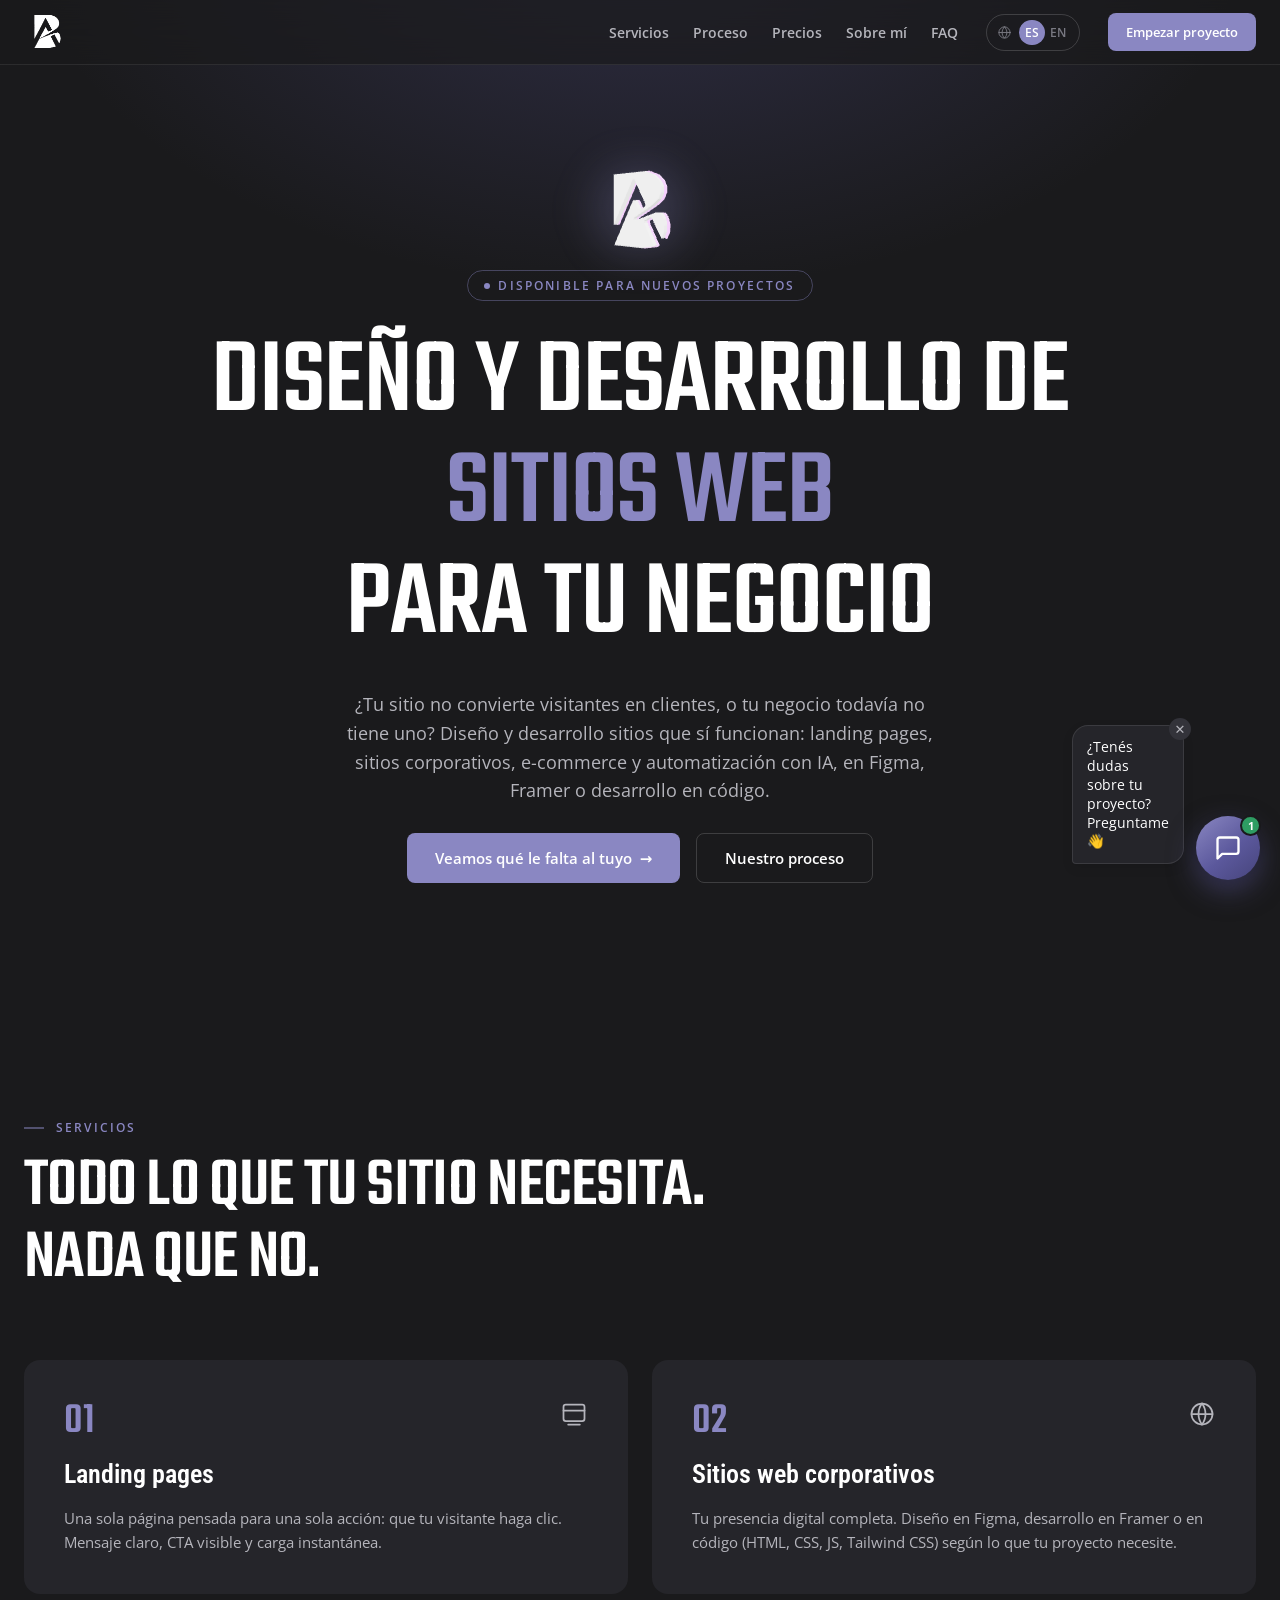
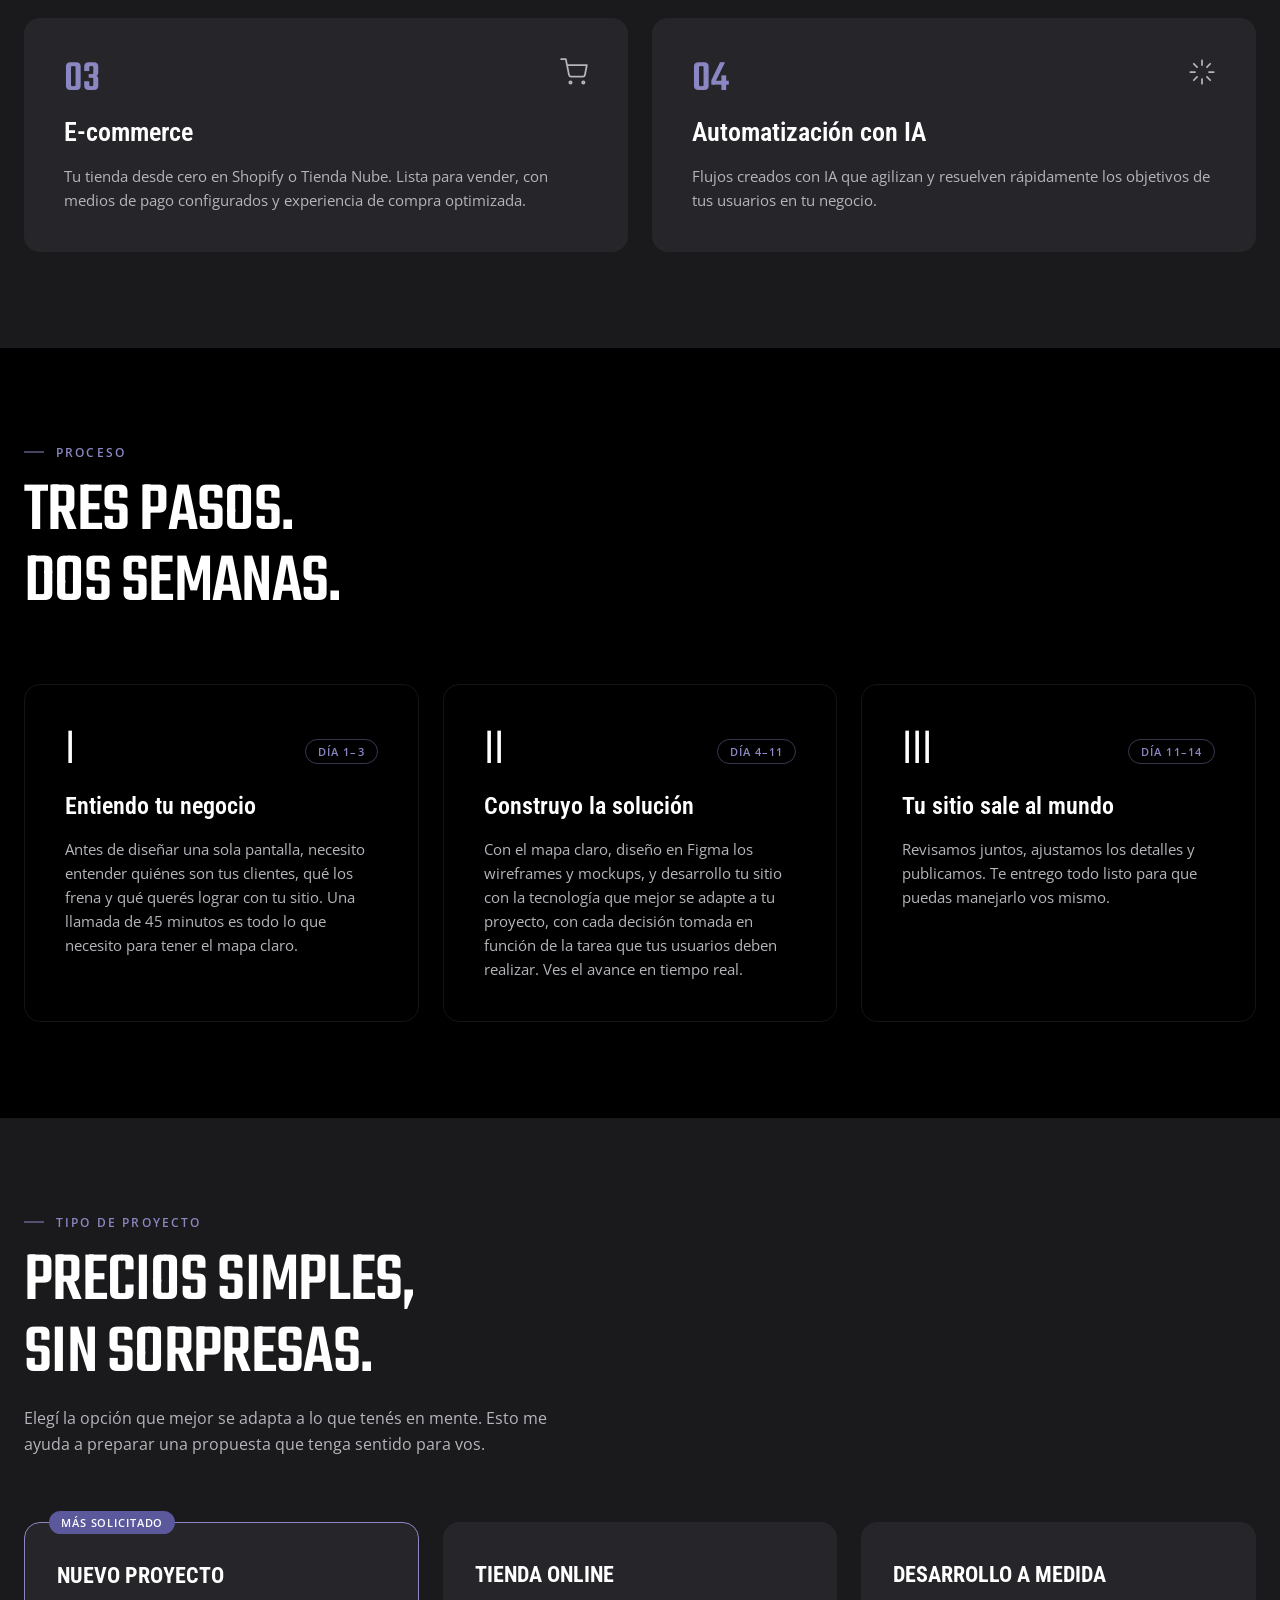
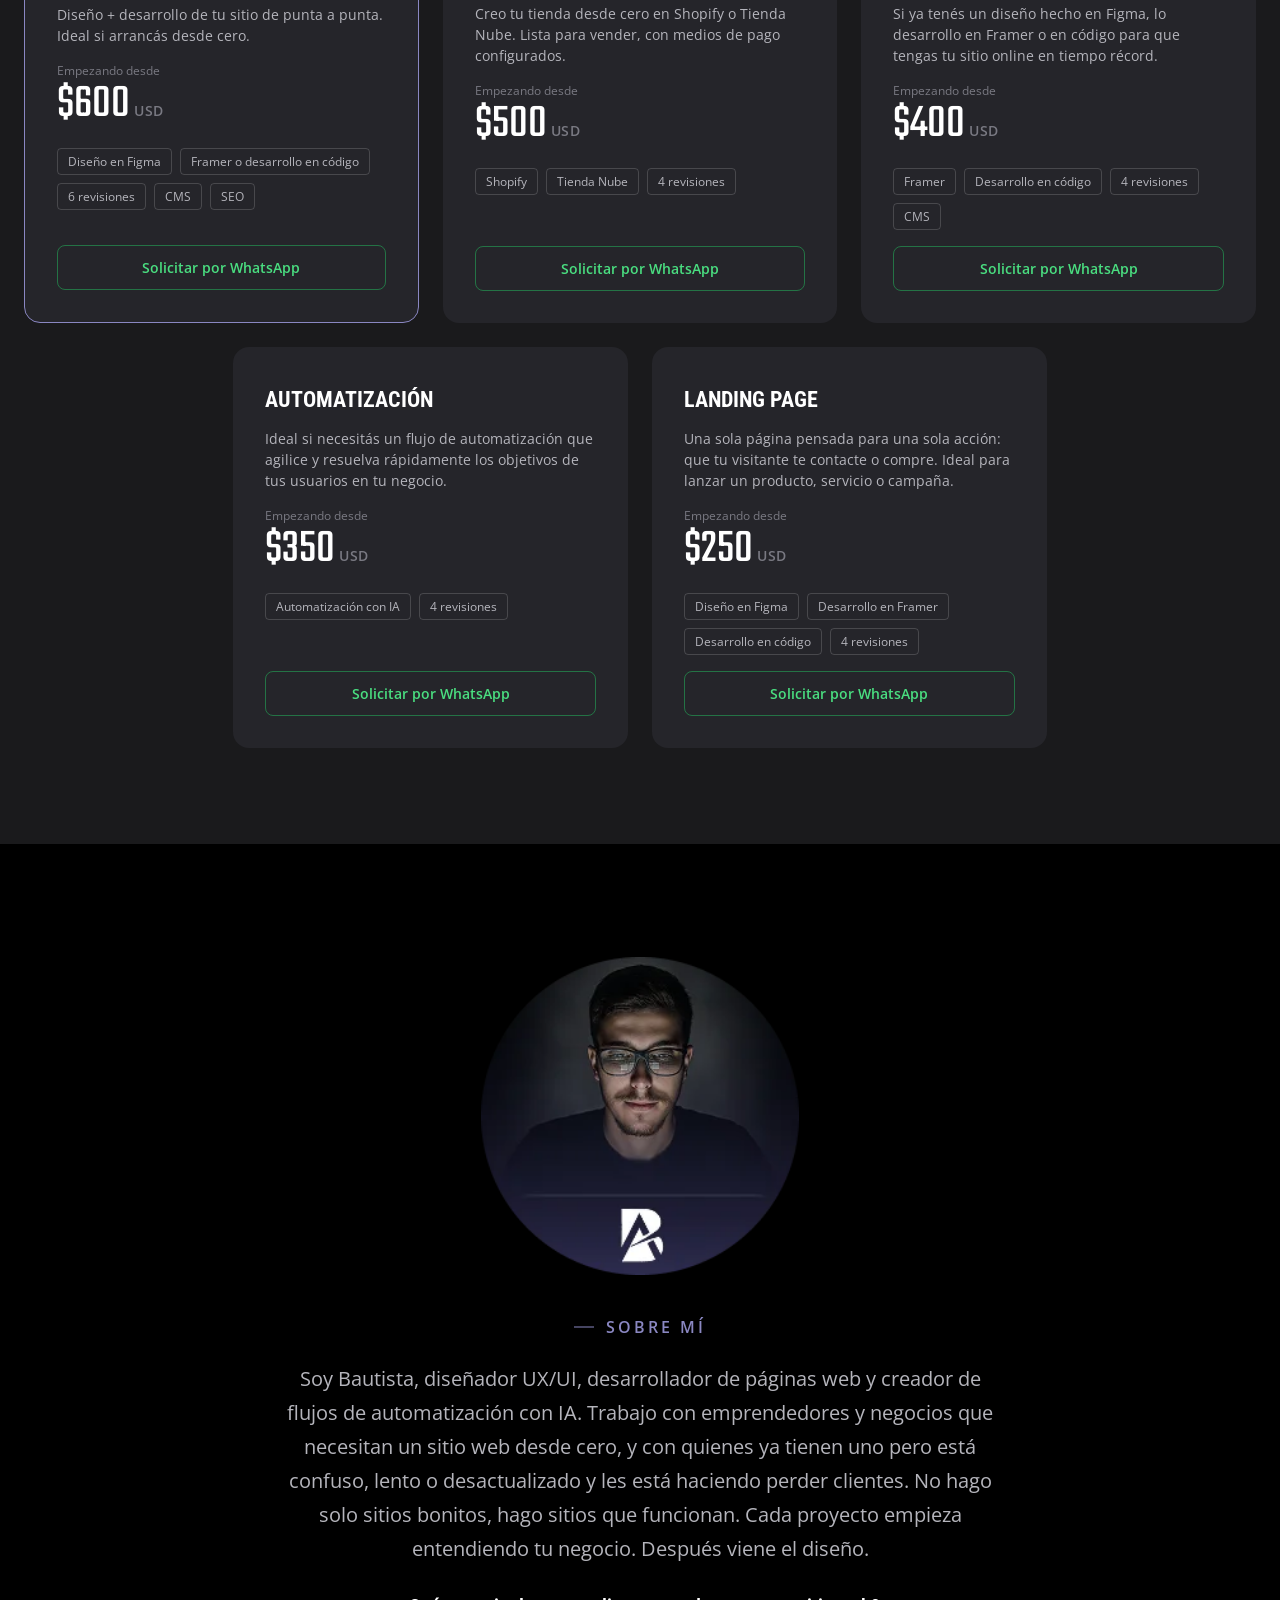
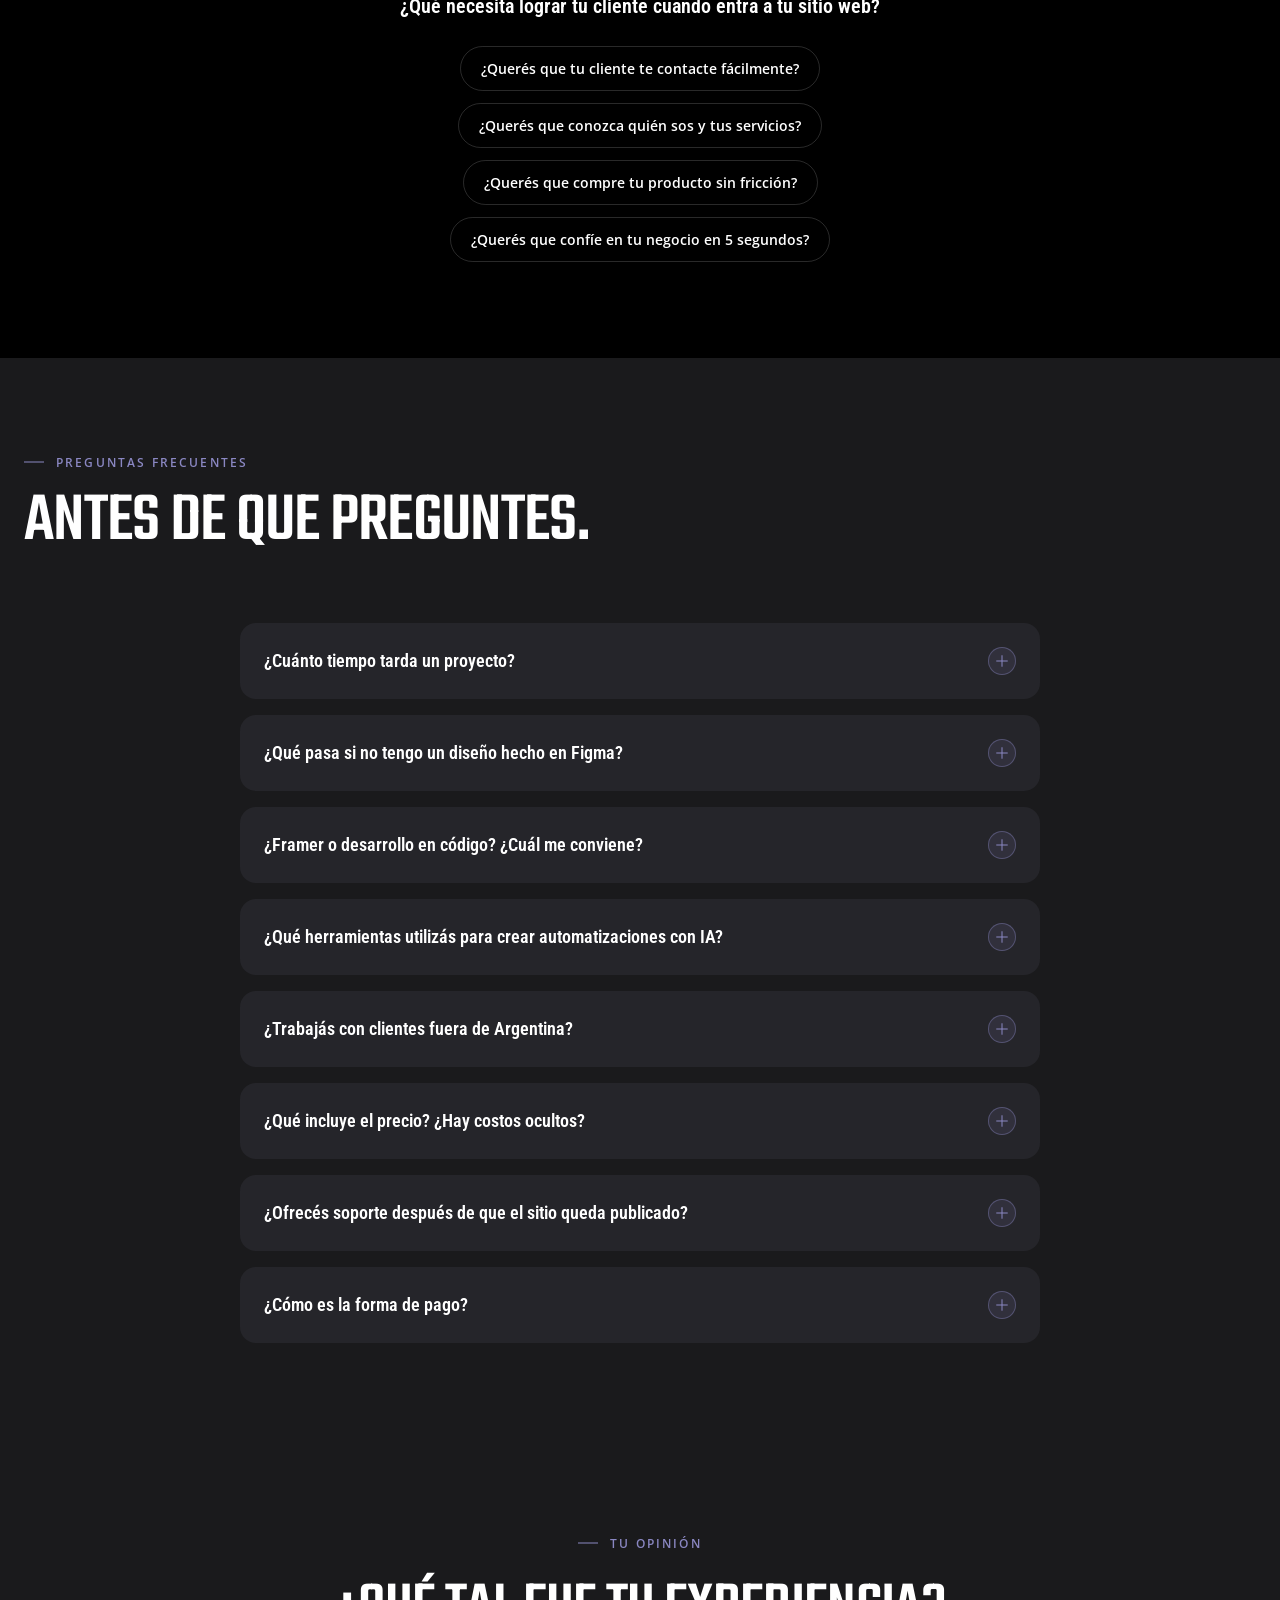
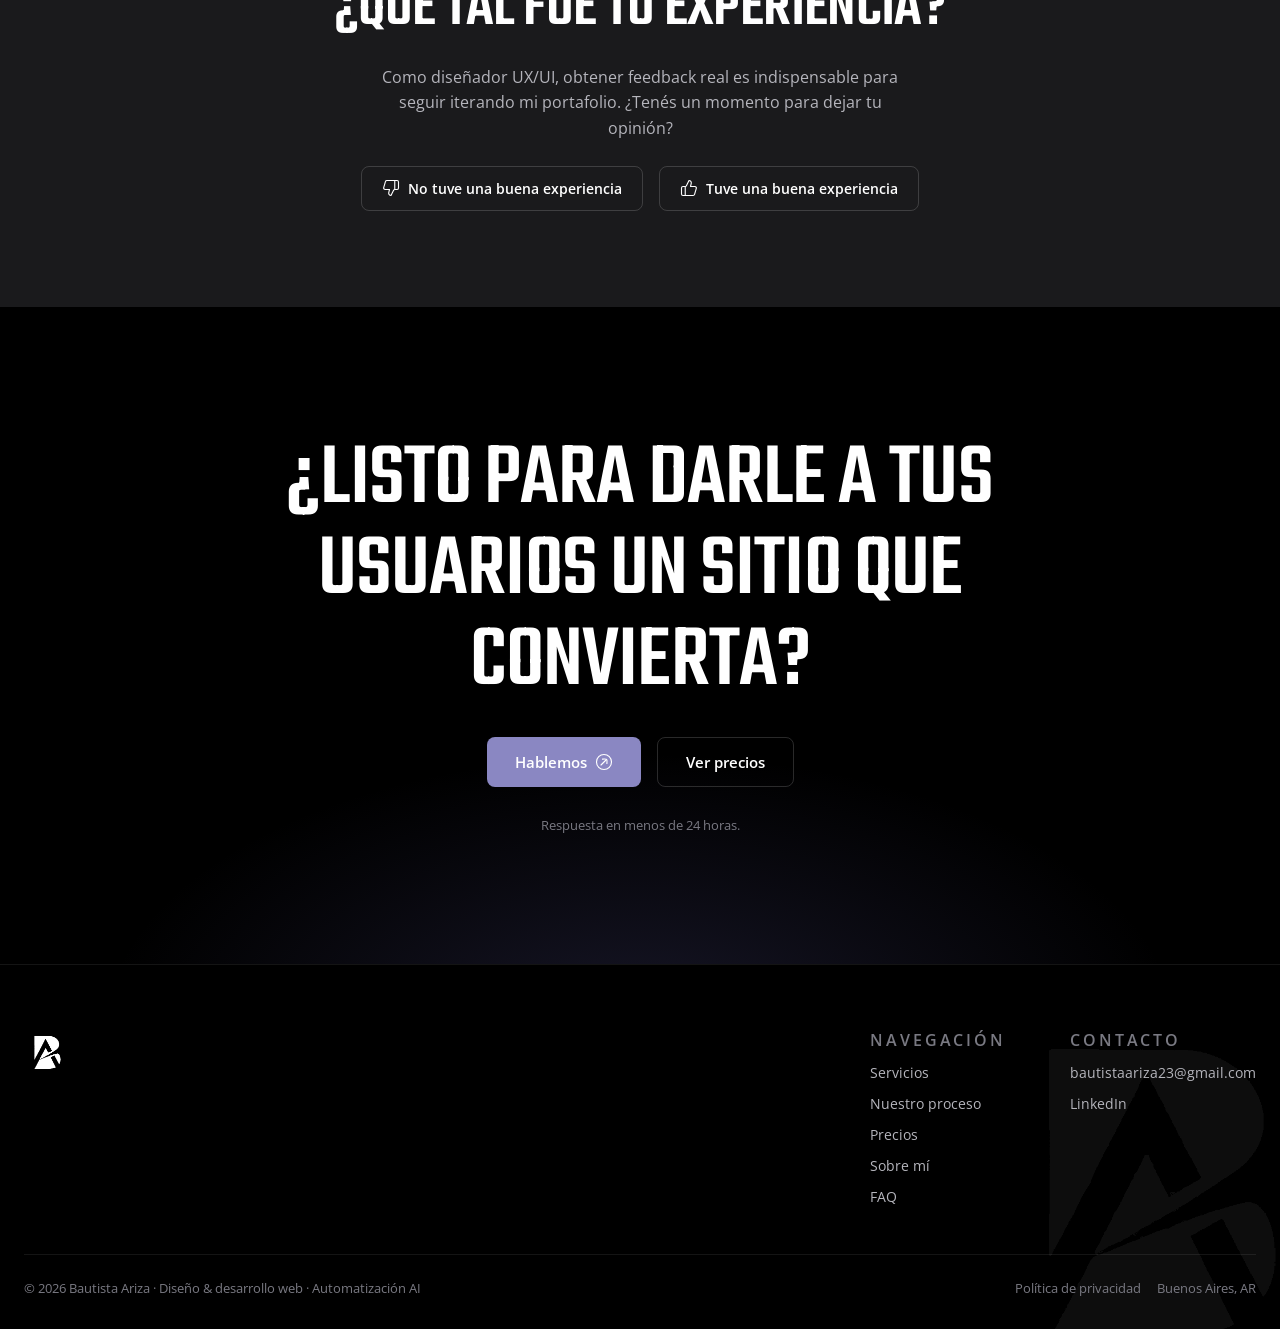
==== index.html @ f7aac9de "CTAs: icono circle-arrow-up-right-02 que gira a la derecha al hover "Enviar mi opinion" y "Hablemos"" ====
<!DOCTYPE html>
<html lang="es" data-lang="es" data-theme="dark">
<head>
<meta charset="utf-8">
<meta name="viewport" content="width=device-width, initial-scale=1">
<title>Bautista Ariza — Diseño y desarrollo web, UX/UI y automatización con IA</title>
<meta name="description" content="¿Buscás un sitio web que ayude a crecer tu negocio? Estás en el lugar correcto. Diseño, desarrollo y automatización con IA para tu negocio.">
<link rel="canonical" href="https://bautistai.vercel.app/">

<meta property="og:type" content="website">
<meta property="og:site_name" content="Bautista Ariza">
<meta property="og:locale" content="es_AR">
<meta property="og:url" content="https://bautistai.vercel.app/">
<meta property="og:title" content="Bautista Ariza — Diseño y desarrollo web, UX/UI y automatización con IA">
<meta property="og:description" content="Landing pages, sitios web corporativos, e-commerce y automatización con IA. Diseñado en Figma, desarrollado en Framer o en código, pensado para convertir.">
<meta property="og:image" content="https://bautistai.vercel.app/assets/img/og-cover.png">
<meta property="og:image:width" content="1200">
<meta property="og:image:height" content="630">
<meta name="twitter:card" content="summary_large_image">
<meta name="twitter:title" content="Bautista Ariza — Diseño y desarrollo web, UX/UI y automatización con IA">
<meta name="twitter:description" content="Landing pages, sitios web corporativos, e-commerce y automatización con IA. Diseñado en Figma, desarrollado en Framer o en código, pensado para convertir.">
<meta name="twitter:image" content="https://bautistai.vercel.app/assets/img/og-cover.png">

<link rel="icon" href="assets/img/logo.png" type="image/png">
<link rel="stylesheet" href="css/tokens.css">
<link rel="stylesheet" href="css/styles.css">
<link rel="stylesheet" href="css/logo3d.css">
<link rel="stylesheet" href="css/chatbot.css">

<!-- Three.js se sirve desde este mismo dominio (/vendor/three), nunca desde
     un CDN, para que ningún tercero vea la IP de quien visita el sitio.
     El importmap solo declara rutas: no descarga nada por sí mismo. -->
<script type="importmap">
{
  "imports": {
    "three": "/vendor/three/three.module.js",
    "three/addons/": "/vendor/three/addons/"
  }
}
</script>

<script type="application/ld+json">
{
  "@context": "https://schema.org",
  "@type": "ProfessionalService",
  "name": "Bautista Ariza",
  "description": "Diseño y desarrollo de landing pages, sitios web corporativos, e-commerce y automatización con IA.",
  "areaServed": "AR",
  "address": { "@type": "PostalAddress", "addressLocality": "Buenos Aires", "addressCountry": "AR" },
  "email": "bautistaariza23@gmail.com",
  "sameAs": ["https://www.linkedin.com/in/bautista-ariza-518144189/"],
  "founder": { "@type": "Person", "name": "Bautista Ariza", "jobTitle": "Diseñador UX/UI y desarrollador web" }
}
</script>

<script src="js/main.js" defer></script>
<script src="js/logo3d-loader.js" defer></script>
<script src="js/faq.js" defer></script>
<script src="js/chatbot.js" defer></script>
</head>

<body>

<div class="scroll-progress" id="scroll-progress" aria-hidden="true"></div>

<!-- ====================================================================== -->
<!-- Navegación                                                             -->
<!-- ====================================================================== -->
<nav class="site-nav">
  <div class="nav-inner">
    <a href="#top" class="nav-brand">
      <img src="assets/img/logo.png" alt="Bautista Ariza">
    </a>

    <div class="nav-right">
      <div class="nav-links">
        <a href="#servicios"><span class="lang-es">Servicios</span><span class="lang-en">Services</span></a>
        <a href="#proceso"><span class="lang-es">Proceso</span><span class="lang-en">Process</span></a>
        <a href="#precios"><span class="lang-es">Precios</span><span class="lang-en">Pricing</span></a>
        <a href="#sobre-mi"><span class="lang-es">Sobre mí</span><span class="lang-en">About</span></a>
        <a href="#faq"><span class="lang-es">FAQ</span><span class="lang-en">FAQ</span></a>
      </div>

      <button type="button" class="nav-lang" id="lang-toggle" title="ES / EN" aria-label="Cambiar idioma del sitio / Switch site language">
        <svg class="nav-lang-icon" width="15" height="15" viewBox="0 0 24 24" fill="none" stroke="currentColor" stroke-width="1.5" stroke-linecap="round" stroke-linejoin="round" aria-hidden="true">
          <circle cx="12" cy="12" r="9"></circle>
          <path d="M3 12h18"></path>
          <path d="M12 3c2.5 2.5 3.8 5.7 3.8 9s-1.3 6.5-3.8 9c-2.5-2.5-3.8-5.7-3.8-9s1.3-6.5 3.8-9Z"></path>
        </svg>
        <span class="nav-lang-track" aria-hidden="true">
          <span class="nav-lang-thumb"></span>
          <span class="nav-lang-option" data-lang-value="es">ES</span>
          <span class="nav-lang-option" data-lang-value="en">EN</span>
        </span>
      </button>

      <a href="#precios" class="btn btn-primary btn-sm nav-cta">
        <span class="lang-es">Empezar proyecto</span><span class="lang-en">Start a project</span>
      </a>

      <button type="button" class="nav-burger" id="nav-burger" aria-label="Menú" aria-expanded="false" aria-controls="nav-mobile">
        <svg width="20" height="20" viewBox="0 0 24 24" fill="none" stroke="currentColor" stroke-width="1.5" stroke-linecap="round" aria-hidden="true"><path d="M4 7h16"></path><path d="M4 12h16"></path><path d="M4 17h16"></path></svg>
      </button>
    </div>
  </div>

  <div class="nav-mobile" id="nav-mobile">
    <a href="#servicios"><span class="lang-es">Servicios</span><span class="lang-en">Services</span></a>
    <a href="#proceso"><span class="lang-es">Proceso</span><span class="lang-en">Process</span></a>
    <a href="#precios"><span class="lang-es">Precios</span><span class="lang-en">Pricing</span></a>
    <a href="#sobre-mi"><span class="lang-es">Sobre mí</span><span class="lang-en">About</span></a>
    <a href="#faq"><span class="lang-es">FAQ</span><span class="lang-en">FAQ</span></a>
    <a href="#precios" class="btn btn-primary btn-block">
      <span class="lang-es">Empezar proyecto</span><span class="lang-en">Start a project</span>
    </a>
  </div>
</nav>

<main>

  <!-- ==================================================================== -->
  <!-- Hero                                                                 -->
  <!-- ==================================================================== -->
  <header class="hero hero-has-logo3d" id="top">
    <!-- El logo plano ocupa el espacio desde el primer paint. Si el módulo 3D
         llega a cargar, se funde encima; si no, este PNG se queda. -->
    <div class="logo3d" id="hero-logo3d" aria-hidden="true">
      <img class="logo3d-flat" src="assets/img/logo.png" alt="" width="190" height="120">
    </div>

    <div class="hero-inner">
      <p class="pill">
        <span class="pill-dot" aria-hidden="true"></span>
        <span class="lang-es">Disponible para nuevos proyectos</span><span class="lang-en">Available for new projects</span>
      </p>

      <h1 class="hero-title">
        <span class="lang-es">Diseño y desarrollo de<br><span class="hero-rotator" data-rotator="es">landing pages</span><br>para tu negocio</span>
        <span class="lang-en">Design &amp; development of<br><span class="hero-rotator" data-rotator="en">landing pages</span><br>for your business</span>
      </h1>

      <p class="hero-lead">
        <span class="lang-es">¿Tu sitio no convierte visitantes en clientes, o tu negocio todavía no tiene uno? Diseño y desarrollo sitios que sí funcionan: landing pages, sitios corporativos, e-commerce y automatización con IA, en Figma, Framer o desarrollo en código.</span>
        <span class="lang-en">Is your website not turning visitors into clients — or does your business not have one yet? I design and build sites that actually work: landing pages, corporate sites, e-commerce and AI automation, in Figma, Framer or code development.</span>
      </p>

      <div class="actions">
        <a href="#servicios" class="btn btn-primary btn-lg">
          <span class="lang-es">Veamos qué le falta al tuyo</span><span class="lang-en">Let's see what yours is missing</span>
          <span aria-hidden="true">→</span>
        </a>
        <a href="#proceso" class="btn btn-outline btn-lg">
          <span class="lang-es">Nuestro proceso</span><span class="lang-en">Our process</span>
        </a>
      </div>
    </div>
  </header>

  <!-- ==================================================================== -->
  <!-- Servicios                                                            -->
  <!-- ==================================================================== -->
  <section class="section wrap" id="servicios">
    <div class="section-head" data-reveal>
      <span class="eyebrow"><span class="lang-es">Servicios</span><span class="lang-en">Services</span></span>
      <h2 class="section-title">
        <span class="lang-es">Todo lo que tu sitio necesita.<br>Nada que no.</span>
        <span class="lang-en">Everything your site needs.<br>Nothing it doesn't.</span>
      </h2>
    </div>

    <div class="grid grid-2">
      <article class="card card-filled" data-reveal>
        <div class="card-head">
          <span class="card-number">01</span>
          <svg class="card-icon" width="28" height="28" viewBox="0 0 24 24" fill="none" stroke="#B5B5BC" stroke-width="1.5" stroke-linecap="round" stroke-linejoin="round" aria-hidden="true"><rect x="3" y="4" width="18" height="14" rx="2"></rect><path d="M3 9h18"></path><path d="M7 21h10"></path></svg>
        </div>
        <h3 class="card-title">Landing pages</h3>
        <p class="card-text">
          <span class="lang-es">Una sola página pensada para una sola acción: que tu visitante haga clic. Mensaje claro, CTA visible y carga instantánea.</span>
          <span class="lang-en">A single page built for a single action: getting your visitor to click. Clear message, visible CTA, instant load.</span>
        </p>
      </article>

      <article class="card card-filled" data-reveal>
        <div class="card-head">
          <span class="card-number">02</span>
          <svg class="card-icon" width="28" height="28" viewBox="0 0 24 24" fill="none" stroke="#B5B5BC" stroke-width="1.5" stroke-linecap="round" stroke-linejoin="round" aria-hidden="true"><circle cx="12" cy="12" r="9"></circle><path d="M3 12h18"></path><path d="M12 3a15 15 0 0 1 0 18a15 15 0 0 1 0-18"></path></svg>
        </div>
        <h3 class="card-title"><span class="lang-es">Sitios web corporativos</span><span class="lang-en">Corporate websites</span></h3>
        <p class="card-text">
          <span class="lang-es">Tu presencia digital completa. Diseño en Figma, desarrollo en Framer o en código (HTML, CSS, JS, Tailwind CSS) según lo que tu proyecto necesite.</span>
          <span class="lang-en">Your complete digital presence. Designed in Figma, built in Framer or in code (HTML, CSS, JS, Tailwind CSS) — whichever your project needs.</span>
        </p>
      </article>

      <article class="card card-filled" data-reveal>
        <div class="card-head">
          <span class="card-number">03</span>
          <svg class="card-icon" width="28" height="28" viewBox="0 0 24 24" fill="none" stroke="#B5B5BC" stroke-width="1.5" stroke-linecap="round" stroke-linejoin="round" aria-hidden="true"><circle cx="9" cy="21" r="1"></circle><circle cx="20" cy="21" r="1"></circle><path d="M1 1h4l2.68 13.39a2 2 0 0 0 2 1.61h9.72a2 2 0 0 0 2-1.61L23 6H6"></path></svg>
        </div>
        <h3 class="card-title">E-commerce</h3>
        <p class="card-text">
          <span class="lang-es">Tu tienda desde cero en Shopify o Tienda Nube. Lista para vender, con medios de pago configurados y experiencia de compra optimizada.</span>
          <span class="lang-en">Your store from scratch on Shopify or Tienda Nube. Ready to sell, with payments configured and an optimized buying experience.</span>
        </p>
      </article>

      <article class="card card-filled" data-reveal>
        <div class="card-head">
          <span class="card-number">04</span>
          <svg class="card-icon" width="28" height="28" viewBox="0 0 24 24" fill="none" stroke="#B5B5BC" stroke-width="1.5" stroke-linecap="round" stroke-linejoin="round" aria-hidden="true"><path d="M12 2v4"></path><path d="M12 18v4"></path><path d="M4.93 4.93l2.83 2.83"></path><path d="M16.24 16.24l2.83 2.83"></path><path d="M2 12h4"></path><path d="M18 12h4"></path><path d="M4.93 19.07l2.83-2.83"></path><path d="M16.24 7.76l2.83-2.83"></path></svg>
        </div>
        <h3 class="card-title"><span class="lang-es">Automatización con IA</span><span class="lang-en">AI automation</span></h3>
        <p class="card-text">
          <span class="lang-es">Flujos creados con IA que agilizan y resuelven rápidamente los objetivos de tus usuarios en tu negocio.</span>
          <span class="lang-en">AI-built workflows that streamline your business and solve your users' goals fast.</span>
        </p>
      </article>
    </div>
  </section>

  <!-- ==================================================================== -->
  <!-- Proceso                                                              -->
  <!-- ==================================================================== -->
  <section class="section section-dark" id="proceso">
    <div class="wrap">
      <div class="section-head" data-reveal>
        <span class="eyebrow"><span class="lang-es">Proceso</span><span class="lang-en">Process</span></span>
        <h2 class="section-title">
          <span class="lang-es">Tres pasos.<br>Dos semanas.</span>
          <span class="lang-en">Three steps.<br>Two weeks.</span>
        </h2>
      </div>

      <div class="grid grid-3">
        <article class="card card-outlined" data-reveal>
          <div class="card-head card-head-center">
            <span class="card-step">I</span>
            <span class="badge-day"><span class="lang-es">DÍA 1–3</span><span class="lang-en">DAY 1–3</span></span>
          </div>
          <h3 class="card-title card-title-sm"><span class="lang-es">Entiendo tu negocio</span><span class="lang-en">I learn your business</span></h3>
          <p class="card-text">
            <span class="lang-es">Antes de diseñar una sola pantalla, necesito entender quiénes son tus clientes, qué los frena y qué querés lograr con tu sitio. Una llamada de 45 minutos es todo lo que necesito para tener el mapa claro.</span>
            <span class="lang-en">Before designing a single screen, I need to understand who your clients are, what holds them back, and what you want your site to achieve. A 45-minute call is all it takes to get the map clear.</span>
          </p>
        </article>

        <article class="card card-outlined" data-reveal>
          <div class="card-head card-head-center">
            <span class="card-step">II</span>
            <span class="badge-day"><span class="lang-es">DÍA 4–11</span><span class="lang-en">DAY 4–11</span></span>
          </div>
          <h3 class="card-title card-title-sm"><span class="lang-es">Construyo la solución</span><span class="lang-en">I build the solution</span></h3>
          <p class="card-text">
            <span class="lang-es">Con el mapa claro, diseño en Figma los wireframes y mockups, y desarrollo tu sitio con la tecnología que mejor se adapte a tu proyecto, con cada decisión tomada en función de la tarea que tus usuarios deben realizar. Ves el avance en tiempo real.</span>
            <span class="lang-en">With the map clear, I design wireframes and mockups in Figma and build your site with whichever technology best fits your project, every decision driven by the task your users need to complete. You see progress in real time.</span>
          </p>
        </article>

        <article class="card card-outlined" data-reveal>
          <div class="card-head card-head-center">
            <span class="card-step">III</span>
            <span class="badge-day"><span class="lang-es">DÍA 11–14</span><span class="lang-en">DAY 11–14</span></span>
          </div>
          <h3 class="card-title card-title-sm"><span class="lang-es">Tu sitio sale al mundo</span><span class="lang-en">Your site goes live</span></h3>
          <p class="card-text">
            <span class="lang-es">Revisamos juntos, ajustamos los detalles y publicamos. Te entrego todo listo para que puedas manejarlo vos mismo.</span>
            <span class="lang-en">We review together, fine-tune the details and publish. I hand over everything ready for you to manage yourself.</span>
          </p>
        </article>
      </div>
    </div>
  </section>

  <!-- ==================================================================== -->
  <!-- Precios                                                              -->
  <!-- ==================================================================== -->
  <section class="section wrap" id="precios">
    <div class="section-head pricing-head" data-reveal>
      <span class="eyebrow"><span class="lang-es">Tipo de proyecto</span><span class="lang-en">Project type</span></span>
      <h2 class="section-title">
        <span class="lang-es">Precios simples,<br>sin sorpresas.</span>
        <span class="lang-en">Simple pricing,<br>no surprises.</span>
      </h2>
    </div>

    <p class="pricing-intro" data-reveal>
      <span class="lang-es">Elegí la opción que mejor se adapta a lo que tenés en mente. Esto me ayuda a preparar una propuesta que tenga sentido para vos.</span>
      <span class="lang-en">Pick the option that best fits what you have in mind. It helps me prepare a proposal that makes sense for you.</span>
    </p>

    <div class="grid grid-4 price-grid">
      <article class="price-card price-card-featured" data-reveal>
        <span class="price-badge"><span class="lang-es">MÁS SOLICITADO</span><span class="lang-en">MOST POPULAR</span></span>
        <h3 class="price-title"><span class="lang-es">Nuevo proyecto</span><span class="lang-en">New project</span></h3>
        <p class="price-text">
          <span class="lang-es">Diseño + desarrollo de tu sitio de punta a punta. Ideal si arrancás desde cero.</span>
          <span class="lang-en">End-to-end design + build of your site. Ideal if you're starting from scratch.</span>
        </p>
        <p class="price-line">
          <span class="price-from"><span class="lang-es">Empezando desde</span><span class="lang-en">Starting at</span></span>
          <span class="price-amount" data-count>$600</span><span class="price-currency">USD</span>
        </p>
        <div class="tag-list">
          <span class="tag"><span class="lang-es">Diseño en Figma</span><span class="lang-en">Figma design</span></span>
          <span class="tag"><span class="lang-es">Framer o desarrollo en código</span><span class="lang-en">Framer or code development</span></span>
          <span class="tag"><span class="lang-es">6 revisiones</span><span class="lang-en">6 revisions</span></span>
          <span class="tag">CMS</span>
          <span class="tag">SEO</span>
        </div>
        <div class="price-actions">
          <a href="https://wa.me/5491162626302?text=Hola%20Bautista%2C%20quiero%20solicitar%20un%20nuevo%20proyecto." class="btn btn-whatsapp" target="_blank" rel="noopener"
            data-wa-es="Hola Bautista, quiero solicitar un nuevo proyecto." data-wa-en="Hi Bautista, I want to request a new project.">
            <span class="lang-es">Solicitar por WhatsApp</span><span class="lang-en">Request via WhatsApp</span>
          </a>
        </div>
      </article>

      <article class="price-card" data-reveal>
        <h3 class="price-title"><span class="lang-es">Tienda online</span><span class="lang-en">Online store</span></h3>
        <p class="price-text">
          <span class="lang-es">Creo tu tienda desde cero en Shopify o Tienda Nube. Lista para vender, con medios de pago configurados.</span>
          <span class="lang-en">I build your store from scratch on Shopify or Tienda Nube. Ready to sell, payments configured.</span>
        </p>
        <p class="price-line">
          <span class="price-from"><span class="lang-es">Empezando desde</span><span class="lang-en">Starting at</span></span>
          <span class="price-amount" data-count>$500</span><span class="price-currency">USD</span>
        </p>
        <div class="tag-list">
          <span class="tag">Shopify</span>
          <span class="tag">Tienda Nube</span>
          <span class="tag"><span class="lang-es">4 revisiones</span><span class="lang-en">4 revisions</span></span>
        </div>
        <div class="price-actions">
          <a href="https://wa.me/5491162626302?text=Hola%20Bautista%2C%20quiero%20solicitar%20una%20tienda%20online." class="btn btn-whatsapp" target="_blank" rel="noopener"
            data-wa-es="Hola Bautista, quiero solicitar una tienda online." data-wa-en="Hi Bautista, I want to request an online store.">
            <span class="lang-es">Solicitar por WhatsApp</span><span class="lang-en">Request via WhatsApp</span>
          </a>
        </div>
      </article>

      <article class="price-card" data-reveal>
        <h3 class="price-title"><span class="lang-es">Desarrollo a medida</span><span class="lang-en">Custom development</span></h3>
        <p class="price-text">
          <span class="lang-es">Si ya tenés un diseño hecho en Figma, lo desarrollo en Framer o en código para que tengas tu sitio online en tiempo récord.</span>
          <span class="lang-en">Already have a Figma design? I build it in Framer or in code so your site goes online in record time.</span>
        </p>
        <p class="price-line">
          <span class="price-from"><span class="lang-es">Empezando desde</span><span class="lang-en">Starting at</span></span>
          <span class="price-amount" data-count>$400</span><span class="price-currency">USD</span>
        </p>
        <div class="tag-list">
          <span class="tag">Framer</span>
          <span class="tag"><span class="lang-es">Desarrollo en código</span><span class="lang-en">Code development</span></span>
          <span class="tag"><span class="lang-es">4 revisiones</span><span class="lang-en">4 revisions</span></span>
          <span class="tag">CMS</span>
        </div>
        <div class="price-actions">
          <a href="https://wa.me/5491162626302?text=Hola%20Bautista%2C%20quiero%20solicitar%20el%20desarrollo%20de%20mi%20dise%C3%B1o." class="btn btn-whatsapp" target="_blank" rel="noopener"
            data-wa-es="Hola Bautista, quiero solicitar el desarrollo de mi diseño." data-wa-en="Hi Bautista, I want to request the development of my design.">
            <span class="lang-es">Solicitar por WhatsApp</span><span class="lang-en">Request via WhatsApp</span>
          </a>
        </div>
      </article>

      <article class="price-card" data-reveal>
        <h3 class="price-title"><span class="lang-es">Automatización</span><span class="lang-en">Automation</span></h3>
        <p class="price-text">
          <span class="lang-es">Ideal si necesitás un flujo de automatización que agilice y resuelva rápidamente los objetivos de tus usuarios en tu negocio.</span>
          <span class="lang-en">Ideal if you need an automation flow that streamlines your business and solves your users' goals fast.</span>
        </p>
        <p class="price-line">
          <span class="price-from"><span class="lang-es">Empezando desde</span><span class="lang-en">Starting at</span></span>
          <span class="price-amount" data-count>$350</span><span class="price-currency">USD</span>
        </p>
        <div class="tag-list">
          <span class="tag"><span class="lang-es">Automatización con IA</span><span class="lang-en">AI automation</span></span>
          <span class="tag"><span class="lang-es">4 revisiones</span><span class="lang-en">4 revisions</span></span>
        </div>
        <div class="price-actions">
          <a href="https://wa.me/5491162626302?text=Hola%20Bautista%2C%20quiero%20solicitar%20una%20automatizaci%C3%B3n." class="btn btn-whatsapp" target="_blank" rel="noopener"
            data-wa-es="Hola Bautista, quiero solicitar una automatización." data-wa-en="Hi Bautista, I want to request an automation.">
            <span class="lang-es">Solicitar por WhatsApp</span><span class="lang-en">Request via WhatsApp</span>
          </a>
        </div>
      </article>

      <article class="price-card" data-reveal>
        <h3 class="price-title"><span class="lang-es">Landing page</span><span class="lang-en">Landing page</span></h3>
        <p class="price-text">
          <span class="lang-es">Una sola página pensada para una sola acción: que tu visitante te contacte o compre. Ideal para lanzar un producto, servicio o campaña.</span>
          <span class="lang-en">A single page built for a single action: getting your visitor to contact you or buy. Ideal for launching a product, service or campaign.</span>
        </p>
        <p class="price-line">
          <span class="price-from"><span class="lang-es">Empezando desde</span><span class="lang-en">Starting at</span></span>
          <span class="price-amount" data-count>$250</span><span class="price-currency">USD</span>
        </p>
        <div class="tag-list">
          <span class="tag"><span class="lang-es">Diseño en Figma</span><span class="lang-en">Figma design</span></span>
          <span class="tag"><span class="lang-es">Desarrollo en Framer</span><span class="lang-en">Framer development</span></span>
          <span class="tag"><span class="lang-es">Desarrollo en código</span><span class="lang-en">Code development</span></span>
          <span class="tag"><span class="lang-es">4 revisiones</span><span class="lang-en">4 revisions</span></span>
        </div>
        <div class="price-actions">
          <a href="https://wa.me/5491162626302?text=Hola%20Bautista%2C%20quiero%20solicitar%20una%20landing%20page." class="btn btn-whatsapp" target="_blank" rel="noopener"
            data-wa-es="Hola Bautista, quiero solicitar una landing page." data-wa-en="Hi Bautista, I want to request a landing page.">
            <span class="lang-es">Solicitar por WhatsApp</span><span class="lang-en">Request via WhatsApp</span>
          </a>
        </div>
      </article>
    </div>
  </section>

  <!-- ==================================================================== -->
  <!-- Sobre mí                                                             -->
  <!-- ==================================================================== -->
  <section class="section section-dark" id="sobre-mi">
    <div class="about-inner" data-reveal>
      <img class="about-photo" src="assets/img/bautista.webp" alt="Bautista Ariza, diseñador UX/UI y desarrollador web" width="318" height="352">

      <span class="eyebrow"><span class="lang-es">Sobre mí</span><span class="lang-en">About me</span></span>

      <p class="about-text">
        <span class="lang-es">Soy Bautista, diseñador UX/UI, desarrollador de páginas web y creador de flujos de automatización con IA. Trabajo con emprendedores y negocios que necesitan un sitio web desde cero, y con quienes ya tienen uno pero está confuso, lento o desactualizado y les está haciendo perder clientes. No hago solo sitios bonitos, hago sitios que funcionan. Cada proyecto empieza entendiendo tu negocio. Después viene el diseño.</span>
        <span class="lang-en">I'm Bautista, a UX/UI designer, web developer and AI automation workflow creator. I work with entrepreneurs and businesses that need a website from scratch, and with those who already have one but it's confusing, slow or outdated and costing them clients. I don't make pretty sites — I make sites that work. Every project starts by understanding your business. Then comes the design.</span>
      </p>

      <p class="about-question">
        <span class="lang-es">¿Qué necesita lograr tu cliente cuando entra a tu sitio web?</span>
        <span class="lang-en">What does your client need to accomplish when they land on your site?</span>
      </p>

      <div class="pill-group" id="goal-pills">
        <button type="button" class="btn pill-choice"
          data-msg-es="Hola Bautista, quiero que mis clientes me contacten fácilmente desde mi sitio web. ¿Cómo podés ayudarme?"
          data-msg-en="Hi Bautista, I want my clients to contact me easily from my website. How can you help?">
          <span class="lang-es">¿Querés que tu cliente te contacte fácilmente?</span><span class="lang-en">Want your client to contact you easily?</span>
        </button>
        <button type="button" class="btn pill-choice"
          data-msg-es="Hola Bautista, quiero un sitio que muestre quién soy y mis servicios con claridad. ¿Cómo podés ayudarme?"
          data-msg-en="Hi Bautista, I want a site that clearly shows who I am and what I offer. How can you help?">
          <span class="lang-es">¿Querés que conozca quién sos y tus servicios?</span><span class="lang-en">Want them to know who you are and what you offer?</span>
        </button>
        <button type="button" class="btn pill-choice"
          data-msg-es="Hola Bautista, quiero que mis clientes compren mi producto online sin fricción. ¿Cómo podés ayudarme?"
          data-msg-en="Hi Bautista, I want my clients to buy my product online friction-free. How can you help?">
          <span class="lang-es">¿Querés que compre tu producto sin fricción?</span><span class="lang-en">Want them to buy your product friction-free?</span>
        </button>
        <button type="button" class="btn pill-choice"
          data-msg-es="Hola Bautista, quiero que mi sitio genere confianza en mi negocio desde el primer segundo. ¿Cómo podés ayudarme?"
          data-msg-en="Hi Bautista, I want my site to build trust in my business from the first second. How can you help?">
          <span class="lang-es">¿Querés que confíe en tu negocio en 5 segundos?</span><span class="lang-en">Want them to trust your business in 5 seconds?</span>
        </button>
      </div>

      <div class="goal-box" id="goal-box" hidden>
        <label class="label" for="goal-msg">
          <span class="lang-es">Tu mensaje — editalo si querés:</span><span class="lang-en">Your message — edit it if you like:</span>
        </label>
        <textarea class="textarea" id="goal-msg" rows="4"></textarea>
        <div class="actions">
          <a href="#" class="btn btn-primary" id="goal-whatsapp" target="_blank" rel="noopener">
            <span class="lang-es">Enviar por WhatsApp</span><span class="lang-en">Send via WhatsApp</span>
            <span aria-hidden="true">→</span>
          </a>
          <a href="#" class="btn btn-outline" id="goal-email">
            <span class="lang-es">Prefiero email</span><span class="lang-en">I prefer email</span>
          </a>
        </div>
      </div>
    </div>
  </section>

  <!-- ==================================================================== -->
  <!-- FAQ                                                                  -->
  <!-- ==================================================================== -->
  <section class="section wrap" id="faq">
    <div class="section-head" data-reveal>
      <span class="eyebrow"><span class="lang-es">Preguntas frecuentes</span><span class="lang-en">FAQ</span></span>
      <h2 class="section-title">
        <span class="lang-es">Antes de que preguntes.</span>
        <span class="lang-en">Before you ask.</span>
      </h2>
    </div>

    <div class="faq-list" data-reveal>
      <details class="faq-item">
        <summary class="faq-question">
          <span class="lang-es">¿Cuánto tiempo tarda un proyecto?</span>
          <span class="lang-en">How long does a project take?</span>
          <span class="faq-icon">
            <svg width="16" height="16" viewBox="0 0 24 24" fill="none" stroke="currentColor" stroke-width="1.5" stroke-linecap="round" stroke-linejoin="round" aria-hidden="true"><path d="M12 4V20"></path><path d="M4 12H20"></path></svg>
          </span>
        </summary>
        <p class="faq-answer">
          <span class="lang-es">Entre 1 y 2 semanas para la mayoría de los proyectos, según la complejidad. Mi proceso son tres pasos: entiendo tu negocio (día 1–3), construyo la solución (día 4–11) y publicamos (día 11–14). Ves el avance en tiempo real durante todo el proceso.</span>
          <span class="lang-en">Between 1 and 2 weeks for most projects, depending on complexity. My process is three steps: I learn your business (day 1–3), build the solution (day 4–11), and we go live (day 11–14). You see progress in real time throughout.</span>
        </p>
      </details>

      <details class="faq-item">
        <summary class="faq-question">
          <span class="lang-es">¿Qué pasa si no tengo un diseño hecho en Figma?</span>
          <span class="lang-en">What if I don't have a design in Figma?</span>
          <span class="faq-icon">
            <svg width="16" height="16" viewBox="0 0 24 24" fill="none" stroke="currentColor" stroke-width="1.5" stroke-linecap="round" stroke-linejoin="round" aria-hidden="true"><path d="M12 4V20"></path><path d="M4 12H20"></path></svg>
          </span>
        </summary>
        <p class="faq-answer">
          <span class="lang-es">No hay problema — es el caso más común. Si arrancás desde cero, el diseño en Figma está incluido en el paquete de "Nuevo proyecto". Si ya tenés un diseño armado y solo necesitás que lo desarrolle, el paquete de "Desarrollo a medida" está pensado justo para eso.</span>
          <span class="lang-en">No problem — that's the most common case. If you're starting from scratch, Figma design is included in the "New project" package. If you already have a design and just need it built, the "Custom development" package is made exactly for that.</span>
        </p>
      </details>

      <details class="faq-item">
        <summary class="faq-question">
          <span class="lang-es">¿Framer o desarrollo en código? ¿Cuál me conviene?</span>
          <span class="lang-en">Framer or code development? Which one do I need?</span>
          <span class="faq-icon">
            <svg width="16" height="16" viewBox="0 0 24 24" fill="none" stroke="currentColor" stroke-width="1.5" stroke-linecap="round" stroke-linejoin="round" aria-hidden="true"><path d="M12 4V20"></path><path d="M4 12H20"></path></svg>
          </span>
        </summary>
        <p class="faq-answer">
          <span class="lang-es">Depende de tu proyecto. Framer es ideal si querés editar contenido vos mismo sin tocar código y necesitás salir rápido. El desarrollo en código (HTML, CSS, JS, Tailwind) te da más control y mejor rendimiento — ideal si tu sitio va a crecer o necesita integraciones específicas. Lo charlamos en la primera llamada y te recomiendo la opción que mejor se adapte.</span>
          <span class="lang-en">It depends on your project. Framer is ideal if you want to edit content yourself without touching code and need to launch fast. Code development (HTML, CSS, JS, Tailwind) gives you more control and better performance — ideal if your site will grow or needs specific integrations. We talk it through on the first call and I recommend whichever fits best.</span>
        </p>
      </details>

      <details class="faq-item">
        <summary class="faq-question">
          <span class="lang-es">¿Qué herramientas utilizás para crear automatizaciones con IA?</span>
          <span class="lang-en">What tools do you use to build AI automations?</span>
          <span class="faq-icon">
            <svg width="16" height="16" viewBox="0 0 24 24" fill="none" stroke="currentColor" stroke-width="1.5" stroke-linecap="round" stroke-linejoin="round" aria-hidden="true"><path d="M12 4V20"></path><path d="M4 12H20"></path></svg>
          </span>
        </summary>
        <p class="faq-answer">
          <span class="lang-es">Combino Make y N8N para orquestar los flujos, con APIs de IA (como OpenAI o Claude) para las partes que requieren razonamiento, generación de contenido o toma de decisiones. La combinación exacta depende de qué necesite resolver tu negocio.</span>
          <span class="lang-en">I combine Make and N8N to orchestrate the flows, with AI APIs (like OpenAI or Claude) for the parts that require reasoning, content generation, or decision-making. The exact mix depends on what your business needs to solve.</span>
        </p>
      </details>

      <details class="faq-item">
        <summary class="faq-question">
          <span class="lang-es">¿Trabajás con clientes fuera de Argentina?</span>
          <span class="lang-en">Do you work with clients outside Argentina?</span>
          <span class="faq-icon">
            <svg width="16" height="16" viewBox="0 0 24 24" fill="none" stroke="currentColor" stroke-width="1.5" stroke-linecap="round" stroke-linejoin="round" aria-hidden="true"><path d="M12 4V20"></path><path d="M4 12H20"></path></svg>
          </span>
        </summary>
        <p class="faq-answer">
          <span class="lang-es">Sí, trabajo con clientes de cualquier país. Los precios están en USD y toda la comunicación puede ser en español o inglés.</span>
          <span class="lang-en">Yes, I work with clients from any country. Prices are in USD, and I can communicate in Spanish or English.</span>
        </p>
      </details>

      <details class="faq-item">
        <summary class="faq-question">
          <span class="lang-es">¿Qué incluye el precio? ¿Hay costos ocultos?</span>
          <span class="lang-en">What's included in the price? Any hidden costs?</span>
          <span class="faq-icon">
            <svg width="16" height="16" viewBox="0 0 24 24" fill="none" stroke="currentColor" stroke-width="1.5" stroke-linecap="round" stroke-linejoin="round" aria-hidden="true"><path d="M12 4V20"></path><path d="M4 12H20"></path></svg>
          </span>
        </summary>
        <div class="faq-answer">
          <span class="lang-es">No. Los precios que ves más arriba son el punto de partida real, sin sorpresas. Incluyen diseño, desarrollo, la cantidad de revisiones indicada y CMS cuando corresponde. Cualquier alcance adicional (más páginas, integraciones extra) se cotiza antes de empezar, nunca después.</span>
          <span class="lang-en">No. The prices you see above are the real starting point, no surprises. They include design, development, the listed number of revisions, and CMS where applicable. Any additional scope (more pages, extra integrations) is quoted before starting, never after.</span>

          <div class="faq-notice">
            <svg width="16" height="16" viewBox="0 0 24 24" fill="none" stroke="currentColor" stroke-width="1.5" stroke-linecap="round" stroke-linejoin="round" aria-hidden="true">
              <path d="M12 3 21 20H3Z"></path>
              <path d="M12 10v4"></path>
              <path d="M12 17h.01"></path>
            </svg>
            <p>
              <span class="lang-es"><strong>Importante:</strong> en flujos de automatización que usan integraciones como Claude u OpenAI, esas herramientas consumen tokens en cada tarea, lo que implica un mantenimiento aparte por su uso continuo. Lo vemos en detalle en la reunión.</span>
              <span class="lang-en"><strong>Important:</strong> for automation flows using integrations like Claude or OpenAI, those tools consume tokens on every task, which means a separate ongoing maintenance cost. We go over the details in our meeting.</span>
            </p>
          </div>
        </div>
      </details>

      <details class="faq-item">
        <summary class="faq-question">
          <span class="lang-es">¿Ofrecés soporte después de que el sitio queda publicado?</span>
          <span class="lang-en">Do you offer support after the site goes live?</span>
          <span class="faq-icon">
            <svg width="16" height="16" viewBox="0 0 24 24" fill="none" stroke="currentColor" stroke-width="1.5" stroke-linecap="round" stroke-linejoin="round" aria-hidden="true"><path d="M12 4V20"></path><path d="M4 12H20"></path></svg>
          </span>
        </summary>
        <p class="faq-answer">
          <span class="lang-es">Sí. Incluyo 3 meses de hosting sin costo después de la entrega, y durante ese período también resuelvo bugs y cambios menores (textos, imágenes, colores, animaciones) sin cargo extra. Pasado ese tiempo, el hosting y los cambios futuros quedan a tu cargo — podés seguir contando conmigo, cotizando por separado.</span>
          <span class="lang-en">Yes. I include 3 months of free hosting after delivery, and during that period I also fix bugs and handle minor changes (text, images, colors, animations) at no extra cost. After that, hosting and future changes are on you — you can still count on me, quoted separately.</span>
        </p>
      </details>

      <details class="faq-item">
        <summary class="faq-question">
          <span class="lang-es">¿Cómo es la forma de pago?</span>
          <span class="lang-en">How does payment work?</span>
          <span class="faq-icon">
            <svg width="16" height="16" viewBox="0 0 24 24" fill="none" stroke="currentColor" stroke-width="1.5" stroke-linecap="round" stroke-linejoin="round" aria-hidden="true"><path d="M12 4V20"></path><path d="M4 12H20"></path></svg>
          </span>
        </summary>
        <p class="faq-answer">
          <span class="lang-es">50% por adelantado para reservar el proyecto y empezar a trabajar, y el 50% restante al entregar el sitio terminado. Acepto pagos por Mercado Pago y DolarApp.</span>
          <span class="lang-en">50% upfront to book the project and start working, and the remaining 50% on delivery of the finished site. I accept payments via Mercado Pago and DolarApp.</span>
        </p>
      </details>
    </div>
  </section>

  <!-- ==================================================================== -->
  <!-- Feedback                                                             -->
  <!-- ==================================================================== -->
  <section class="section narrow" id="feedback">
    <div class="stack-center" data-reveal>
      <span class="eyebrow"><span class="lang-es">Tu opinión</span><span class="lang-en">Your feedback</span></span>

      <h2 class="section-title feedback-title">
        <span class="lang-es">¿Qué tal fue tu experiencia?</span>
        <span class="lang-en">How was your experience?</span>
      </h2>

      <p class="feedback-lead">
        <span class="lang-es">Como diseñador UX/UI, obtener feedback real es indispensable para seguir iterando mi portafolio. ¿Tenés un momento para dejar tu opinión?</span>
        <span class="lang-en">As a UX/UI designer, real feedback is essential to keep iterating on my portfolio. Got a moment to share yours?</span>
      </p>

      <div class="actions fb-choices">
        <button type="button" class="btn btn-outline" id="fb-bad" data-experience="bad">
          <svg width="18" height="18" viewBox="0 0 24 24" fill="none" stroke="currentColor" stroke-width="1.5" stroke-linecap="round" stroke-linejoin="round" aria-hidden="true"><path d="M17 14V2"></path><path d="M9 18.12 10 14H4.17a2 2 0 0 1-1.92-2.56l2.33-8A2 2 0 0 1 6.5 2H20a2 2 0 0 1 2 2v8a2 2 0 0 1-2 2h-2.76a2 2 0 0 0-1.79 1.11L12 22a3.13 3.13 0 0 1-3-3.88Z"></path></svg>
          <span class="lang-es">No tuve una buena experiencia</span><span class="lang-en">I didn't have a good experience</span>
        </button>
        <button type="button" class="btn btn-outline" id="fb-good" data-experience="good">
          <svg width="18" height="18" viewBox="0 0 24 24" fill="none" stroke="currentColor" stroke-width="1.5" stroke-linecap="round" stroke-linejoin="round" aria-hidden="true"><path d="M7 10v12"></path><path d="M15 5.88 14 10h5.83a2 2 0 0 1 1.92 2.56l-2.33 8A2 2 0 0 1 17.5 22H4a2 2 0 0 1-2-2v-8a2 2 0 0 1 2-2h2.76a2 2 0 0 0 1.79-1.11L12 2a3.13 3.13 0 0 1 3 3.88Z"></path></svg>
          <span class="lang-es">Tuve una buena experiencia</span><span class="lang-en">I had a good experience</span>
        </button>
      </div>

      <form class="feedback-form" id="feedback-form" hidden novalidate>
        <div class="fb-fields">
          <div class="field">
            <label class="label" for="fb-name"><span class="lang-es">Nombre</span><span class="lang-en">Name</span></label>
            <input class="input" id="fb-name" name="name" type="text" autocomplete="name">
          </div>
          <div class="field">
            <label class="label" for="fb-email"><span class="lang-es">Correo electrónico</span><span class="lang-en">Email</span></label>
            <input class="input" id="fb-email" name="email" type="email" autocomplete="email" placeholder="tu@correo.com">
          </div>
        </div>

        <p class="form-error" id="fb-error" hidden></p>

        <label class="label" for="fb-comment">
          <span class="lang-es" data-prompt-good="¿Qué fue lo que más te gustó? ¿Considerás que falta algo en mi portafolio?" data-prompt-bad="¿Qué no te gustó? ¿Qué considerás que falta en mi portafolio?"></span>
          <span class="lang-en" data-prompt-good="What did you like most? Is anything missing from my portfolio?" data-prompt-bad="What didn't you like? What do you think is missing from my portfolio?"></span>
        </label>
        <textarea class="textarea" id="fb-comment" name="comment" rows="5"></textarea>

        <button type="submit" class="btn btn-primary btn-block" id="fb-submit">
          <span id="fb-submit-idle">
            <span class="lang-es">Enviar mi opinión</span><span class="lang-en">Send my feedback</span>
            <svg class="btn-icon" width="18" height="18" viewBox="0 0 24 24" fill="none" stroke="currentColor" stroke-width="1.5" stroke-linecap="round" stroke-linejoin="round" aria-hidden="true"><path d="M21.9999 12C21.9999 17.5228 17.5228 22 11.9999 22C6.47709 22 1.99994 17.5228 1.99994 12C1.99994 6.47715 6.47709 2 11.9999 2C17.5228 2 21.9999 6.47715 21.9999 12Z"></path><path d="M14.9999 9L7.99994 16"></path><path d="M9.99994 8.11274C9.99994 8.11274 14.8287 7.70569 15.5615 8.43847C16.2943 9.17125 15.8872 14 15.8872 14"></path></svg>
          </span>
          <span id="fb-submit-sending" hidden>
            <span class="lang-es">Enviando…</span><span class="lang-en">Sending…</span>
          </span>
        </button>

        <p class="form-success" id="fb-success" hidden>
          <span class="lang-es">Tu opinión fue enviada. Gracias por tu tiempo.</span>
          <span class="lang-en">Your feedback was sent. Thanks for your time.</span>
        </p>
      </form>
    </div>
  </section>

  <!-- ==================================================================== -->
  <!-- Contacto                                                             -->
  <!-- ==================================================================== -->
  <section class="contact section-dark" id="contacto">
    <div class="contact-inner" data-reveal>
      <h2 class="section-title contact-title">
        <span class="lang-es">¿Listo para darle a tus usuarios un sitio que convierta?</span>
        <span class="lang-en">Ready to give your users a site that converts?</span>
      </h2>

      <div class="actions">
        <a href="mailto:bautistaariza23@gmail.com?subject=Quiero%20empezar%20mi%20proyecto" class="btn btn-primary btn-lg">
          <span class="lang-es">Hablemos</span><span class="lang-en">Let's talk</span>
          <svg class="btn-icon" width="18" height="18" viewBox="0 0 24 24" fill="none" stroke="currentColor" stroke-width="1.5" stroke-linecap="round" stroke-linejoin="round" aria-hidden="true"><path d="M21.9999 12C21.9999 17.5228 17.5228 22 11.9999 22C6.47709 22 1.99994 17.5228 1.99994 12C1.99994 6.47715 6.47709 2 11.9999 2C17.5228 2 21.9999 6.47715 21.9999 12Z"></path><path d="M14.9999 9L7.99994 16"></path><path d="M9.99994 8.11274C9.99994 8.11274 14.8287 7.70569 15.5615 8.43847C16.2943 9.17125 15.8872 14 15.8872 14"></path></svg>
        </a>
        <a href="#precios" class="btn btn-outline btn-lg">
          <span class="lang-es">Ver precios</span><span class="lang-en">See pricing</span>
        </a>
      </div>

      <p class="contact-note">
        <span class="lang-es">Respuesta en menos de 24 horas.</span><span class="lang-en">Reply within 24 hours.</span>
      </p>
    </div>
  </section>

</main>

<!-- ====================================================================== -->
<!-- Pie de página                                                          -->
<!-- ====================================================================== -->
<footer class="site-footer">
  <img class="footer-watermark" src="assets/img/logo.png" alt="" aria-hidden="true">

  <div class="footer-inner">
    <div class="footer-cols">
      <div class="footer-about">
        <div class="footer-brand">
          <img src="assets/img/logo.png" alt="Bautista Ariza">
        </div>
      </div>

      <nav class="footer-nav">
        <div class="footer-col">
          <span class="footer-col-title"><span class="lang-es">Navegación</span><span class="lang-en">Navigation</span></span>
          <a href="#servicios"><span class="lang-es">Servicios</span><span class="lang-en">Services</span></a>
          <a href="#proceso"><span class="lang-es">Nuestro proceso</span><span class="lang-en">Our process</span></a>
          <a href="#precios"><span class="lang-es">Precios</span><span class="lang-en">Pricing</span></a>
          <a href="#sobre-mi"><span class="lang-es">Sobre mí</span><span class="lang-en">About</span></a>
          <a href="#faq"><span class="lang-es">FAQ</span><span class="lang-en">FAQ</span></a>
        </div>

        <div class="footer-col">
          <span class="footer-col-title"><span class="lang-es">Contacto</span><span class="lang-en">Contact</span></span>
          <a href="mailto:bautistaariza23@gmail.com">bautistaariza23@gmail.com</a>
          <a href="https://www.linkedin.com/in/bautista-ariza-518144189/" target="_blank" rel="noopener">LinkedIn</a>        </div>
      </nav>
    </div>

    <div class="footer-bottom">
      <span>© 2026 Bautista Ariza · <span class="lang-es">Diseño &amp; desarrollo web · Automatización AI</span><span class="lang-en">Web design &amp; development · AI automation</span></span>
      <div class="footer-legal">
        <a href="privacidad"><span class="lang-es">Política de privacidad</span><span class="lang-en">Privacy policy</span></a>
        <span>Buenos Aires, AR</span>
      </div>
    </div>
  </div>
</footer>

  <!-- Aviso de respaldo cuando el enlace de correo no abre ningún programa -->
  <div class="mail-fallback" id="mail-fallback" role="status" aria-live="polite" hidden>
    <p class="mail-fallback-text">
      <span class="lang-es">¿No se abrió tu correo? Escribime a <strong>bautistaariza23@gmail.com</strong>.</span>
      <span class="lang-en">Didn't your email app open? Write to me at <strong>bautistaariza23@gmail.com</strong>.</span>
    </p>
    <p class="mail-fallback-done">
      <span class="lang-es">¡Listo! Copié mi email al portapapeles.</span>
      <span class="lang-en">Done! I copied my email to your clipboard.</span>
    </p>
    <div class="mail-fallback-actions">
      <button type="button" class="btn btn-primary btn-sm" id="mail-copy">
        <span class="lang-es">Copiar email</span><span class="lang-en">Copy email</span>
      </button>
      <a href="#" class="btn btn-outline btn-sm" id="mail-gmail" target="_blank" rel="noopener">
        <span class="lang-es">Abrir Gmail</span><span class="lang-en">Open Gmail</span>
      </a>
    </div>
    <button type="button" class="mail-fallback-close" id="mail-close" aria-label="Cerrar">×</button>
  </div>
</body>
</html>
---- css/tokens.css ----
/* ==========================================================================
   BA AGENCY — Design Tokens (Colors + Type)
   --------------------------------------------------------------------------
   Single source of truth for color and typography across the design system.
   Token names follow the system's atomic naming: <category>-<role>-<scale>.
   Semantic vars (h1, body, link…) compose primitive vars and should be
   what most components reference.
   ========================================================================== */

/* -------------------------------------------------------------------- FONTS */
/* We rely on Google Fonts for the three families used across the agency.
   If you self-host, drop the .woff2 files into /fonts and replace below. */
@import url('https://fonts.googleapis.com/css2?family=Teko:wght@300;400;500;600;700&family=Roboto+Condensed:ital,wght@0,300;0,400;0,500;0,600;0,700;1,400&family=Open+Sans:ital,wght@0,300;0,400;0,500;0,600;0,700;1,400&display=swap');

:root {
  /* ===== COLOR — PRIMITIVE ============================================== */
  /* Brand */
  --c-brand-purple:       #5B589C;   /* Primary accent — links, focus, CTAs    */
  --c-brand-purple-700:   #46447B;   /* Hover / pressed                        */
  --c-brand-purple-300:   #8A87C2;   /* Soft accent on dark backgrounds        */
  --c-brand-purple-100:   #E6E5F1;   /* Tinted surfaces, badges                */

  /* Neutral scale — runs from pure black to pure white */
  --c-black:              #000000;
  --c-ink-900:            #1A1A1C;   /* Primary surface (dark UI)              */
  --c-ink-800:            #25252A;   /* Elevated dark surfaces                 */
  --c-ink-700:            #33333A;   /* Borders on dark / disabled fg          */
  --c-ink-500:            #797982;   /* Secondary text / muted icons           */
  --c-ink-300:            #B5B5BC;   /* Hairlines / disabled text on light     */
  --c-ink-100:            #EFEFF1;   /* Light surface tint                     */
  --c-ink-50:             #F7F7F9;   /* App background (light)                 */
  --c-white:              #FFFFFF;

  /* ===== COLOR — SEMANTIC =============================================== */
  /* These are the vars components should USE. Light theme defaults. */
  --bg-canvas:            var(--c-white);
  --bg-surface:           var(--c-white);
  --bg-surface-2:         var(--c-ink-50);
  --bg-inverse:           var(--c-ink-900);

  --fg-primary:           var(--c-ink-900);
  --fg-secondary:         var(--c-ink-500);
  --fg-tertiary:          var(--c-ink-300);
  --fg-on-inverse:        var(--c-white);
  --fg-on-accent:         var(--c-white);

  --border-subtle:        rgba(26, 26, 28, 0.08);
  --border-default:       rgba(26, 26, 28, 0.16);
  --border-strong:        var(--c-ink-700);

  --accent:               var(--c-brand-purple);
  --accent-hover:         var(--c-brand-purple-700);
  --accent-soft:          var(--c-brand-purple-100);

  --focus-ring:           rgba(91, 88, 156, 0.45);

  /* Status */
  --c-success:            #2E9D63;
  --c-warning:            #D08A1E;
  --c-error:              #D04646;
  --c-info:               #3577CC;

  /* ===== TYPOGRAPHY — FAMILIES ========================================== */
  --font-display:         'Teko', 'Roboto Condensed', 'Oswald', sans-serif;
  --font-heading:         'Roboto Condensed', 'Teko', sans-serif;
  --font-body:            'Open Sans', system-ui, -apple-system, sans-serif;
  --font-mono:            ui-monospace, 'JetBrains Mono', SFMono-Regular, Menlo, monospace;

  /* ===== TYPOGRAPHY — SCALE ============================================= */
  /* Derived from a 1.250 (major third) ratio, anchored at 16px body.       */
  --t-xs:                 0.75rem;   /* 12px — captions, labels             */
  --t-sm:                 0.875rem;  /* 14px — small body                   */
  --t-base:               1rem;      /* 16px — body                         */
  --t-lg:                 1.125rem;  /* 18px — lead paragraph               */
  --t-xl:                 1.5rem;    /* 24px — h5/h6                        */
  --t-2xl:                2rem;      /* 32px — h3/h4                        */
  --t-3xl:                2.75rem;   /* 44px — h2                           */
  --t-4xl:                3.75rem;   /* 60px — h1                           */
  --t-5xl:                5.5rem;    /* 88px — hero display                 */
  --t-6xl:                7.5rem;    /* 120px — billboard / landing hero    */

  /* ===== TYPOGRAPHY — WEIGHTS / LH / TRACKING =========================== */
  --w-light:              300;
  --w-regular:            400;
  --w-medium:             500;
  --w-semi:               600;
  --w-bold:               700;

  --lh-tight:             1.02;       /* Display — Teko looks best very tight */
  --lh-snug:              1.15;
  --lh-normal:            1.4;
  --lh-relaxed:           1.6;        /* Body copy                            */

  --ls-tight:             -0.02em;
  --ls-display:           -0.01em;
  --ls-normal:            0;
  --ls-wide:              0.04em;
  --ls-eyebrow:           0.18em;     /* Uppercase eyebrows / kickers         */

  /* ===== SPACING (4px grid) ============================================= */
  --s-1:  4px;  --s-2:  8px;   --s-3:  12px; --s-4:  16px;
  --s-5:  20px; --s-6:  24px;  --s-7:  28px; --s-8:  32px;
  --s-12: 48px; --s-16: 64px;  --s-24: 96px; --s-32: 128px;

  /* ===== RADIUS ========================================================= */
  --r-none:  0;
  --r-sm:    4px;
  --r-md:    8px;
  --r-lg:    16px;
  --r-full:  9999px;

  /* ===== SHADOW / ELEVATION ============================================= */
  --shadow-sm:  0 1px 2px rgba(0,0,0,0.06), 0 1px 1px rgba(0,0,0,0.04);
  --shadow-md:  0 4px 12px rgba(0,0,0,0.08), 0 1px 2px rgba(0,0,0,0.04);
  --shadow-lg:  0 12px 32px rgba(0,0,0,0.12), 0 2px 6px rgba(0,0,0,0.06);
  --shadow-xl:  0 28px 64px rgba(0,0,0,0.18), 0 4px 12px rgba(0,0,0,0.08);
  --shadow-glow:0 0 0 4px var(--focus-ring);

  /* ===== MOTION ========================================================= */
  --dur-fast:    150ms;
  --dur-normal:  250ms;
  --dur-slow:    400ms;
  --ease-out:    cubic-bezier(0.16, 1, 0.3, 1);
  --ease-inout:  cubic-bezier(0.65, 0, 0.35, 1);
  --ease-spring: cubic-bezier(0.34, 1.56, 0.64, 1);
}

/* Dark theme — flip semantic vars; primitives unchanged. */
[data-theme="dark"], .theme-dark {
  --bg-canvas:      var(--c-ink-900);
  --bg-surface:     var(--c-ink-800);
  --bg-surface-2:   var(--c-ink-700);
  --bg-inverse:     var(--c-white);

  --fg-primary:     var(--c-white);
  --fg-secondary:   var(--c-ink-300);
  --fg-tertiary:    var(--c-ink-500);
  --fg-on-inverse:  var(--c-ink-900);

  --border-subtle:  rgba(255, 255, 255, 0.08);
  --border-default: rgba(255, 255, 255, 0.16);
  --border-strong:  var(--c-ink-300);

  --accent:         var(--c-brand-purple-300);
  --accent-hover:   var(--c-brand-purple);
  --accent-soft:    rgba(91, 88, 156, 0.18);
}

/* ==========================================================================
   SEMANTIC TYPE STYLES
   These classes are the canonical text styles. Use them rather than rolling
   one-off font-size/weight combos in components.
   ========================================================================== */

.t-display,
.t-display-xl {
  font-family: var(--font-display);
  font-weight: var(--w-medium);
  font-size: var(--t-6xl);
  line-height: var(--lh-tight);
  letter-spacing: var(--ls-display);
  text-transform: uppercase;
}

.t-display-lg {
  font-family: var(--font-display);
  font-weight: var(--w-medium);
  font-size: var(--t-5xl);
  line-height: var(--lh-tight);
  letter-spacing: var(--ls-display);
  text-transform: uppercase;
}

.t-h1, h1 {
  font-family: var(--font-heading);
  font-weight: var(--w-bold);
  font-size: var(--t-4xl);
  line-height: var(--lh-snug);
  letter-spacing: var(--ls-tight);
}

.t-h2, h2 {
  font-family: var(--font-heading);
  font-weight: var(--w-bold);
  font-size: var(--t-3xl);
  line-height: var(--lh-snug);
  letter-spacing: var(--ls-tight);
}

.t-h3, h3 {
  font-family: var(--font-heading);
  font-weight: var(--w-semi);
  font-size: var(--t-2xl);
  line-height: var(--lh-snug);
}

.t-h4, h4 {
  font-family: var(--font-heading);
  font-weight: var(--w-semi);
  font-size: var(--t-xl);
  line-height: var(--lh-snug);
}

.t-eyebrow {
  font-family: var(--font-body);
  font-weight: var(--w-semi);
  font-size: var(--t-xs);
  letter-spacing: var(--ls-eyebrow);
  text-transform: uppercase;
  color: var(--accent);
}

.t-lead {
  font-family: var(--font-body);
  font-weight: var(--w-regular);
  font-size: var(--t-lg);
  line-height: var(--lh-relaxed);
  color: var(--fg-secondary);
}

.t-body, p {
  font-family: var(--font-body);
  font-weight: var(--w-regular);
  font-size: var(--t-base);
  line-height: var(--lh-relaxed);
  color: var(--fg-primary);
}

.t-small {
  font-family: var(--font-body);
  font-weight: var(--w-regular);
  font-size: var(--t-sm);
  line-height: var(--lh-normal);
  color: var(--fg-secondary);
}

.t-caption {
  font-family: var(--font-body);
  font-weight: var(--w-regular);
  font-size: var(--t-xs);
  line-height: var(--lh-normal);
  color: var(--fg-secondary);
}

.t-label {
  font-family: var(--font-body);
  font-weight: var(--w-semi);
  font-size: var(--t-sm);
  line-height: var(--lh-normal);
  letter-spacing: var(--ls-wide);
  text-transform: uppercase;
}

.t-mono, code {
  font-family: var(--font-mono);
  font-size: 0.92em;
}

a, .t-link {
  color: var(--accent);
  text-decoration: none;
  border-bottom: 1px solid currentColor;
  transition: color var(--dur-fast) var(--ease-out);
}
a:hover, .t-link:hover { color: var(--accent-hover); }
---- css/styles.css ----
/* ==========================================================================
   BA AGENCY — Hoja de estilos principal
   --------------------------------------------------------------------------
   Depende de tokens.css (variables de color, tipografía, espaciado y motion).
   Organización del archivo:
     1. Reset y base
     2. Utilidades (layout, idioma, accesibilidad)
     3. Componentes reutilizables (botones, tarjetas, etiquetas)
     4. Secciones (nav, hero, servicios, proceso, precios, sobre mí…)
     5. Animaciones
     6. Media queries
   ========================================================================== */

/* ==========================================================================
   1. RESET Y BASE
   ========================================================================== */

* {
  box-sizing: border-box;
}

html {
  scroll-behavior: smooth;
  background: var(--c-ink-900);
}

body {
  margin: 0;
  background: var(--c-ink-900);
  color: var(--c-white);
  font-family: var(--font-body);
  min-height: 100vh;
}

img {
  display: block;
  max-width: 100%;
}

button {
  font-family: inherit;
  cursor: pointer;
}

a {
  color: var(--c-brand-purple-300);
  text-decoration: none;
  border-bottom: none;
}

a:hover {
  color: #b5b3d9;
}

/* ==========================================================================
   2. UTILIDADES
   ========================================================================== */

/* Contenedor centrado estándar del sitio */
.wrap {
  max-width: 1280px;
  margin: 0 auto;
}

/* Cambio de idioma: el atributo data-lang en <html> decide qué se muestra */
.lang-en {
  display: none;
}

[data-lang='en'] .lang-en {
  display: revert;
}

[data-lang='en'] .lang-es {
  display: none;
}

/* Oculta visualmente pero mantiene el contenido para lectores de pantalla */
.visually-hidden {
  position: absolute;
  width: 1px;
  height: 1px;
  padding: 0;
  margin: -1px;
  overflow: hidden;
  clip: rect(0 0 0 0);
  white-space: nowrap;
  border: 0;
}

/* Grillas responsivas */
.grid {
  display: grid;
  gap: var(--s-6);
}

.grid-2 {
  grid-template-columns: repeat(2, 1fr);
}

.grid-3 {
  grid-template-columns: repeat(3, 1fr);
}

.grid-4 {
  grid-template-columns: repeat(4, 1fr);
  align-items: stretch;
}

/* Fila de botones / elementos en línea */
.actions {
  display: flex;
  gap: var(--s-4);
  flex-wrap: wrap;
  justify-content: center;
}

/* ==========================================================================
   3. COMPONENTES
   ========================================================================== */

/* --- Etiqueta de sección (eyebrow) ------------------------------------- */
.eyebrow {
  font-size: var(--t-xs);
  font-weight: var(--w-semi);
  letter-spacing: var(--ls-eyebrow);
  text-transform: uppercase;
  color: var(--c-brand-purple-300);
}

.section-head .eyebrow {
  display: block;
  margin-bottom: var(--s-4);
}

/* Línea decorativa que se dibuja al entrar en pantalla */
[data-reveal] .eyebrow {
  position: relative;
  padding-left: var(--s-8);
}

[data-reveal] .eyebrow::before {
  content: '';
  position: absolute;
  left: 0;
  top: 50%;
  width: 20px;
  height: 1px;
  background: currentColor;
  transform: translateY(-50%) scaleX(0);
  transform-origin: 0 50%;
  transition: transform var(--dur-slow) var(--ease-out) 120ms;
}

[data-reveal].rv-in .eyebrow::before {
  transform: translateY(-50%) scaleX(1);
}

/* --- Botones ------------------------------------------------------------ */
.btn {
  position: relative;
  overflow: hidden;
  display: inline-flex;
  align-items: center;
  gap: var(--s-2);
  font-family: var(--font-body);
  font-weight: var(--w-semi);
  font-size: var(--t-sm);
  border: 0;
  border-radius: var(--r-md);
  padding: var(--s-3) var(--s-5);
  text-decoration: none;
  background: transparent;
  color: var(--c-white);
  transition:
    transform var(--dur-normal) var(--ease-spring),
    box-shadow var(--dur-normal) ease-out,
    background-color var(--dur-normal) ease-out,
    border-color var(--dur-normal) ease-out,
    color var(--dur-normal) ease-out;
}

/* Brillo que recorre el botón al pasar el mouse */
.btn::after {
  content: '';
  position: absolute;
  top: 0;
  left: -130%;
  width: 60%;
  height: 100%;
  background: linear-gradient(105deg, transparent, rgba(255, 255, 255, 0.22), transparent);
  transform: skewX(-18deg);
  transition: left 500ms ease-out;
  pointer-events: none;
}

.btn:hover::after {
  left: 170%;
}

.btn:hover {
  transform: translateY(-2px) scale(1.02);
}

.btn:active {
  transform: translateY(0) scale(0.98);
}

/* Ícono de flecha dentro de un botón (Hugeicons circle-arrow-up-right-02,
   stroke rounded — mismo paquete que el "+" del FAQ). En reposo apunta
   arriba a la derecha; al pasar el mouse (o enfocar con teclado) gira 45°
   y apunta a la derecha. El círculo está centrado en el viewBox, así que
   girar el SVG entero solo mueve la flecha. Al salir, la transición lo
   devuelve a su posición original. */
.btn-icon {
  flex-shrink: 0;
  transition: transform var(--dur-normal) var(--ease-out);
}

.btn:hover .btn-icon,
.btn:focus-visible .btn-icon {
  transform: rotate(45deg);
}

.btn-primary {
  background: var(--c-brand-purple-300);
  color: var(--c-white);
}

.btn-primary:hover {
  background: #6e6bb8;
  color: var(--c-white);
  box-shadow: 0 8px 28px rgba(91, 88, 156, 0.45);
}

.btn-outline {
  border: 1px solid var(--border-default);
  color: var(--c-white);
  background: transparent;
}

.btn-outline:hover {
  border-color: var(--c-brand-purple-300);
  background: rgba(91, 88, 156, 0.14);
  color: var(--c-white);
  box-shadow: 0 6px 22px rgba(91, 88, 156, 0.25);
}

/* Opción elegida (botones de experiencia en la sección de feedback) */
.btn-outline.is-active {
  border-color: var(--c-brand-purple-300);
}

/* Tamaños */
.btn-lg {
  font-size: 15px;
  padding: 14px var(--s-7);
}

.btn-sm {
  font-size: 13px;
  padding: 10px 18px;
}

/* Botón que se ancla al fondo de una tarjeta de precio */
.btn-block {
  margin-top: auto;
  justify-content: center;
}

/* WhatsApp: el verde de la marca lo hace reconocible de un vistazo */
.btn-whatsapp {
  border: 1px solid rgba(37, 211, 102, 0.45);
  color: #4ade80;
  background: transparent;
}

.btn-whatsapp:hover {
  border-color: #25d366;
  background: rgba(37, 211, 102, 0.12);
  color: #4ade80;
  box-shadow: 0 6px 22px rgba(37, 211, 102, 0.18);
}

/* Botones apilados al fondo de una tarjeta de precio */
.price-actions {
  margin-top: auto;
  display: flex;
  flex-direction: column;
  gap: var(--s-3);
}

.price-actions .btn {
  justify-content: center;
}

/* --- Píldoras ----------------------------------------------------------- */
.pill {
  margin: 0;
  /* tokens.css da line-height 1.6 a todo <p>; acá la píldora se ajusta al texto */
  line-height: normal;
  display: inline-flex;
  align-items: center;
  gap: var(--s-2);
  border: 1px solid rgba(138, 135, 194, 0.4);
  border-radius: var(--r-full);
  padding: 6px var(--s-4);
  font-size: var(--t-xs);
  font-weight: var(--w-semi);
  letter-spacing: var(--ls-eyebrow);
  text-transform: uppercase;
  color: var(--c-brand-purple-300);
}

.pill-dot {
  width: 6px;
  height: 6px;
  border-radius: 50%;
  background: var(--c-brand-purple-300);
  display: inline-block;
}

/* Píldora seleccionable (sección "Sobre mí") */
.pill-choice {
  border: 1px solid var(--border-default);
  border-radius: var(--r-full);
  color: var(--c-white);
  background: transparent;
  font-size: var(--t-sm);
}

.pill-choice:hover,
.pill-choice.is-active {
  border-color: var(--c-brand-purple-300);
  color: var(--c-brand-purple-300);
  background: rgba(255, 255, 255, 0.04);
}

/* --- Tarjetas ----------------------------------------------------------- */
.card {
  display: flex;
  flex-direction: column;
  gap: var(--s-4);
  border-radius: var(--r-lg);
  padding: 40px;
}

.card-filled {
  background: var(--c-ink-800);
}

.card-outlined {
  border: 1px solid var(--border-subtle);
}

.card-head {
  display: flex;
  justify-content: space-between;
  align-items: flex-start;
}

.card-head-center {
  align-items: center;
}

.card-title {
  font-family: var(--font-heading);
  font-weight: var(--w-semi);
  font-size: 26px;
  margin: 0;
  color: var(--c-white);
}

/* Variante usada en las tarjetas del proceso */
.card-title-sm {
  font-size: 24px;
}

.card-text {
  margin: 0;
  color: var(--c-ink-300);
  line-height: var(--lh-relaxed);
  font-size: 15px;
}

.card-icon {
  flex-shrink: 0;
}

/* Numeración de servicios (01, 02…) */
.card-number {
  font-family: var(--font-display);
  font-size: 44px;
  line-height: 1;
  color: var(--c-brand-purple-300);
  font-weight: var(--w-medium);
}

/* Numeración romana del proceso (I, II, III) */
.card-step {
  font-family: var(--font-display);
  font-size: 52px;
  line-height: 1;
  color: var(--c-white);
  font-weight: var(--w-light);
}

/* Insignia de rango de días */
.badge-day {
  border: 1px solid rgba(138, 135, 194, 0.4);
  color: var(--c-brand-purple-300);
  border-radius: var(--r-full);
  padding: var(--s-1) var(--s-3);
  font-size: 11px;
  font-weight: var(--w-semi);
  letter-spacing: 0.1em;
  white-space: nowrap;
}

/* --- Formularios -------------------------------------------------------- */
.field {
  display: flex;
  flex-direction: column;
  gap: var(--s-2);
}

.label {
  font-size: var(--t-sm);
  font-weight: var(--w-semi);
  color: var(--c-ink-300);
}

.input,
.textarea {
  width: 100%;
  background: var(--c-ink-800);
  border: 1px solid var(--c-ink-700);
  border-radius: var(--r-md);
  color: var(--c-white);
  font-family: var(--font-body);
  font-size: 15px;
  outline: none;
  transition:
    border-color var(--dur-fast) var(--ease-out),
    box-shadow var(--dur-fast) var(--ease-out);
}

.input {
  padding: var(--s-3) var(--s-4);
}

.textarea {
  line-height: var(--lh-relaxed);
  padding: var(--s-4);
  resize: vertical;
}

.input:focus,
.textarea:focus {
  border-color: var(--c-brand-purple-300);
  box-shadow: 0 0 0 3px var(--focus-ring);
}

.form-error {
  margin: 0;
  font-size: 13px;
  color: #c25a5a;
}

.form-success {
  margin: 0;
  font-size: var(--t-sm);
  color: var(--c-success);
}

/* ==========================================================================
   4. SECCIONES
   ========================================================================== */

/* --- Barra de progreso de scroll ---------------------------------------- */
.scroll-progress {
  position: fixed;
  top: 0;
  left: 0;
  width: 100%;
  height: 3px;
  background: var(--c-brand-purple-300);
  transform: scaleX(0);
  transform-origin: 0 50%;
  z-index: 60;
  will-change: transform;
}

/* --- Navegación --------------------------------------------------------- */
.site-nav {
  position: fixed;
  top: 0;
  left: 0;
  right: 0;
  z-index: 50;
  backdrop-filter: blur(16px);
  -webkit-backdrop-filter: blur(16px);
  background: rgba(26, 26, 28, 0.7);
  border-bottom: 1px solid var(--border-subtle);
}

.nav-inner {
  max-width: 1280px;
  margin: 0 auto;
  padding: 0 var(--s-6);
  height: 64px;
  display: flex;
  align-items: center;
  justify-content: space-between;
  gap: var(--s-6);
}

.nav-brand {
  display: flex;
  align-items: center;
  gap: var(--s-3);
  border: none;
}

.nav-brand img {
  width: 44px;
  height: 49px;
  object-fit: contain;
}

.nav-right {
  display: flex;
  align-items: center;
  gap: 28px;
}

.nav-links {
  display: flex;
  gap: var(--s-6);
  font-size: var(--t-sm);
  font-weight: var(--w-semi);
}

.nav-links a {
  color: var(--c-ink-300);
  border: none;
}

.nav-links a:hover {
  color: var(--c-white);
}

/* Switch de idioma: el ícono de globo comunica "idioma" de un vistazo, y el
   riel ES/EN con una perilla deslizante deja ver cuál está activo, en vez de
   depender de leer texto tipo "ES → EN" para entender qué hace el botón. */
.nav-lang {
  background: transparent;
  border: 1px solid var(--border-default);
  border-radius: var(--r-full);
  color: var(--c-ink-500);
  padding: 5px 8px 5px 10px;
  display: inline-flex;
  gap: 7px;
  align-items: center;
  transition: border-color var(--dur-fast) var(--ease-out);
}

.nav-lang:hover {
  border-color: var(--c-brand-purple-300);
}

.nav-lang-icon {
  flex-shrink: 0;
  transition: color var(--dur-fast) var(--ease-out);
}

.nav-lang:hover .nav-lang-icon {
  color: var(--c-brand-purple-300);
}

.nav-lang-track {
  position: relative;
  display: flex;
}

.nav-lang-thumb {
  position: absolute;
  inset: 0 auto 0 0;
  width: 26px;
  background: var(--c-brand-purple-300);
  border-radius: var(--r-full);
  transition: transform var(--dur-normal) var(--ease-out);
}

html[data-lang='en'] .nav-lang-thumb {
  transform: translateX(26px);
}

.nav-lang-option {
  position: relative;
  z-index: 1;
  width: 26px;
  padding: 4px 0;
  text-align: center;
  font-size: var(--t-xs);
  font-weight: var(--w-semi);
  letter-spacing: 0.04em;
  color: inherit;
  transition: color var(--dur-fast) var(--ease-out);
}

html[data-lang='es'] .nav-lang-option[data-lang-value='es'],
html[data-lang='en'] .nav-lang-option[data-lang-value='en'] {
  color: var(--c-white);
}

.nav-burger {
  display: none;
  align-items: center;
  justify-content: center;
  width: 40px;
  height: 40px;
  background: transparent;
  border: 1px solid var(--border-default);
  border-radius: var(--r-md);
  color: var(--c-white);
}

.nav-mobile {
  display: none;
  border-top: 1px solid var(--border-subtle);
  background: rgba(26, 26, 28, 0.95);
  padding: var(--s-4) var(--s-6) var(--s-6);
  flex-direction: column;
  gap: var(--s-4);
  font-size: var(--t-base);
  font-weight: var(--w-semi);
}

.nav-mobile.is-open {
  display: flex;
}

.nav-mobile a {
  color: var(--c-white);
  border: none;
  padding: var(--s-2) 0;
}

/* --- Hero --------------------------------------------------------------- */
.hero {
  position: relative;
  overflow: hidden;
  padding: 200px var(--s-6) 140px;
  text-align: center;
}

/* Resplandor radial detrás del titular */
.hero::before {
  content: '';
  position: absolute;
  inset: 0;
  background: radial-gradient(
    ellipse 70% 55% at 50% -10%,
    rgba(91, 88, 156, 0.35),
    transparent 70%
  );
  pointer-events: none;
}

.hero-inner {
  position: relative;
  max-width: 960px;
  margin: 0 auto;
  display: flex;
  flex-direction: column;
  align-items: center;
  gap: 28px;
  animation: heroIn var(--dur-slow) var(--ease-out) both;
}

.hero-title {
  font-family: var(--font-display);
  font-weight: var(--w-medium);
  font-size: clamp(56px, 8.5vw, 118px);
  line-height: var(--lh-tight);
  letter-spacing: var(--ls-display);
  text-transform: uppercase;
  margin: 0;
  color: var(--c-white);
}

/* Palabra que rota automáticamente en el titular */
.hero-rotator {
  color: var(--c-brand-purple-300);
  display: inline-block;
  animation: wordIn var(--dur-normal) var(--ease-out) both;
}

.hero-lead {
  font-size: var(--t-lg);
  line-height: var(--lh-relaxed);
  color: var(--c-ink-300);
  max-width: 600px;
  margin: 0;
  text-wrap: pretty;
}

/* --- Secciones genéricas ------------------------------------------------ */
.section {
  padding: var(--s-24) var(--s-6);
}

.section-dark {
  background: var(--c-black);
}

.section-head {
  margin-bottom: var(--s-16);
}

.section-title {
  font-family: var(--font-display);
  font-weight: var(--w-medium);
  font-size: clamp(44px, 5.5vw, 80px);
  line-height: var(--lh-tight);
  text-transform: uppercase;
  letter-spacing: var(--ls-display);
  margin: 0;
  color: var(--c-white);
}

/* --- Precios ------------------------------------------------------------ */
.pricing-head {
  margin-bottom: var(--s-4);
}

.pricing-intro {
  color: var(--c-ink-300);
  font-size: var(--t-base);
  max-width: 560px;
  margin: 0 0 var(--s-16);
  line-height: var(--lh-relaxed);
}

/* Grilla de precios: con 5 tarjetas, 4 columnas dejarían una sola huérfana
   abajo. Flex con wrap centrado arma filas de 3 + 2 (2 + 2 + 1 en tablet)
   sin que la última fila quede pegada a la izquierda. */
.price-grid {
  display: flex;
  flex-wrap: wrap;
  justify-content: center;
}

.price-grid > .price-card {
  flex: 0 1 calc((100% - 2 * var(--s-6)) / 3);
}

.price-card {
  background: var(--c-ink-800);
  border-radius: var(--r-lg);
  padding: var(--s-8);
  display: flex;
  flex-direction: column;
  gap: var(--s-4);
}

.price-card-featured {
  border: 1px solid var(--c-brand-purple-300);
  position: relative;
}

.price-badge {
  position: absolute;
  top: -12px;
  left: var(--s-6);
  background: var(--c-brand-purple);
  color: var(--c-white);
  border-radius: var(--r-full);
  padding: var(--s-1) var(--s-3);
  font-size: 11px;
  font-weight: var(--w-semi);
  letter-spacing: 0.08em;
}

.price-title {
  font-family: var(--font-heading);
  font-weight: var(--w-bold);
  font-size: 22px;
  margin: var(--s-2) 0 0;
  color: var(--c-white);
  text-transform: uppercase;
}

.price-text {
  margin: 0;
  color: var(--c-ink-300);
  font-size: var(--t-sm);
  line-height: 1.5;
}

/* Bloque "Empezando desde $600" */
.price-line {
  margin: 0;
  line-height: normal;
}

.price-from {
  font-size: var(--t-xs);
  color: var(--c-ink-500);
  display: block;
}

.price-amount {
  font-family: var(--font-display);
  font-size: 48px;
  color: var(--c-white);
  line-height: 1.1;
}

/* "USD" junto al monto: mismo peso que "Empezando desde", no compite con el número */
.price-currency {
  margin-left: var(--s-1);
  font-family: var(--font-body);
  font-size: var(--t-sm);
  font-weight: var(--w-semi);
  letter-spacing: 0.04em;
  color: var(--c-ink-500);
}

.tag-list {
  display: flex;
  flex-wrap: wrap;
  gap: var(--s-2);
}

.tag {
  border: 1px solid var(--border-default);
  border-radius: var(--r-sm);
  padding: var(--s-1) 10px;
  font-size: var(--t-xs);
  color: var(--c-ink-300);
}

/* --- Aviso de respaldo del correo ---------------------------------------
   Aparece solo si el enlace mailto: no abrió ningún programa (común en
   escritorio sin cliente de correo configurado). Va abajo a la izquierda
   para no tapar el chatbot, que vive abajo a la derecha. */
.mail-fallback {
  position: fixed;
  left: var(--s-5);
  bottom: var(--s-5);
  z-index: 9000;
  width: min(400px, calc(100vw - 32px));
  padding: var(--s-5) var(--s-8) var(--s-5) var(--s-5);
  background: var(--c-ink-800);
  border: 1px solid var(--border-default);
  border-radius: var(--r-lg);
  box-shadow: 0 16px 48px rgba(0, 0, 0, 0.5);
  animation: mail-fallback-in var(--dur-slow) var(--ease-out);
}

.mail-fallback[hidden] {
  display: none;
}

.mail-fallback p {
  margin: 0 0 var(--s-4);
  font-size: var(--t-sm);
  line-height: 1.5;
  color: var(--c-ink-300);
}

.mail-fallback strong {
  color: var(--c-white);
  font-weight: var(--w-semi);
  overflow-wrap: anywhere;
}

.mail-fallback-actions {
  display: flex;
  flex-wrap: wrap;
  gap: var(--s-3);
}

.mail-fallback-done,
.mail-fallback.is-copied .mail-fallback-text {
  display: none;
}

.mail-fallback.is-copied .mail-fallback-done {
  display: block;
}

.mail-fallback-close {
  position: absolute;
  top: var(--s-2);
  right: var(--s-2);
  width: 32px;
  height: 32px;
  border: 0;
  border-radius: var(--r-full);
  background: transparent;
  color: var(--c-ink-500);
  font-size: 20px;
  line-height: 1;
  cursor: pointer;
  transition: color var(--dur-normal) ease-out, background-color var(--dur-normal) ease-out;
}

.mail-fallback-close:hover {
  color: var(--c-white);
  background: rgba(255, 255, 255, 0.08);
}

@keyframes mail-fallback-in {
  from {
    opacity: 0;
    transform: translateY(12px);
  }
  to {
    opacity: 1;
    transform: translateY(0);
  }
}

/* --- Sobre mí ----------------------------------------------------------- */
.about-inner {
  max-width: 720px;
  margin: 0 auto;
  text-align: center;
  display: flex;
  flex-direction: column;
  align-items: center;
  gap: var(--s-6);
}

.about-photo {
  width: 318px;
  height: 352px;
  object-fit: contain;
}

.about-inner .eyebrow {
  font-size: var(--t-base);
}

.about-text {
  margin: 0;
  font-size: 20px;
  line-height: 1.7;
  color: var(--c-ink-300);
  text-wrap: pretty;
}

.about-question {
  margin: 0;
  font-family: var(--font-heading);
  font-weight: var(--w-semi);
  font-size: 20px;
  color: var(--c-white);
}

.pill-group {
  display: flex;
  flex-wrap: wrap;
  justify-content: center;
  gap: var(--s-3);
  max-width: 640px;
}

/* Bloque de mensaje que aparece al elegir un objetivo */
.goal-box {
  width: 100%;
  max-width: 560px;
  display: flex;
  flex-direction: column;
  gap: var(--s-4);
  text-align: left;
}

.goal-box[hidden] {
  display: none;
}

/* --- Feedback ----------------------------------------------------------- */
.narrow {
  max-width: 800px;
  margin: 0 auto;
  text-align: center;
}

.stack-center {
  display: flex;
  flex-direction: column;
  align-items: center;
  gap: var(--s-6);
}

.feedback-title {
  font-size: clamp(40px, 5vw, 64px);
}

.feedback-lead {
  margin: 0;
  color: var(--c-ink-300);
  font-size: var(--t-base);
  line-height: var(--lh-relaxed);
  max-width: 540px;
}

.feedback-form {
  width: 100%;
  max-width: 560px;
  display: flex;
  flex-direction: column;
  gap: var(--s-4);
  text-align: left;
}

.feedback-form[hidden] {
  display: none;
}

.fb-fields {
  display: grid;
  grid-template-columns: 1fr 1fr;
  gap: var(--s-4);
}

/* --- FAQ ------------------------------------------------------------------
   Acordeón nativo con <details>/<summary>: sin JS propio, funciona con
   teclado y lectores de pantalla out of the box. */
.faq-list {
  max-width: 800px;
  margin: 0 auto;
  display: flex;
  flex-direction: column;
  gap: var(--s-4);
}

.faq-item {
  background: var(--c-ink-800);
  border-radius: var(--r-lg);
  overflow: hidden;
}

.faq-item[open] {
  background: var(--c-ink-800);
}

.faq-question {
  display: flex;
  align-items: center;
  justify-content: space-between;
  gap: var(--s-4);
  padding: var(--s-6);
  font-family: var(--font-heading);
  font-weight: var(--w-semi);
  font-size: 18px;
  color: var(--c-white);
  cursor: pointer;
  list-style: none;
  user-select: none;
}

/* Oculta el triángulo nativo del navegador, se dibuja el propio abajo */
.faq-question::-webkit-details-marker {
  display: none;
}

/* Insignia morada — mismo lenguaje que .badge-day (proceso) y los botones
   primarios: borde y relleno tenue en reposo, morado sólido + ícono blanco
   al interactuar. Así se lee como morada desde el primer vistazo, no solo
   al pasar el mouse.
   Es un elemento real (span + svg), no un ::after generado por CSS: así el
   ícono de Hugeicons (add-01, stroke rounded) queda inline igual que el
   resto de los íconos del sitio, sin depender de una fuente de íconos. */
.faq-icon {
  flex-shrink: 0;
  width: 28px;
  height: 28px;
  display: flex;
  align-items: center;
  justify-content: center;
  color: var(--c-brand-purple-300);
  background: rgba(138, 135, 194, 0.12);
  border: 1px solid rgba(138, 135, 194, 0.4);
  border-radius: 50%;
  transition:
    transform var(--dur-normal) var(--ease-out),
    background-color var(--dur-fast) var(--ease-out),
    color var(--dur-fast) var(--ease-out),
    border-color var(--dur-fast) var(--ease-out);
}

.faq-icon svg {
  display: block;
  stroke: currentColor;
}

/* El "+" rota a "×" en vez de cambiar de ícono — dos trazos perpendiculares
   girados 45° forman una cruz de cierre, sin necesitar un segundo glifo.
   - .is-open la controla js/faq.js, sincronizada con el clic (no con el
     final de la animación de alto, que tarda 400ms más).
   - [open] es el respaldo sin JS (o con prefers-reduced-motion, que ya
     aplasta esta transición a 0 más abajo en el archivo). */
.faq-item[open] .faq-question .faq-icon,
.faq-item.is-open .faq-question .faq-icon {
  transform: rotate(45deg);
  background: var(--c-brand-purple-300);
  border-color: var(--c-brand-purple-300);
  color: var(--c-white);
}

.faq-question:hover .faq-icon {
  background: var(--c-brand-purple-300);
  border-color: var(--c-brand-purple-300);
  color: var(--c-white);
}

.faq-answer {
  display: block;
  margin: 0;
  padding: 0 var(--s-6) var(--s-6);
  color: var(--c-ink-300);
  font-size: var(--t-base);
  line-height: var(--lh-relaxed);
}

/* Aviso puntual dentro de una respuesta — se distingue del resto del texto
   sin gritar: acento ámbar (--c-warning, ya reservado para esta semántica)
   en el borde y el ícono, tipografía más chica que el cuerpo de la
   respuesta. Va dentro de .faq-answer para que faq.js siga midiendo la
   altura real de la respuesta al animar el acordeón (ver runHeightAnimation
   en js/faq.js, que mide offsetHeight de .faq-answer completo). */
.faq-notice {
  display: flex;
  align-items: flex-start;
  gap: var(--s-3);
  margin-top: var(--s-4);
  padding: var(--s-3) var(--s-4);
  border-radius: var(--r-md);
  border-left: 2px solid var(--c-warning);
  background: rgba(208, 138, 30, 0.1);
}

.faq-notice svg {
  flex-shrink: 0;
  margin-top: 2px;
  color: var(--c-warning);
}

.faq-notice p {
  margin: 0;
  font-size: var(--t-sm);
  line-height: var(--lh-relaxed);
}

.faq-notice strong {
  color: var(--c-white);
  font-weight: var(--w-semi);
}

/* --- Documento legal (política de privacidad) --------------------------- */
.legal {
  max-width: 760px;
  padding-top: 160px;
}

.legal-title {
  font-size: clamp(36px, 5vw, 56px);
  margin-bottom: var(--s-2);
}

.legal-updated {
  margin: 0 0 var(--s-16);
  color: var(--c-ink-500);
  font-size: var(--t-sm);
}

.legal-back {
  display: inline-flex;
  align-items: center;
  gap: var(--s-2);
  font-size: var(--t-sm);
  color: var(--c-ink-300);
  border: none;
  margin-bottom: var(--s-8);
}

.legal-back:hover {
  color: var(--c-white);
}

/* Tipografía de lectura: más angosta e interlineada que el resto del sitio,
   pensada para párrafos largos en vez de titulares de marketing. */
.legal-body {
  color: var(--c-ink-300);
  font-size: var(--t-base);
  line-height: var(--lh-relaxed);
}

.legal-body h2 {
  font-family: var(--font-heading);
  font-weight: var(--w-semi);
  font-size: var(--t-2xl);
  color: var(--c-white);
  margin: var(--s-12) 0 var(--s-4);
}

.legal-body h2:first-child {
  margin-top: 0;
}

.legal-body p {
  margin: 0 0 var(--s-4);
}

.legal-body ul {
  margin: 0 0 var(--s-4);
  padding-left: var(--s-6);
}

.legal-body li {
  margin-bottom: var(--s-2);
}

.legal-body a {
  text-decoration: underline;
  text-underline-offset: 2px;
}

/* --- Contacto ----------------------------------------------------------- */
.contact {
  padding: var(--s-32) var(--s-6);
  position: relative;
  overflow: hidden;
}

.contact::before {
  content: '';
  position: absolute;
  inset: 0;
  background: radial-gradient(
    ellipse 60% 60% at 50% 110%,
    rgba(91, 88, 156, 0.25),
    transparent 70%
  );
  pointer-events: none;
}

.contact-inner {
  position: relative;
  max-width: 800px;
  margin: 0 auto;
  text-align: center;
  display: flex;
  flex-direction: column;
  align-items: center;
  gap: 28px;
}

.contact-title {
  font-size: clamp(48px, 7vw, 96px);
}

.contact-note {
  margin: 0;
  font-size: 13px;
  color: var(--c-ink-500);
}

/* --- Pie de página ------------------------------------------------------ */
.site-footer {
  background: var(--c-black);
  border-top: 1px solid var(--border-subtle);
  position: relative;
  overflow: hidden;
}

.footer-watermark {
  position: absolute;
  right: -60px;
  bottom: -80px;
  width: 380px;
  opacity: 0.05;
  pointer-events: none;
}

.footer-inner {
  max-width: 1280px;
  margin: 0 auto;
  padding: var(--s-16) var(--s-6) var(--s-8);
  position: relative;
}

.footer-cols {
  display: flex;
  flex-wrap: wrap;
  gap: var(--s-12);
  justify-content: space-between;
  margin-bottom: var(--s-12);
}

.footer-about {
  max-width: 320px;
  display: flex;
  flex-direction: column;
  gap: var(--s-4);
}

.footer-brand {
  display: flex;
  align-items: center;
  gap: var(--s-3);
}

.footer-brand img {
  width: 44px;
  height: 49px;
  object-fit: contain;
}

.footer-nav {
  display: flex;
  gap: var(--s-16);
  flex-wrap: wrap;
}

.footer-col {
  display: flex;
  flex-direction: column;
  gap: var(--s-3);
}

.footer-col-title {
  font-size: var(--t-base);
  font-weight: var(--w-semi);
  letter-spacing: var(--ls-eyebrow);
  text-transform: uppercase;
  color: var(--c-ink-500);
}

.footer-col a {
  font-size: var(--t-sm);
  color: var(--c-ink-300);
  border: none;
}

.footer-col a:hover {
  color: var(--c-white);
}

.footer-bottom {
  border-top: 1px solid var(--border-subtle);
  padding-top: var(--s-6);
  display: flex;
  justify-content: space-between;
  flex-wrap: wrap;
  gap: var(--s-3);
}

.footer-bottom span {
  font-size: 13px;
  color: var(--c-ink-500);
}

.footer-legal {
  display: flex;
  align-items: center;
  gap: var(--s-4);
}

.footer-legal a {
  font-size: 13px;
  color: var(--c-ink-500);
  border: none;
}

.footer-legal a:hover {
  color: var(--c-white);
}

/* ==========================================================================
   5. ANIMACIONES
   ========================================================================== */

@keyframes heroIn {
  from {
    opacity: 0;
    transform: translateY(16px);
  }
  to {
    opacity: 1;
    transform: none;
  }
}

@keyframes wordIn {
  from {
    opacity: 0;
    transform: translateY(18px);
  }
  to {
    opacity: 1;
    transform: none;
  }
}

/* Elementos que aparecen al entrar en el viewport */
[data-reveal] {
  opacity: 0;
  transform: translateY(24px) scale(0.98);
  transition:
    opacity var(--dur-slow) var(--ease-out),
    transform var(--dur-slow) var(--ease-out),
    border-color var(--dur-normal) var(--ease-out);
}

[data-reveal].rv-in {
  opacity: 1;
  transform: none;
}

/* Elevación al pasar el mouse sobre las tarjetas de una grilla */
.grid-2 > [data-reveal]:hover,
.grid-3 > [data-reveal]:hover,
.grid-4 > [data-reveal]:hover {
  transform: translateY(-8px);
  border-color: rgba(138, 135, 194, 0.35);
}

/* Escalonado de la aparición dentro de una grilla */
.grid > [data-reveal]:nth-child(2) {
  transition-delay: 80ms;
}

.grid > [data-reveal]:nth-child(3) {
  transition-delay: 160ms;
}

.grid > [data-reveal]:nth-child(4) {
  transition-delay: 240ms;
}

.grid > [data-reveal]:nth-child(5) {
  transition-delay: 320ms;
}

.grid-3 > [data-reveal]:nth-child(2) {
  transition-delay: 100ms;
}

.grid-3 > [data-reveal]:nth-child(3) {
  transition-delay: 200ms;
}

/* Respeta la preferencia del sistema de reducir animaciones */
@media (prefers-reduced-motion: reduce) {
  *,
  *::before,
  *::after {
    animation-duration: 0.001ms !important;
    animation-iteration-count: 1 !important;
    transition-duration: 0.001ms !important;
  }

  html {
    scroll-behavior: auto;
  }

  [data-reveal] {
    opacity: 1 !important;
    transform: none !important;
  }

  .grid-2 > [data-reveal]:hover,
  .grid-3 > [data-reveal]:hover,
  .grid-4 > [data-reveal]:hover {
    transform: none !important;
  }

  .scroll-progress {
    transition: none !important;
  }
}

/* ==========================================================================
   6. MEDIA QUERIES
   ========================================================================== */

@media (max-width: 1180px) {
  .grid-4 {
    grid-template-columns: repeat(2, 1fr);
  }

  .price-grid > .price-card {
    flex-basis: calc((100% - var(--s-6)) / 2);
  }
}

@media (max-width: 960px) {
  .nav-links,
  .nav-cta {
    display: none;
  }

  .nav-burger {
    display: inline-flex;
  }

  .grid-2,
  .grid-3 {
    grid-template-columns: 1fr;
  }
}

@media (max-width: 640px) {
  .grid-4 {
    grid-template-columns: 1fr;
  }

  .price-grid > .price-card {
    flex-basis: 100%;
  }

  .fb-fields {
    grid-template-columns: 1fr;
  }

  /* En mobile los botones de experiencia se apilan: la opción positiva
     arriba y "No tuve una buena experiencia" debajo. */
  .fb-choices {
    flex-direction: column-reverse;
    align-items: stretch;
  }

  .fb-choices .btn {
    justify-content: center;
  }

  .section,
  .contact {
    padding: var(--s-16) var(--s-5);
  }

  .hero {
    padding: 140px var(--s-5) var(--s-24);
  }

  .card {
    padding: 28px;
  }

  .footer-cols {
    flex-direction: column;
    gap: var(--s-8);
  }
}
---- css/logo3d.css ----
/* ==========================================================================
   BA AGENCY — Insignia 3D del hero
   --------------------------------------------------------------------------
   Mejora progresiva: el espacio lo ocupa siempre el logo plano (PNG), que ya
   viene cacheado porque lo usa la barra de navegación. Si el módulo 3D llega
   a cargar, se funde encima. Si no llega —conexión lenta, ahorro de datos,
   sin WebGL— el PNG se queda y el hero se ve correcto igual.

   El alto está reservado desde el primer paint, así que no hay salto de
   layout (CLS) cuando aparece el canvas.
   ========================================================================== */

.logo3d {
  position: relative;
  width: 100%;
  max-width: 190px;
  height: 120px;
  margin: 0 auto;
}

/* Resplandor del material neón, resuelto en CSS.
   Con postproceso de Three.js se perdía el fondo transparente del canvas
   y costaba 11 KB extra de librería para el mismo efecto. */
.logo3d::before {
  content: '';
  position: absolute;
  inset: 0;
  background: radial-gradient(
    circle at 50% 50%,
    rgba(138, 135, 194, 0.32),
    transparent 62%
  );
  filter: blur(14px);
  pointer-events: none;
}

/* --- Logo plano (estado inicial y respaldo) ------------------------------ */
.logo3d-flat {
  position: absolute;
  inset: 0;
  margin: auto;
  width: auto;
  height: 100%;
  object-fit: contain;
  transition: opacity var(--dur-slow) var(--ease-out);
}

/* --- Canvas 3D ----------------------------------------------------------- */
.logo3d canvas {
  position: relative;
  display: block;
  width: 100%;
  height: 100%;
  opacity: 0;
  transition: opacity var(--dur-slow) var(--ease-out);
}

.logo3d.is-ready canvas {
  opacity: 1;
}

.logo3d.is-ready .logo3d-flat {
  opacity: 0;
}

/* --- Compensación del hero -----------------------------------------------
   La insignia suma alto al hero. Sin recortar el padding superior, el CTA
   principal caía por debajo del pliegue en pantallas de 900px. */
.hero-has-logo3d {
  padding-top: 150px;
}

@media (max-width: 640px) {
  .logo3d {
    max-width: 150px;
    height: 100px;
  }

  .hero-has-logo3d {
    padding-top: 110px;
  }
}
---- css/chatbot.css ----
/* ==========================================================================
   BA AGENCY — Chatbot widget
   Scoped under #ba-chat. Reuses design tokens from css/tokens.css.
   ========================================================================== */

#ba-chat{position:fixed;right:20px;bottom:20px;z-index:9999;font-family:var(--font-body,'Open Sans',sans-serif);}

/* Mirrors the site's [data-lang] toggle since #ba-chat lives outside <x-dc>. */
#ba-chat .lang-en{display:none;}
#ba-chat[data-lang="en"] .lang-en{display:revert;}
#ba-chat[data-lang="en"] .lang-es{display:none;}

/* ---- Launcher bubble ----
   The widget's signature element: brand gradient, purple glow, and a slow
   double halo that stops for good once the visitor has opened the chat. */
#ba-chat-toggle{
  position:relative;width:64px;height:64px;border-radius:var(--r-full,9999px);border:none;cursor:pointer;
  background:linear-gradient(140deg,#8A87C2 0%,#5B589C 55%,#46447B 100%);
  color:#fff;display:flex;align-items:center;justify-content:center;
  box-shadow:0 10px 28px rgba(91,88,156,.5), 0 2px 8px rgba(0,0,0,.35);
  animation:ba-toggle-in .5s var(--ease-spring,cubic-bezier(.34,1.56,.64,1)) .4s backwards;
  transition:transform var(--dur-fast,150ms) var(--ease-out,ease-out), box-shadow var(--dur-fast,150ms) var(--ease-out,ease-out);
}
#ba-chat-toggle:hover{transform:scale(1.08);box-shadow:0 14px 34px rgba(138,135,194,.6), 0 2px 8px rgba(0,0,0,.35);}
#ba-chat-toggle:active{transform:scale(.96);}
#ba-chat-toggle:focus-visible{outline:3px solid #fff;outline-offset:3px;}
#ba-chat-toggle svg{width:28px;height:28px;position:relative;z-index:1;}
#ba-chat-toggle .ba-chat-icon-close{display:none;}
#ba-chat.ba-chat-open #ba-chat-toggle .ba-chat-icon-open{display:none;}
#ba-chat.ba-chat-open #ba-chat-toggle .ba-chat-icon-close{display:flex;}

@keyframes ba-toggle-in{from{opacity:0;transform:scale(.4) translateY(24px);}to{opacity:1;transform:scale(1) translateY(0);}}

/* Expanding halo rings — the attention cue. */
#ba-chat-toggle::before,#ba-chat-toggle::after{
  content:'';position:absolute;inset:0;border-radius:50%;
  border:2px solid #8A87C2;pointer-events:none;opacity:0;
  animation:ba-halo 3s var(--ease-out,cubic-bezier(.16,1,.3,1)) 1.2s infinite;
}
#ba-chat-toggle::after{animation-delay:2.7s;}
@keyframes ba-halo{
  0%{transform:scale(1);opacity:.6;}
  70%{opacity:0;}
  100%{transform:scale(2);opacity:0;}
}

/* Unread badge — points at the greeting that's already waiting inside. */
#ba-chat-badge{
  position:absolute;top:-1px;right:-1px;min-width:21px;height:21px;padding:0 5px;
  box-sizing:border-box;border-radius:var(--r-full,9999px);background:#2E9D63;
  border:2px solid #1A1A1C;color:#fff;font-size:11px;font-weight:700;line-height:1;
  display:flex;align-items:center;justify-content:center;z-index:2;
  animation:ba-badge-in .4s var(--ease-spring,cubic-bezier(.34,1.56,.64,1)) 1s backwards;
}
@keyframes ba-badge-in{from{opacity:0;transform:scale(0);}to{opacity:1;transform:scale(1);}}

/* Once engaged (or while open), drop every attention cue. */
#ba-chat.ba-chat-engaged #ba-chat-badge,#ba-chat.ba-chat-open #ba-chat-badge{display:none;}
#ba-chat.ba-chat-engaged #ba-chat-toggle::before,#ba-chat.ba-chat-engaged #ba-chat-toggle::after,
#ba-chat.ba-chat-open #ba-chat-toggle::before,#ba-chat.ba-chat-open #ba-chat-toggle::after{animation:none;opacity:0;}

/* ---- Proactive teaser bubble ---- */
#ba-chat-teaser{
  position:absolute;right:76px;bottom:16px;max-width:220px;background:#25252A;color:#fff;
  border:1px solid rgba(255,255,255,.1);border-radius:var(--r-lg,16px) var(--r-lg,16px) var(--r-lg,16px) 4px;
  padding:12px 14px;font-size:13.5px;line-height:1.4;box-shadow:var(--shadow-md,0 4px 12px rgba(0,0,0,.2));
  animation:ba-chat-pop .35s var(--ease-spring,cubic-bezier(.34,1.56,.64,1)) both;
}
#ba-chat-teaser button{position:absolute;top:-8px;right:-8px;width:22px;height:22px;border-radius:50%;border:none;background:#33333A;color:#B5B5BC;cursor:pointer;font-size:13px;line-height:1;display:flex;align-items:center;justify-content:center;}
#ba-chat.ba-chat-open #ba-chat-teaser,#ba-chat-teaser.ba-chat-hidden{display:none;}

/* ---- Panel ---- */
#ba-chat-panel{
  position:absolute;right:0;bottom:80px;width:min(380px,calc(100vw - 32px));height:min(600px,calc(100vh - 120px));
  background:var(--c-ink-900,#1A1A1C);border:1px solid rgba(255,255,255,.08);border-radius:var(--r-lg,16px);
  box-shadow:var(--shadow-xl,0 28px 64px rgba(0,0,0,.35));display:none;flex-direction:column;overflow:hidden;
}
#ba-chat.ba-chat-open #ba-chat-panel{display:flex;animation:ba-chat-pop .25s var(--ease-out,ease-out) both;}

@keyframes ba-chat-pop{from{opacity:0;transform:translateY(8px) scale(.98);}to{opacity:1;transform:translateY(0) scale(1);}}

/* ---- Header ---- */
#ba-chat-header{display:flex;align-items:center;gap:12px;padding:16px 18px;background:#000;border-bottom:1px solid rgba(255,255,255,.08);flex-shrink:0;}
#ba-chat-header img{width:36px;height:36px;border-radius:50%;object-fit:cover;background:#25252A;}
#ba-chat-header .ba-chat-title{font-family:var(--font-heading,'Roboto Condensed',sans-serif);font-weight:700;font-size:15px;color:#fff;margin:0;}
#ba-chat-header .ba-chat-status{font-size:12px;color:#2E9D63;display:flex;align-items:center;gap:6px;margin:2px 0 0;}
#ba-chat-header .ba-chat-status i{width:7px;height:7px;border-radius:50%;background:#2E9D63;display:inline-block;}
#ba-chat-header-actions{margin-left:auto;display:flex;gap:6px;}
#ba-chat-header-actions button{background:transparent;border:none;color:#797982;cursor:pointer;width:28px;height:28px;border-radius:6px;display:flex;align-items:center;justify-content:center;}
#ba-chat-header-actions button:hover{background:rgba(255,255,255,.08);color:#fff;}

/* ---- Messages ---- */
#ba-chat-messages{flex:1;overflow-y:auto;padding:18px;display:flex;flex-direction:column;gap:10px;scroll-behavior:smooth;}
#ba-chat-messages::-webkit-scrollbar{width:6px;}
#ba-chat-messages::-webkit-scrollbar-thumb{background:#33333A;border-radius:3px;}

.ba-msg{max-width:86%;font-size:14.5px;line-height:1.55;padding:10px 14px;border-radius:14px;animation:ba-chat-pop .2s var(--ease-out,ease-out) both;}
.ba-msg p{margin:0;color:inherit;font:inherit;}
.ba-msg ul{margin:6px 0 0;padding-left:18px;}
.ba-msg li{margin-bottom:4px;}
.ba-msg-bot{align-self:flex-start;background:#25252A;color:#fff;border-bottom-left-radius:4px;}
.ba-msg-user{align-self:flex-end;background:var(--accent,#5B589C);color:#fff;border-bottom-right-radius:4px;}
.ba-msg-strong{font-weight:700;color:#8A87C2;}

.ba-typing{align-self:flex-start;display:flex;gap:4px;background:#25252A;padding:12px 16px;border-radius:14px;border-bottom-left-radius:4px;}
.ba-typing span{width:6px;height:6px;border-radius:50%;background:#797982;animation:ba-typing-blink 1.2s infinite ease-in-out;}
.ba-typing span:nth-child(2){animation-delay:.2s;}
.ba-typing span:nth-child(3){animation-delay:.4s;}
@keyframes ba-typing-blink{0%,80%,100%{opacity:.3;}40%{opacity:1;}}

/* ---- Quick replies ---- */
#ba-chat-options{display:flex;flex-wrap:wrap;gap:8px;padding:0 18px 14px;flex-shrink:0;}
.ba-chat-opt{border:1px solid rgba(255,255,255,.16);background:transparent;color:#fff;font-family:inherit;font-size:13.5px;font-weight:600;border-radius:var(--r-full,9999px);padding:9px 14px;cursor:pointer;transition:border-color .15s,color .15s,background .15s;}
.ba-chat-opt:hover{border-color:#8A87C2;color:#8A87C2;background:rgba(255,255,255,.04);}
.ba-chat-opt.ba-chat-opt-primary{background:var(--accent,#5B589C);border-color:var(--accent,#5B589C);color:#fff;}
.ba-chat-opt.ba-chat-opt-primary:hover{background:var(--accent-hover,#46447B);color:#fff;}
.ba-chat-opt:disabled{opacity:.6;cursor:not-allowed;}

/* ---- Inline form (contact fallback) ---- */
#ba-chat-form{padding:0 18px 16px;display:none;flex-direction:column;gap:10px;flex-shrink:0;}
#ba-chat-form.ba-chat-form-open{display:flex;}
#ba-chat-form input,#ba-chat-form textarea{width:100%;box-sizing:border-box;background:#25252A;border:1px solid #33333A;border-radius:8px;color:#fff;font-family:inherit;font-size:14px;padding:10px 12px;outline:none;resize:vertical;}
#ba-chat-form input:focus,#ba-chat-form textarea:focus{border-color:#8A87C2;box-shadow:0 0 0 3px rgba(91,88,156,.45);}
#ba-chat-form label{font-size:12px;font-weight:600;color:#B5B5BC;}
#ba-chat-form .ba-chat-field{display:flex;flex-direction:column;gap:4px;}
#ba-chat-form .ba-chat-form-actions{display:flex;gap:8px;margin-top:2px;}
#ba-chat-form .ba-chat-form-actions button{flex:1;}
#ba-chat-form-error{font-size:12px;color:#D04646;margin:0;display:none;}

footer#ba-chat-footer{padding:8px 18px 14px;flex-shrink:0;}
footer#ba-chat-footer p{margin:0;font-size:11px;color:#797982;text-align:center;}

/* ---- Mobile ---- */
@media (max-width:480px){
  #ba-chat{right:12px;bottom:12px;}
  #ba-chat-panel{position:fixed;right:8px;left:8px;bottom:88px;width:auto;height:min(72vh,640px);}
}

/* ---- Reduced motion: keep the styling, drop the movement ---- */
@media (prefers-reduced-motion:reduce){
  #ba-chat-toggle,#ba-chat-badge,#ba-chat-teaser,.ba-msg,
  #ba-chat.ba-chat-open #ba-chat-panel{animation:none;}
  #ba-chat-toggle::before,#ba-chat-toggle::after{animation:none;opacity:0;}
  #ba-chat-toggle:hover{transform:none;}
  .ba-typing span{animation:none;opacity:.6;}
  #ba-chat-messages{scroll-behavior:auto;}
}
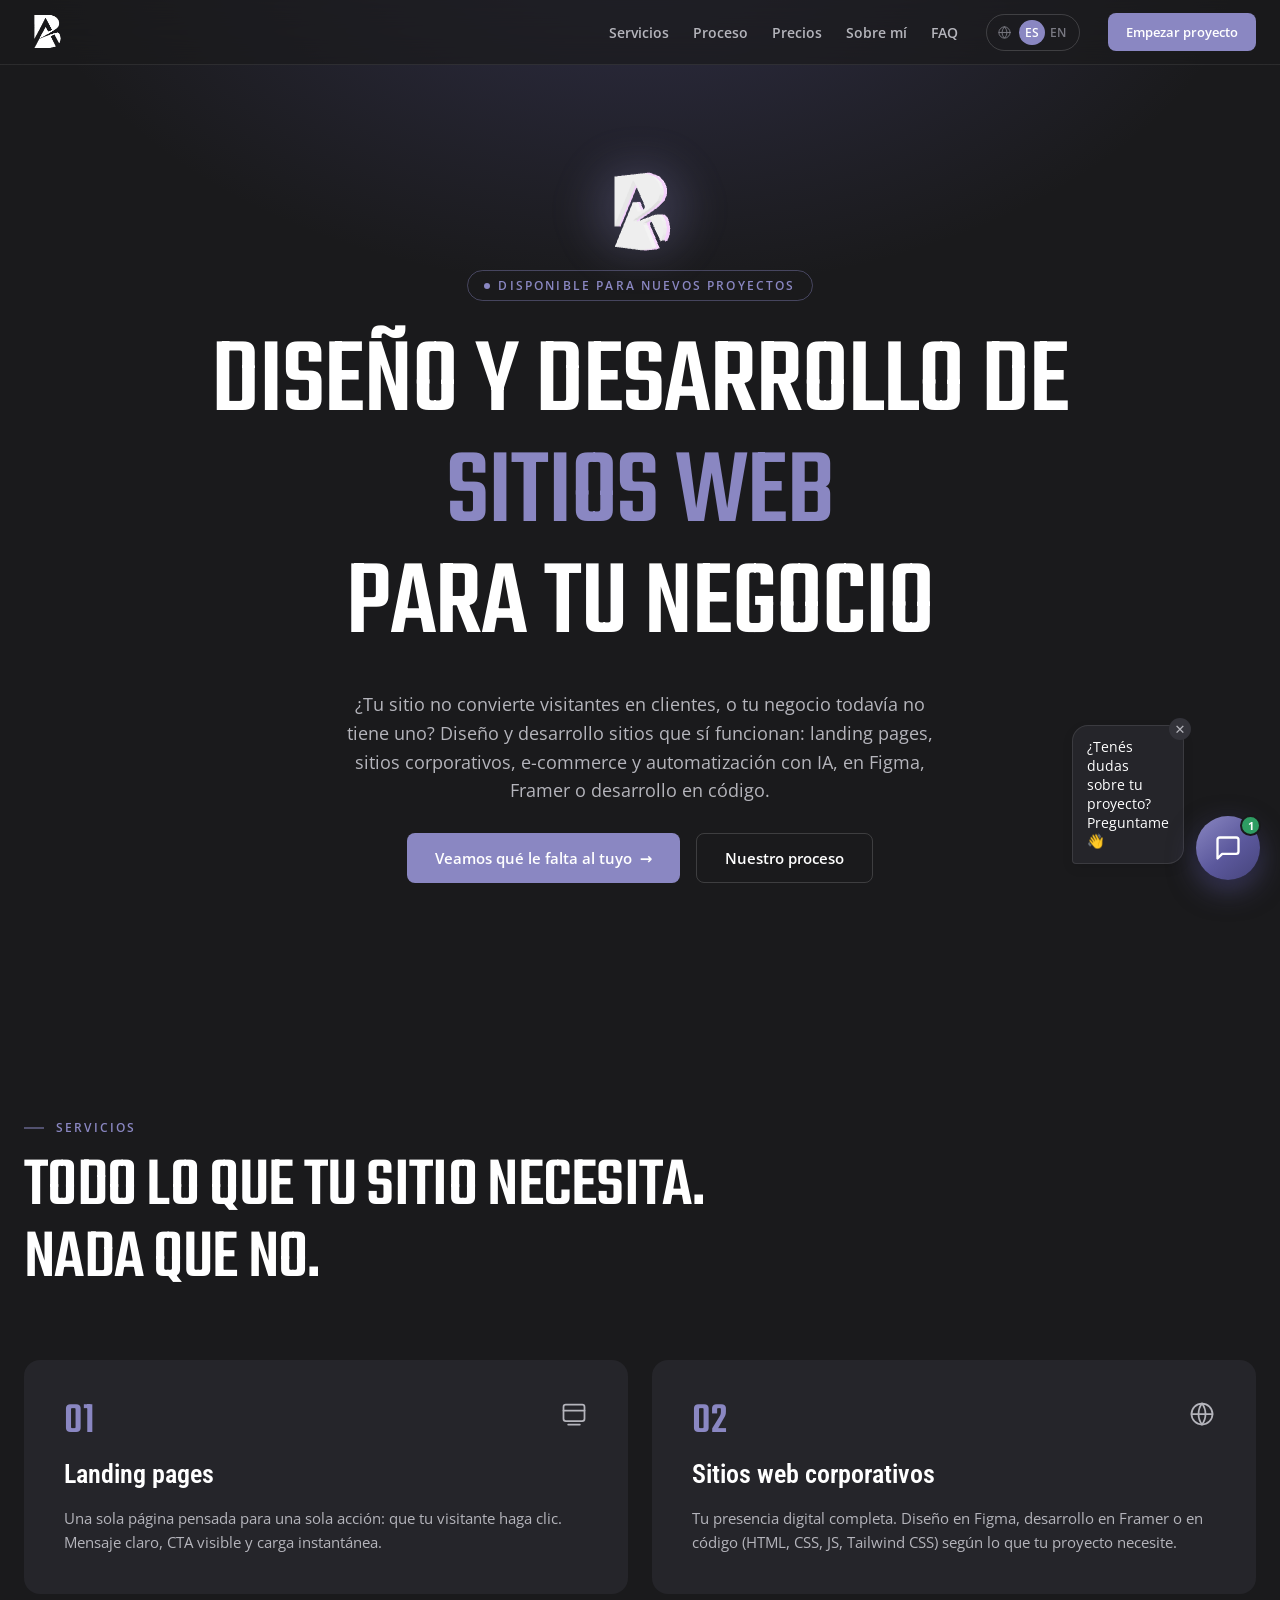
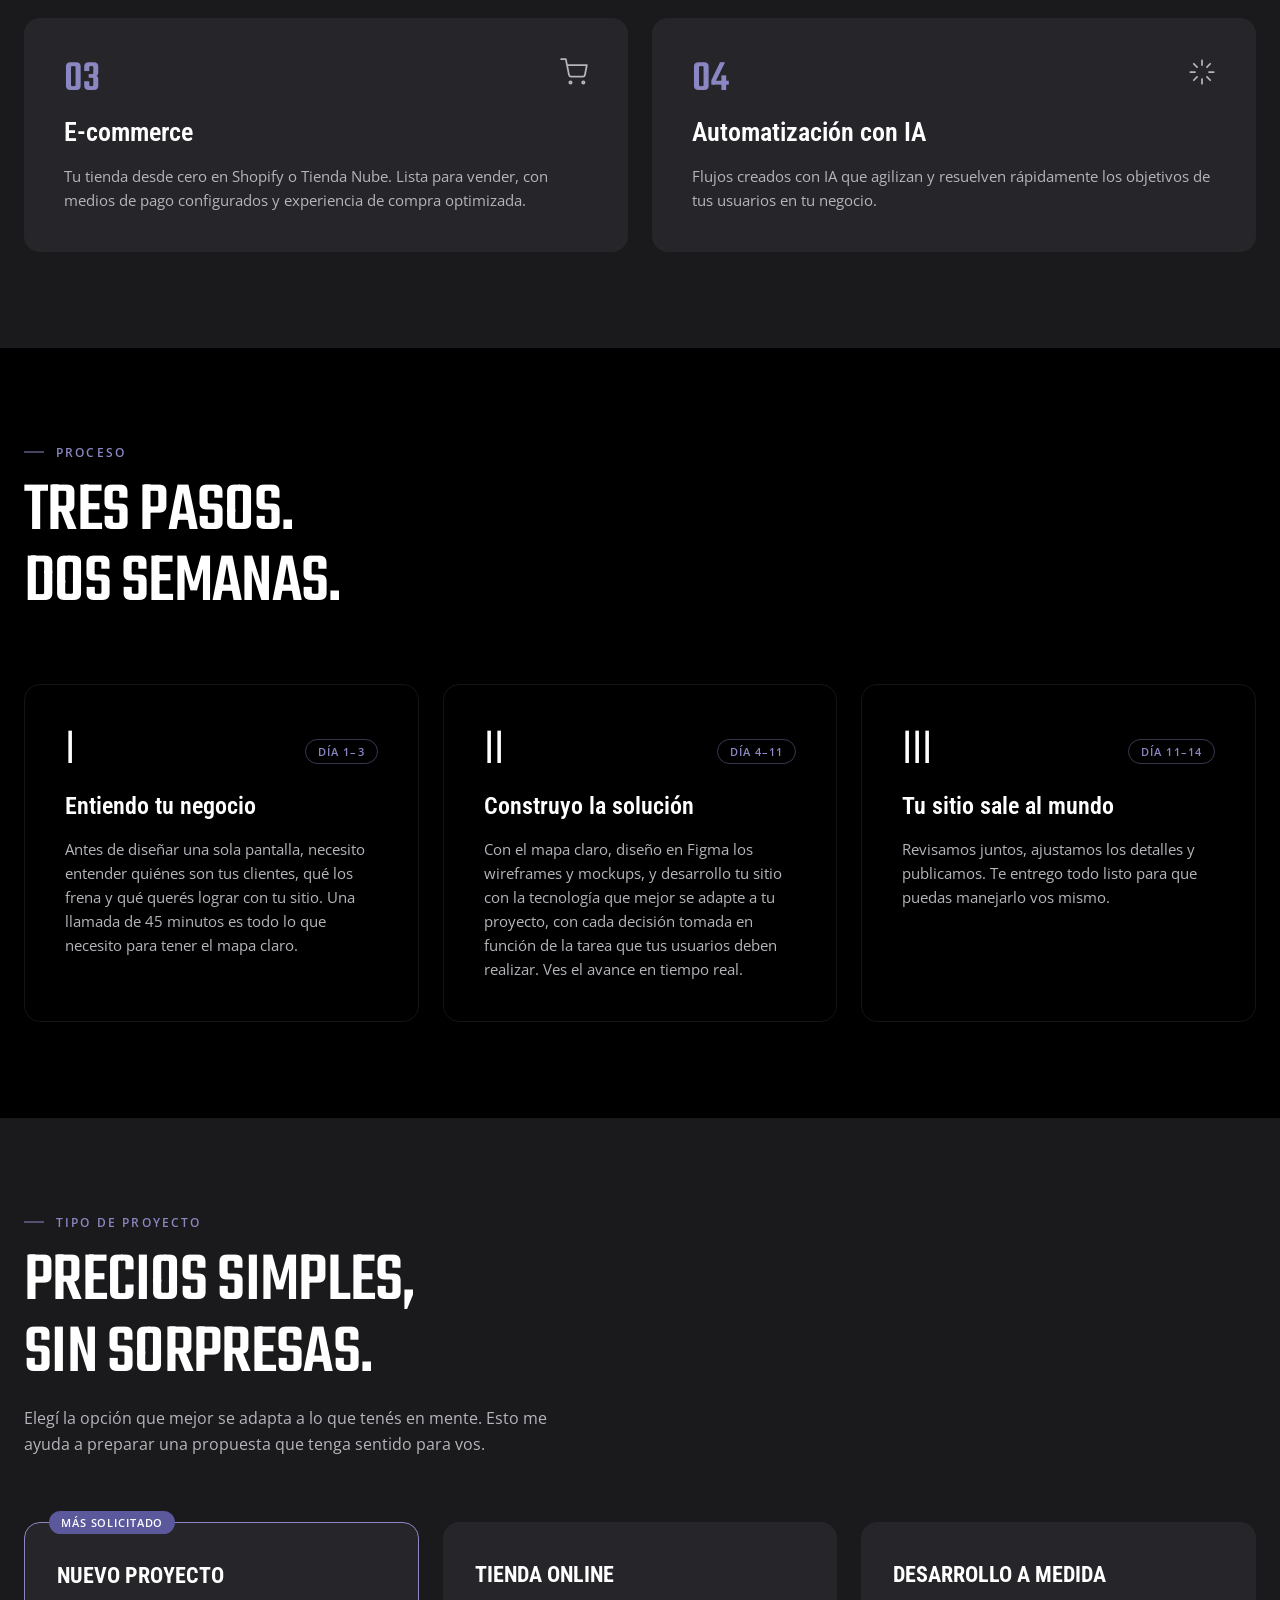
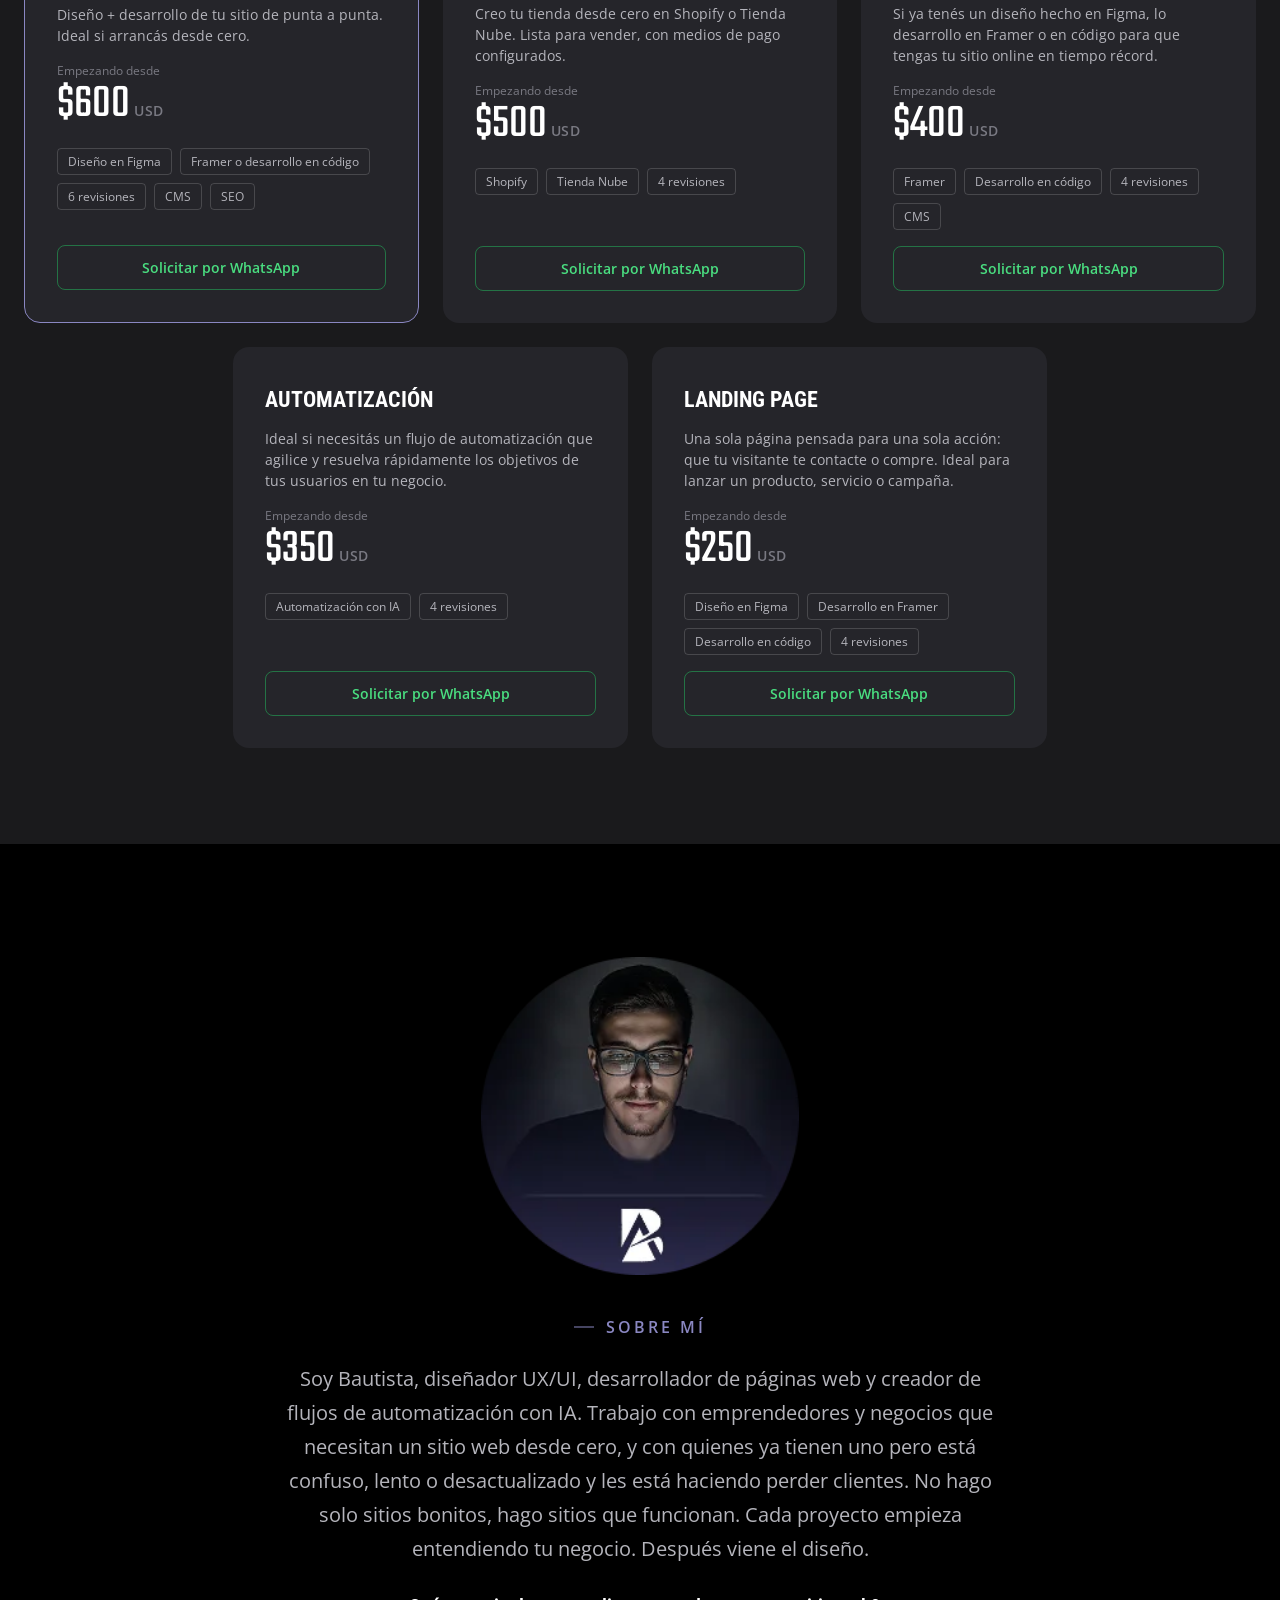
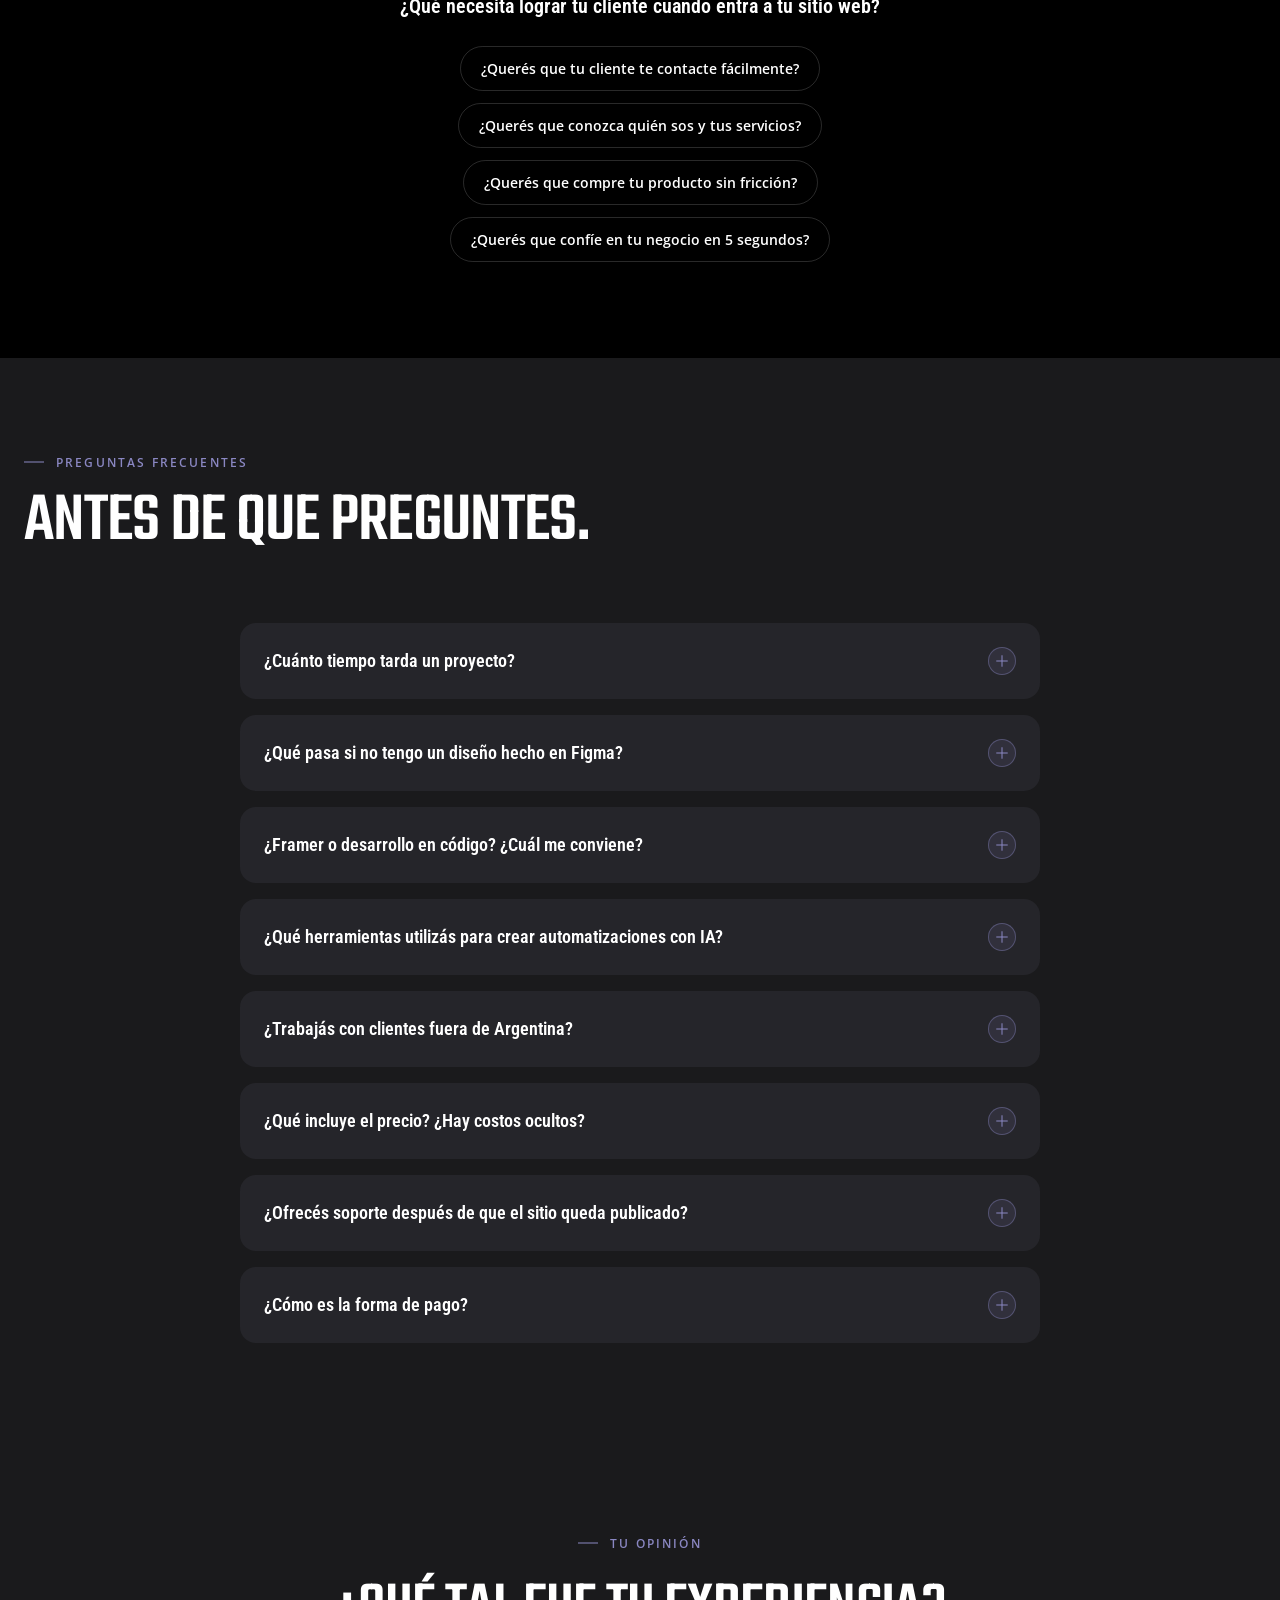
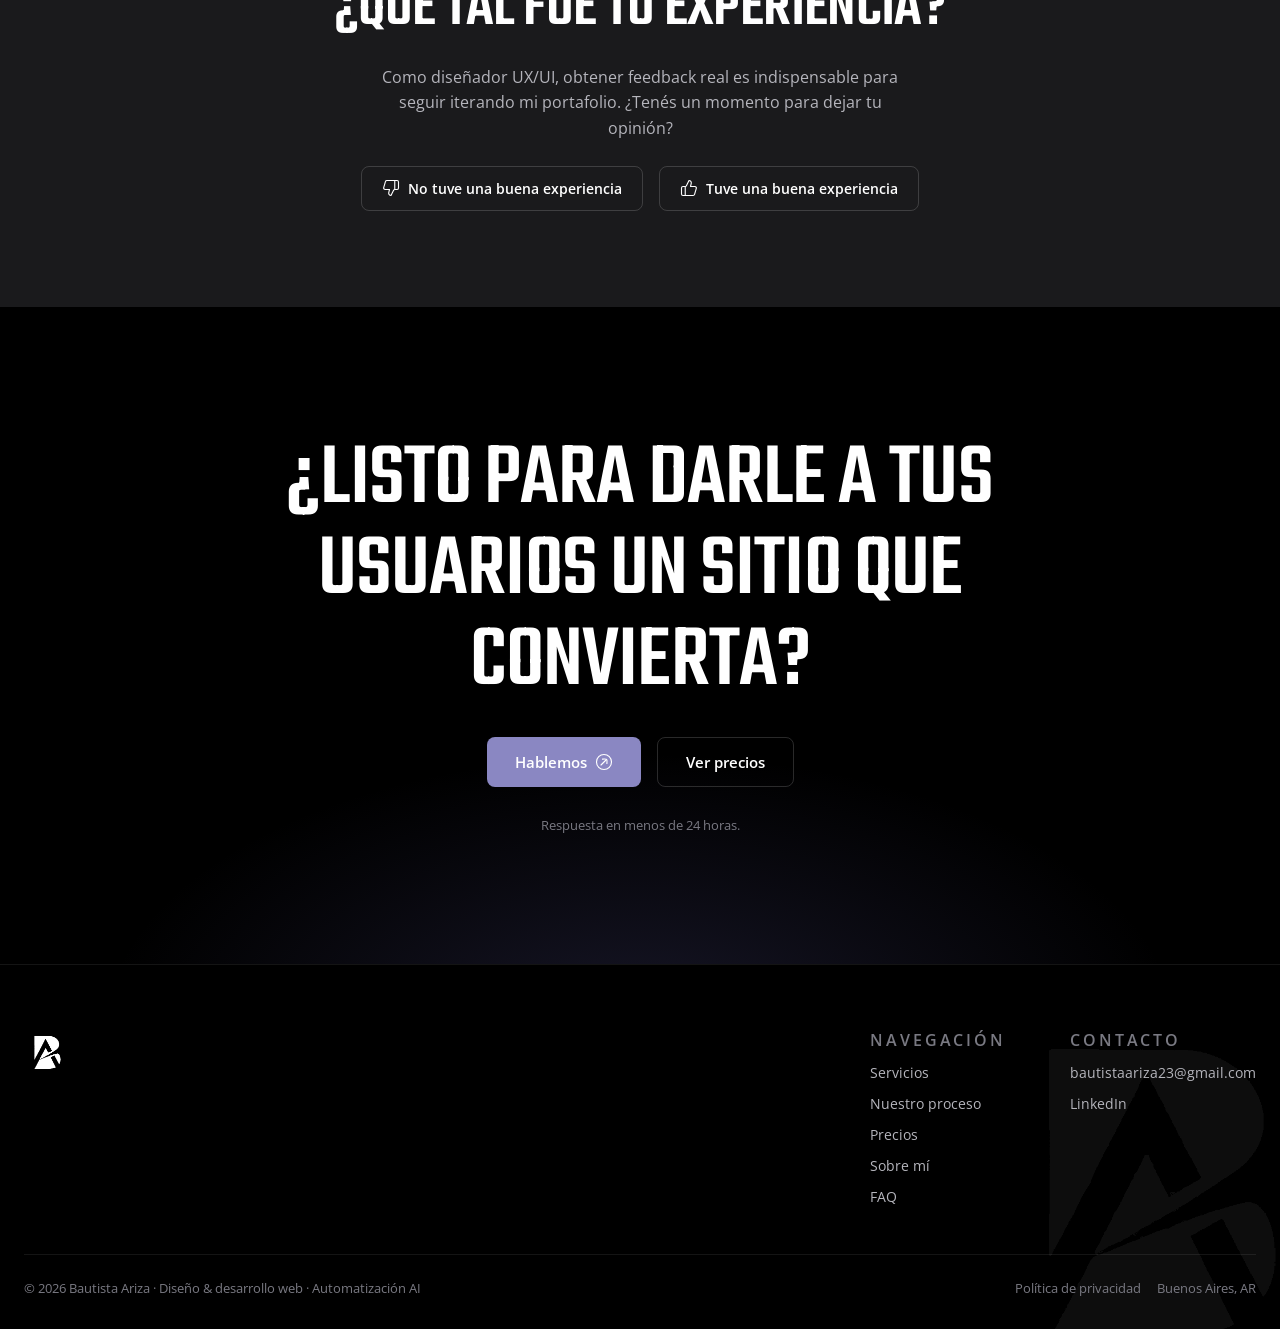
==== commit 876ba099: "Seguridad: headers HTTP, honeypot anti-spam y .gitignore para secretos - vercel.json: CSP, X-Frame-O" ====
--- a/index.html
+++ b/index.html
@@ -29,7 +29,10 @@
 
 <!-- Three.js se sirve desde este mismo dominio (/vendor/three), nunca desde
      un CDN, para que ningún tercero vea la IP de quien visita el sitio.
-     El importmap solo declara rutas: no descarga nada por sí mismo. -->
+     El importmap solo declara rutas: no descarga nada por sí mismo.
+     IMPORTANTE: la Content-Security-Policy de vercel.json autoriza este
+     bloque por su hash sha256. Si cambiás aunque sea un espacio acá adentro,
+     recalculá el hash y actualizalo en vercel.json o el logo 3D dejará de cargar. -->
 <script type="importmap">
 {
   "imports": {
@@ -639,6 +642,9 @@
       </div>
 
       <form class="feedback-form" id="feedback-form" hidden novalidate>
+        <div class="hp-field" aria-hidden="true">
+          <input id="fb-hp" name="_honey" type="text" tabindex="-1" autocomplete="off">
+        </div>
         <div class="fb-fields">
           <div class="field">
             <label class="label" for="fb-name"><span class="lang-es">Nombre</span><span class="lang-en">Name</span></label>
--- a/css/styles.css
+++ b/css/styles.css
@@ -86,6 +86,17 @@
   clip: rect(0 0 0 0);
   white-space: nowrap;
   border: 0;
+}
+
+/* Campo trampa anti-spam (honeypot): invisible para personas y lectores de
+   pantalla; los bots que completan todos los campos lo llenan y FormSubmit
+   descarta el envío. */
+.hp-field {
+  position: absolute;
+  left: -9999px;
+  width: 1px;
+  height: 1px;
+  overflow: hidden;
 }
 
 /* Grillas responsivas */
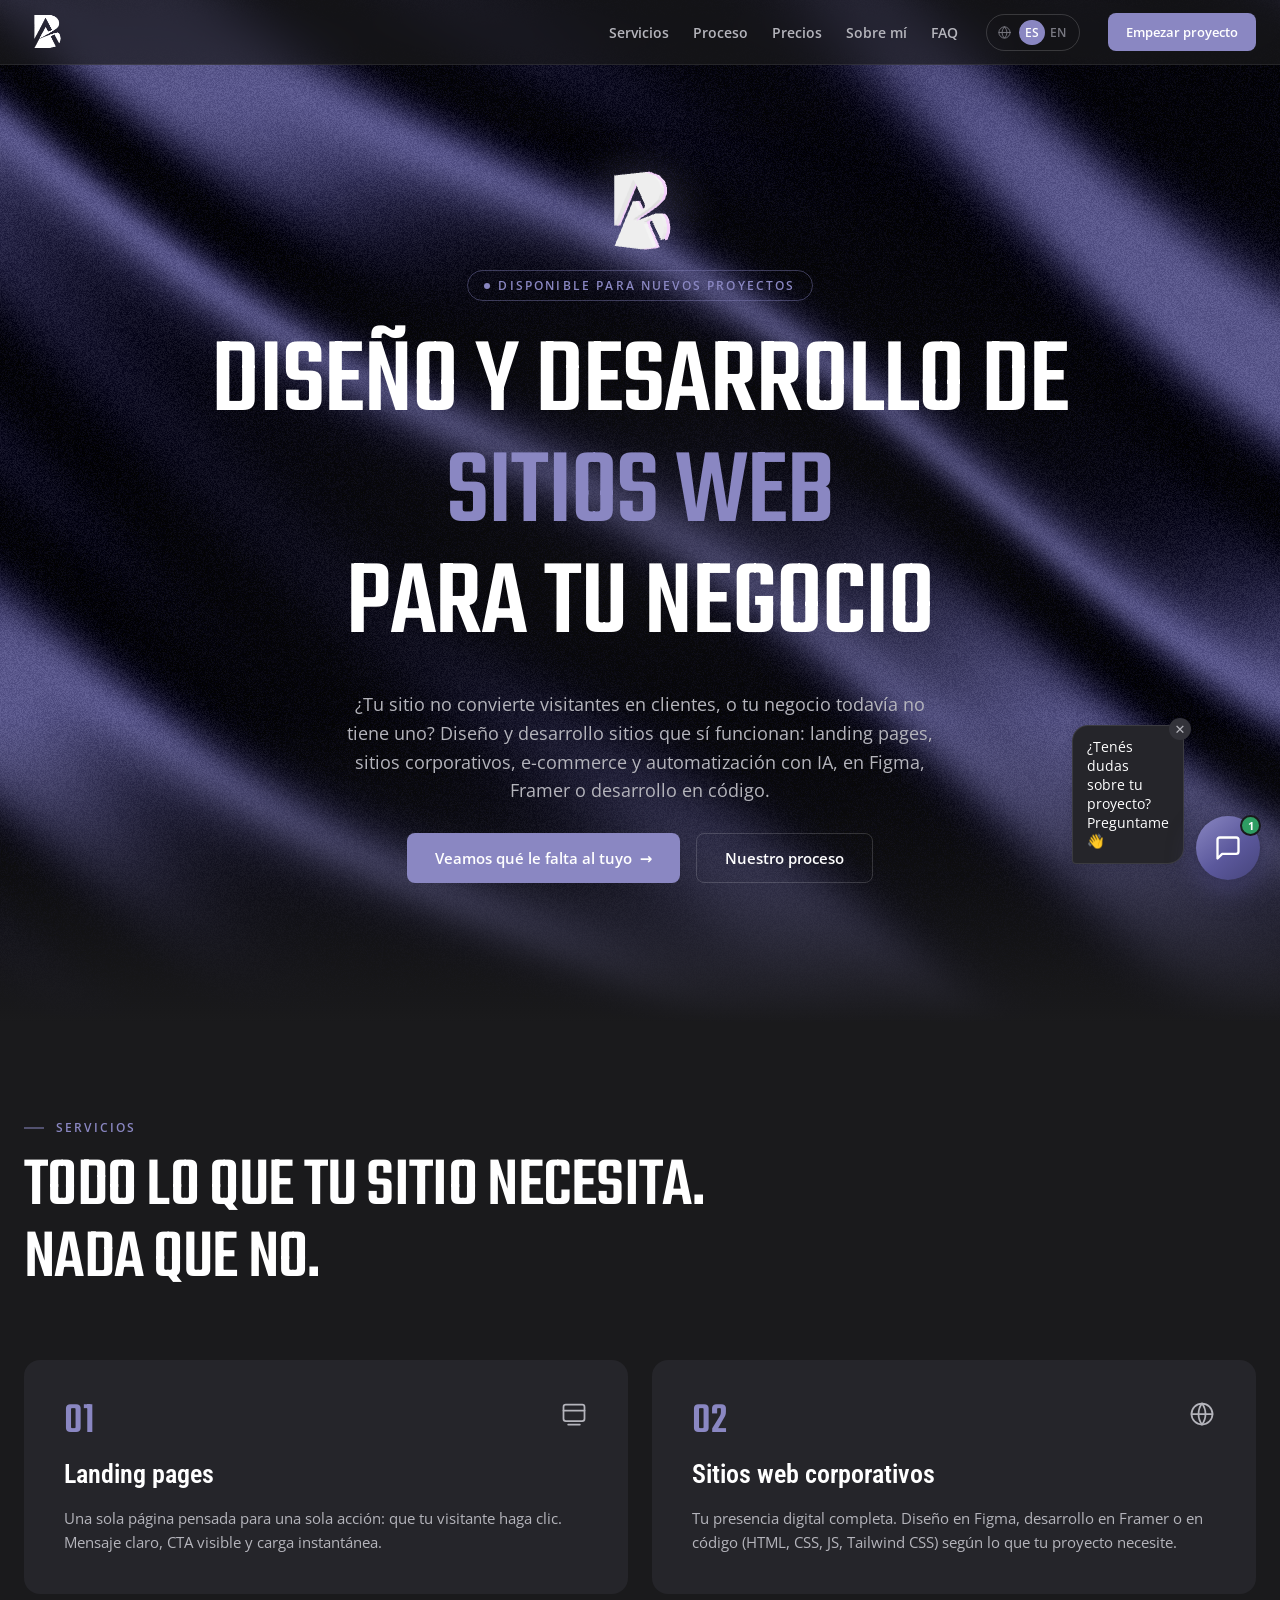
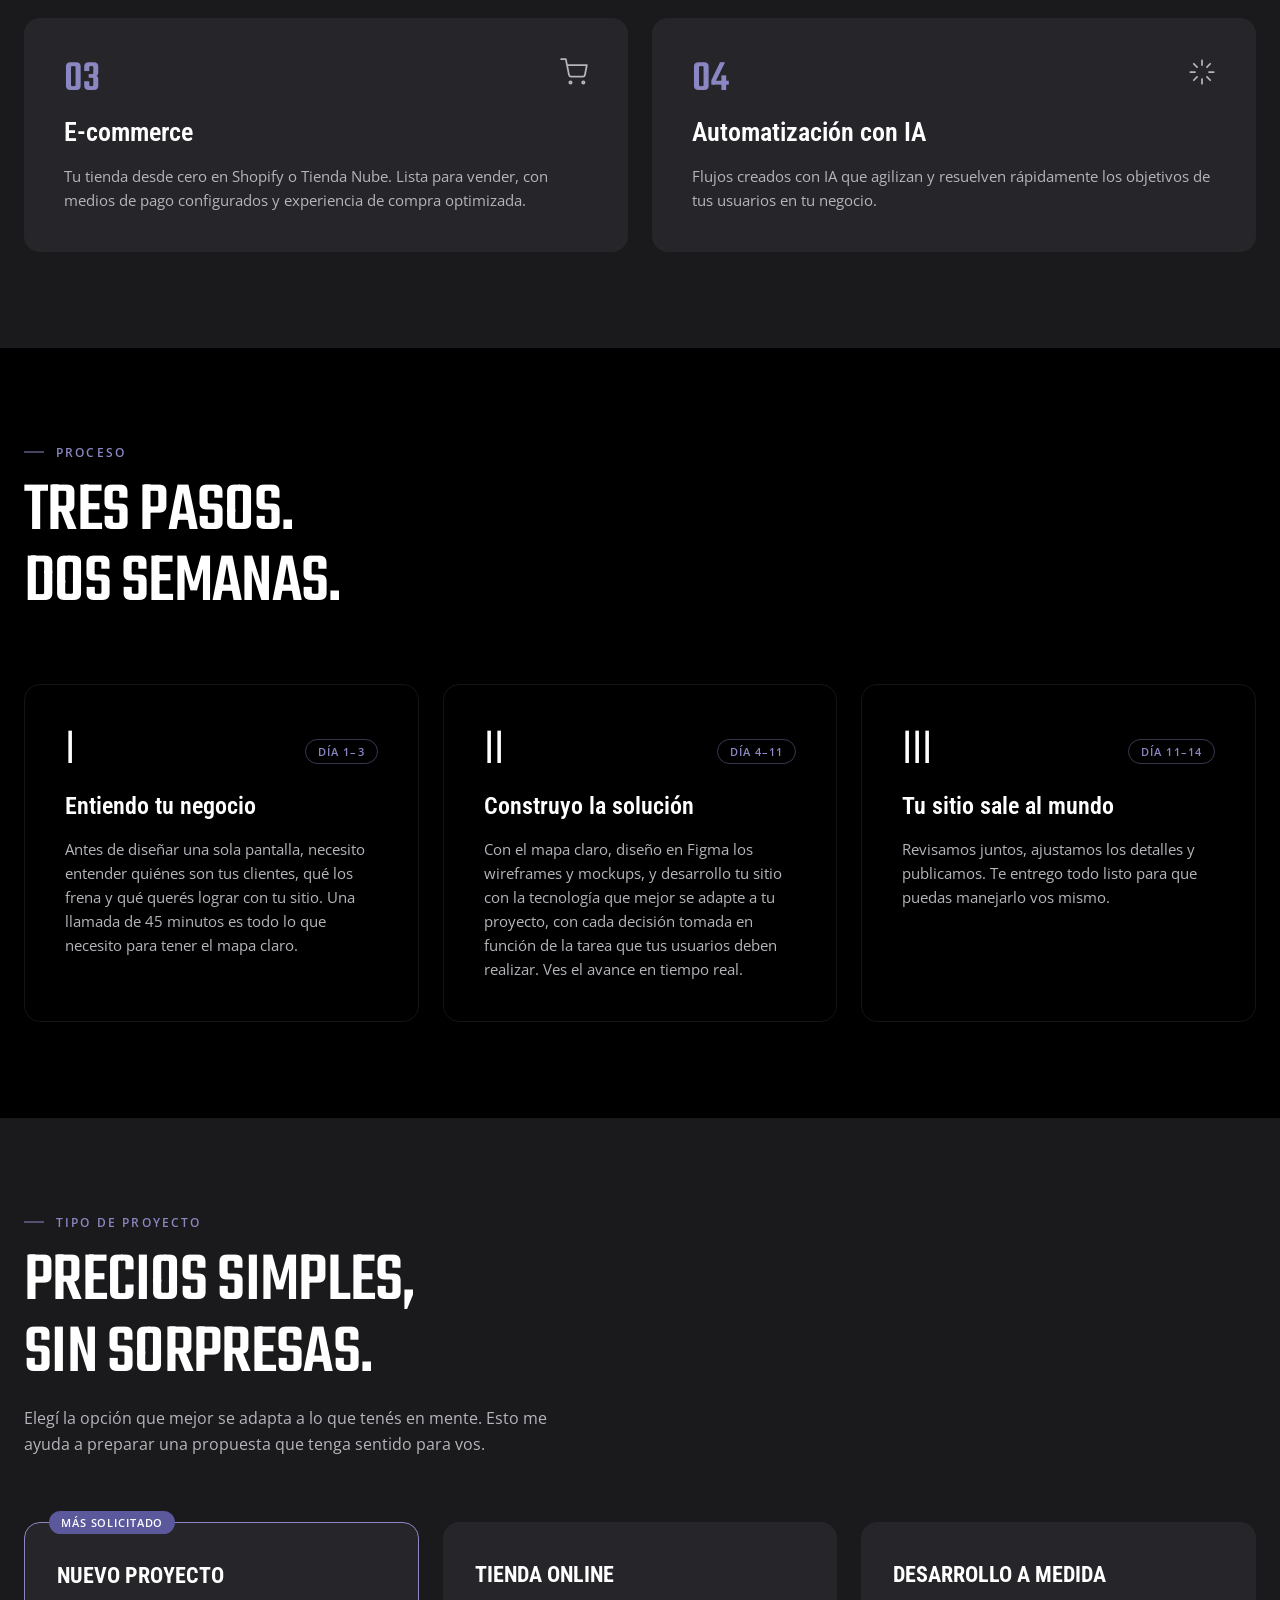
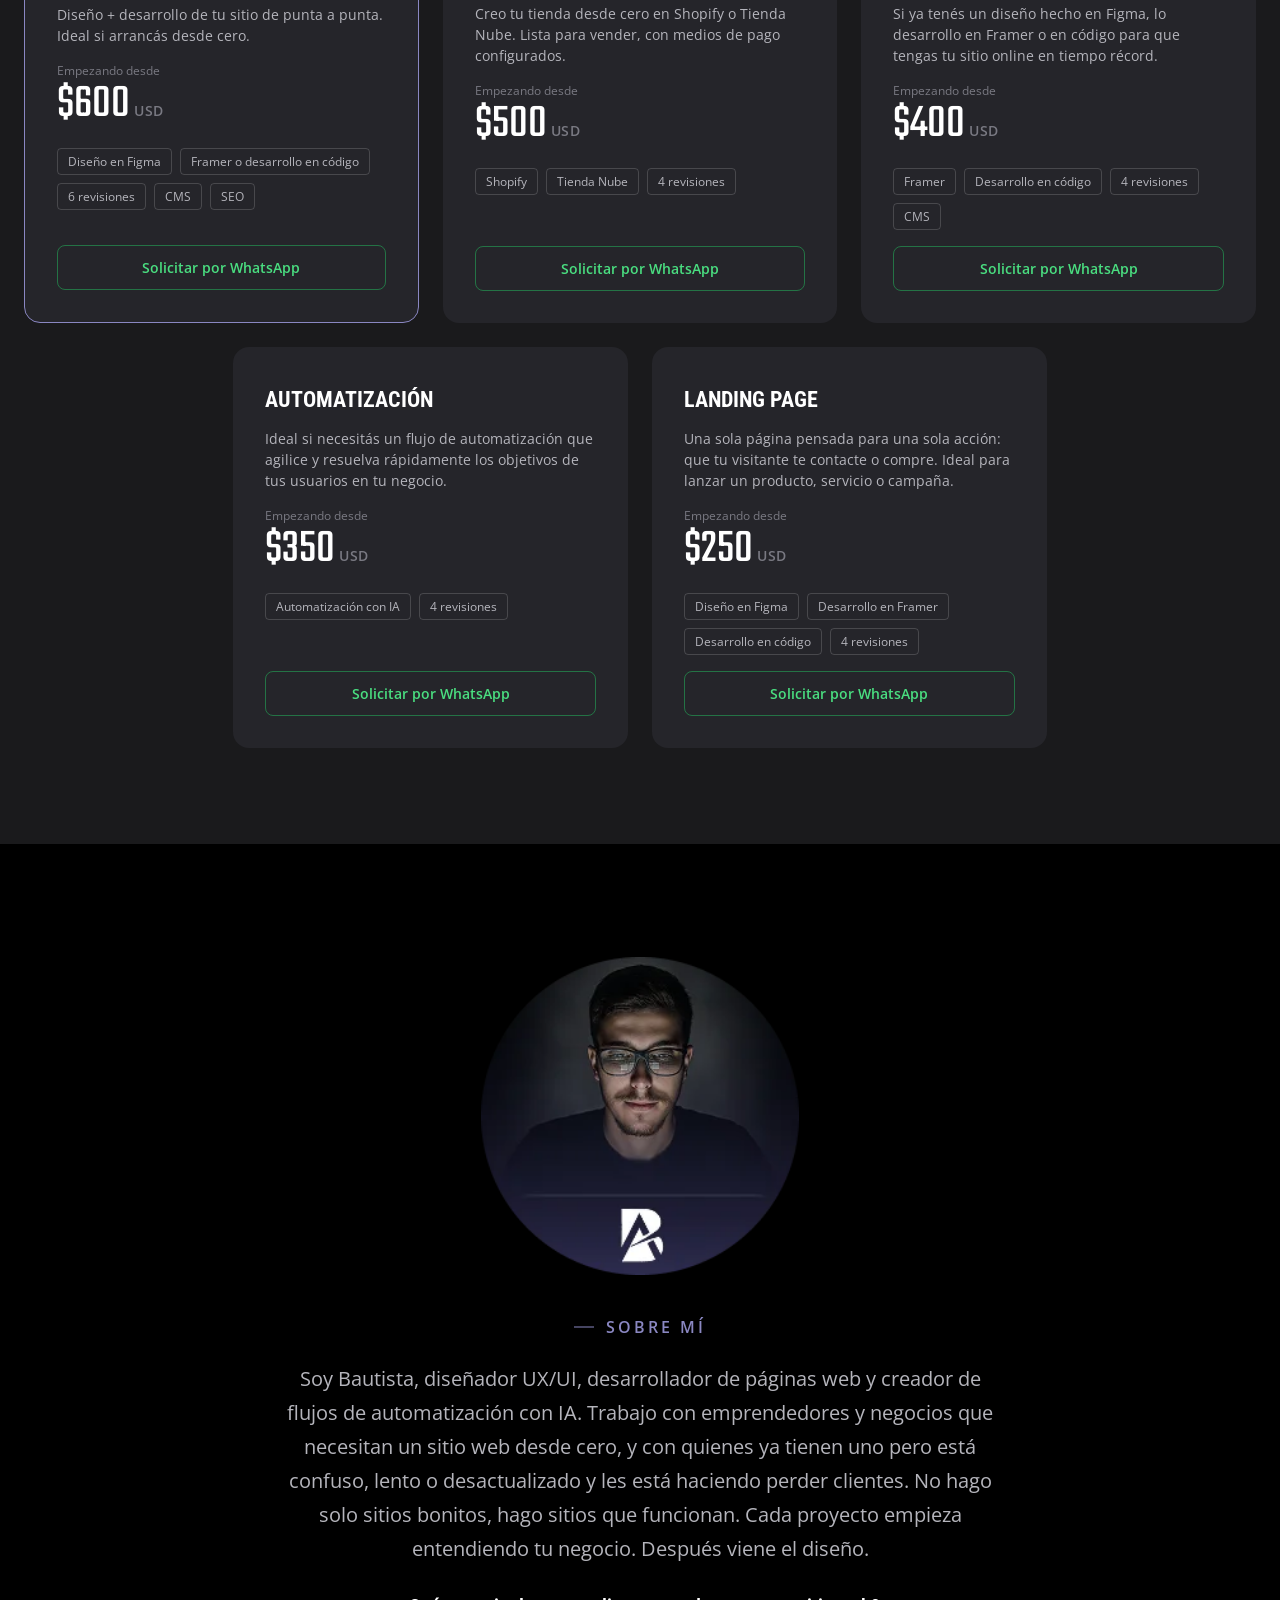
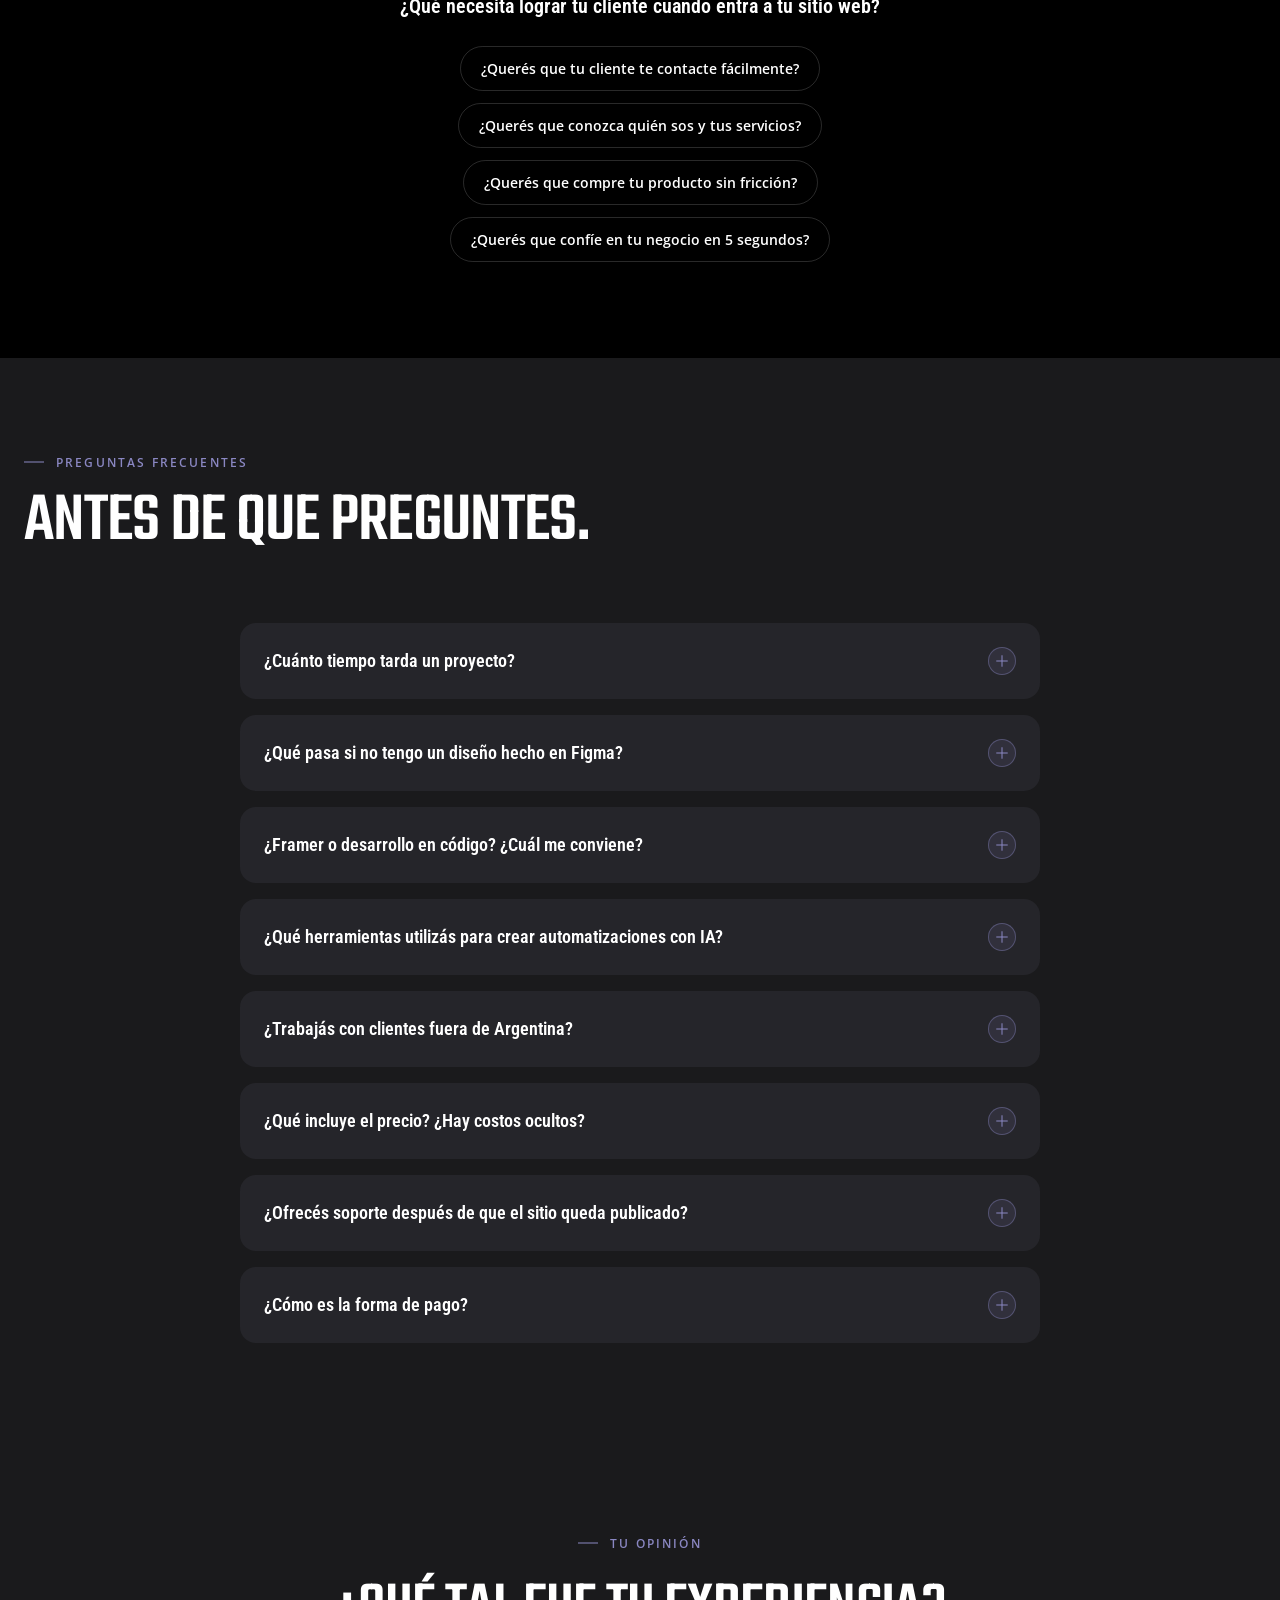
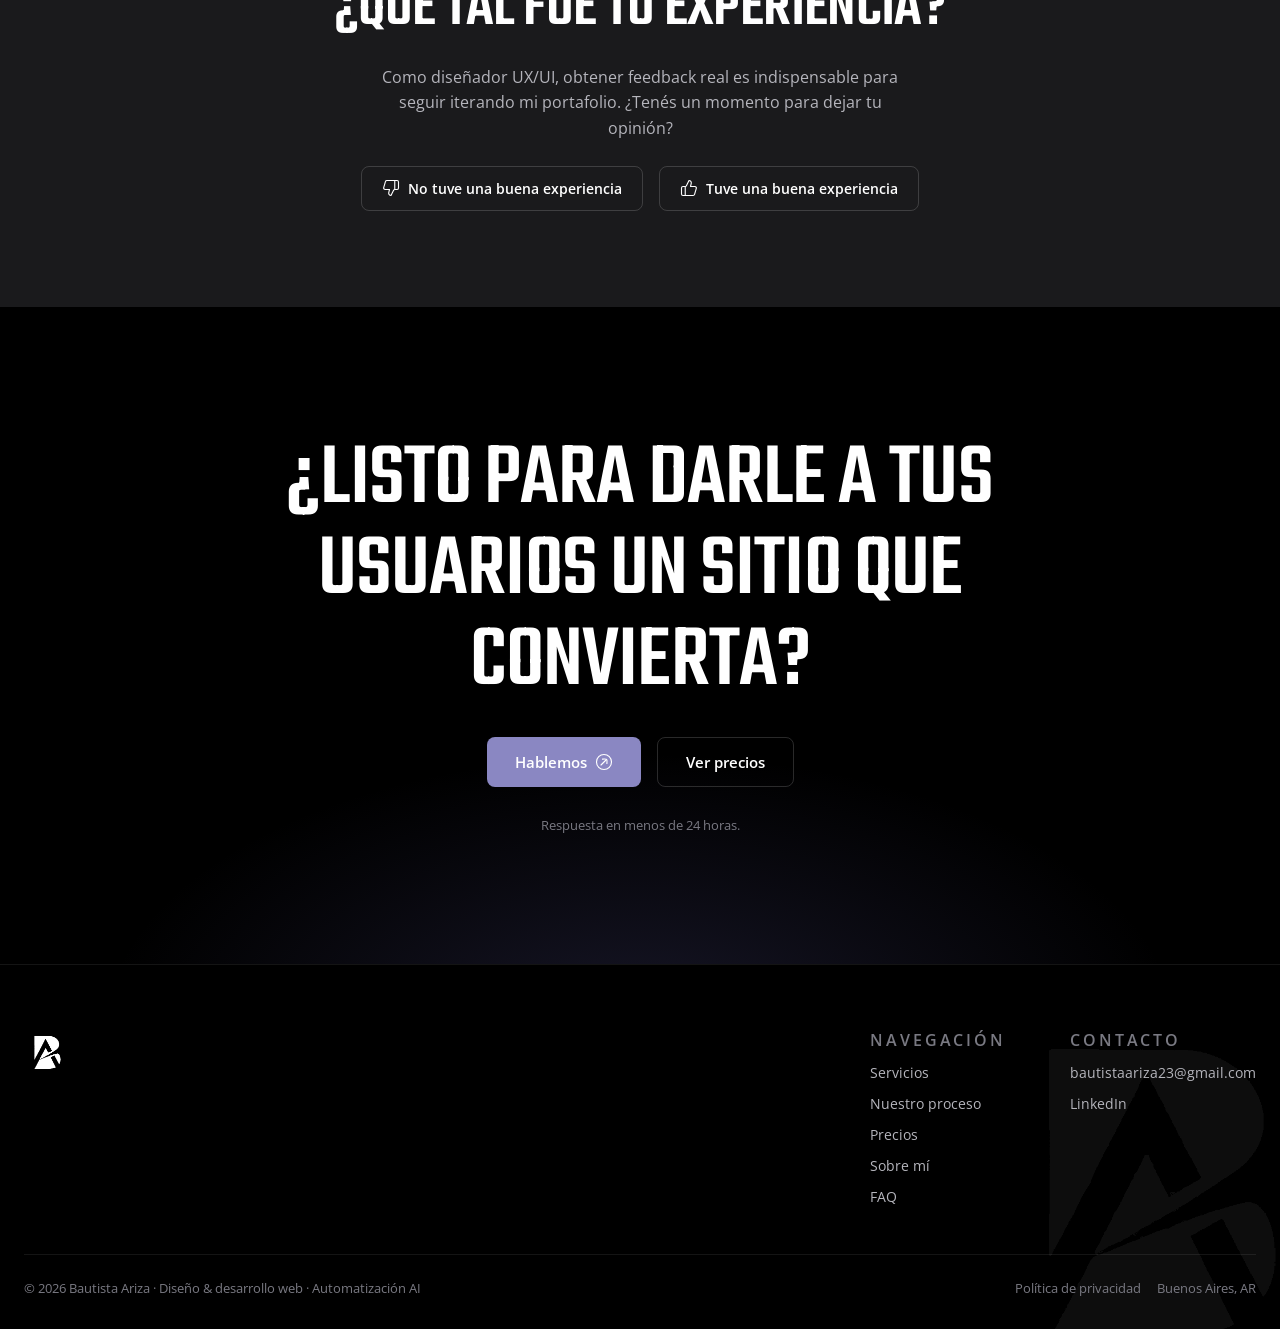
==== commit 5d494119: "Hero: fondo animado Silk (WebGL2) detrás del titular Adaptación a JavaScript plano del componente <S" ====
--- a/index.html
+++ b/index.html
@@ -24,6 +24,7 @@
 <link rel="icon" href="assets/img/logo.png" type="image/png">
 <link rel="stylesheet" href="css/tokens.css">
 <link rel="stylesheet" href="css/styles.css">
+<link rel="stylesheet" href="css/silk.css">
 <link rel="stylesheet" href="css/logo3d.css">
 <link rel="stylesheet" href="css/chatbot.css">
 
@@ -57,6 +58,7 @@
 </script>
 
 <script src="js/main.js" defer></script>
+<script src="js/silk.js" defer></script>
 <script src="js/logo3d-loader.js" defer></script>
 <script src="js/faq.js" defer></script>
 <script src="js/chatbot.js" defer></script>
@@ -125,6 +127,11 @@
   <!-- Hero                                                                 -->
   <!-- ==================================================================== -->
   <header class="hero hero-has-logo3d" id="top">
+    <!-- Fondo animado de tela (WebGL2). Si no hay soporte, queda vacío. -->
+    <div class="silk-container" data-silk aria-hidden="true">
+      <canvas class="silk-canvas"></canvas>
+    </div>
+
     <!-- El logo plano ocupa el espacio desde el primer paint. Si el módulo 3D
          llega a cargar, se funde encima; si no, este PNG se queda. -->
     <div class="logo3d" id="hero-logo3d" aria-hidden="true">
--- a/css/silk.css
+++ b/css/silk.css
@@ -0,0 +1,34 @@
+/* ==========================================================================
+   BA AGENCY — Fondo "Silk" del hero
+   --------------------------------------------------------------------------
+   Tela animada en WebGL2 (adaptado de React Bits <Silk />, sin React).
+   Mejora progresiva: si no hay WebGL2, el canvas queda vacío y el hero se
+   ve con su fondo y resplandor de siempre.
+   ========================================================================== */
+
+.silk-container {
+  position: absolute;
+  inset: 0;
+  overflow: hidden;
+  pointer-events: none;
+}
+
+.silk-canvas {
+  position: absolute;
+  inset: 0;
+  display: block;
+  width: 100%;
+  height: 100%;
+}
+
+/* Velo oscuro para que el titular blanco siempre tenga contraste
+   y la tela se funda con la sección siguiente. */
+.silk-container::after {
+  content: '';
+  position: absolute;
+  inset: 0;
+  background:
+    radial-gradient(ellipse 60% 50% at 50% 50%, rgba(26, 26, 28, 0.45), transparent 75%),
+    linear-gradient(to bottom, transparent 70%, var(--c-ink-900));
+  pointer-events: none;
+}
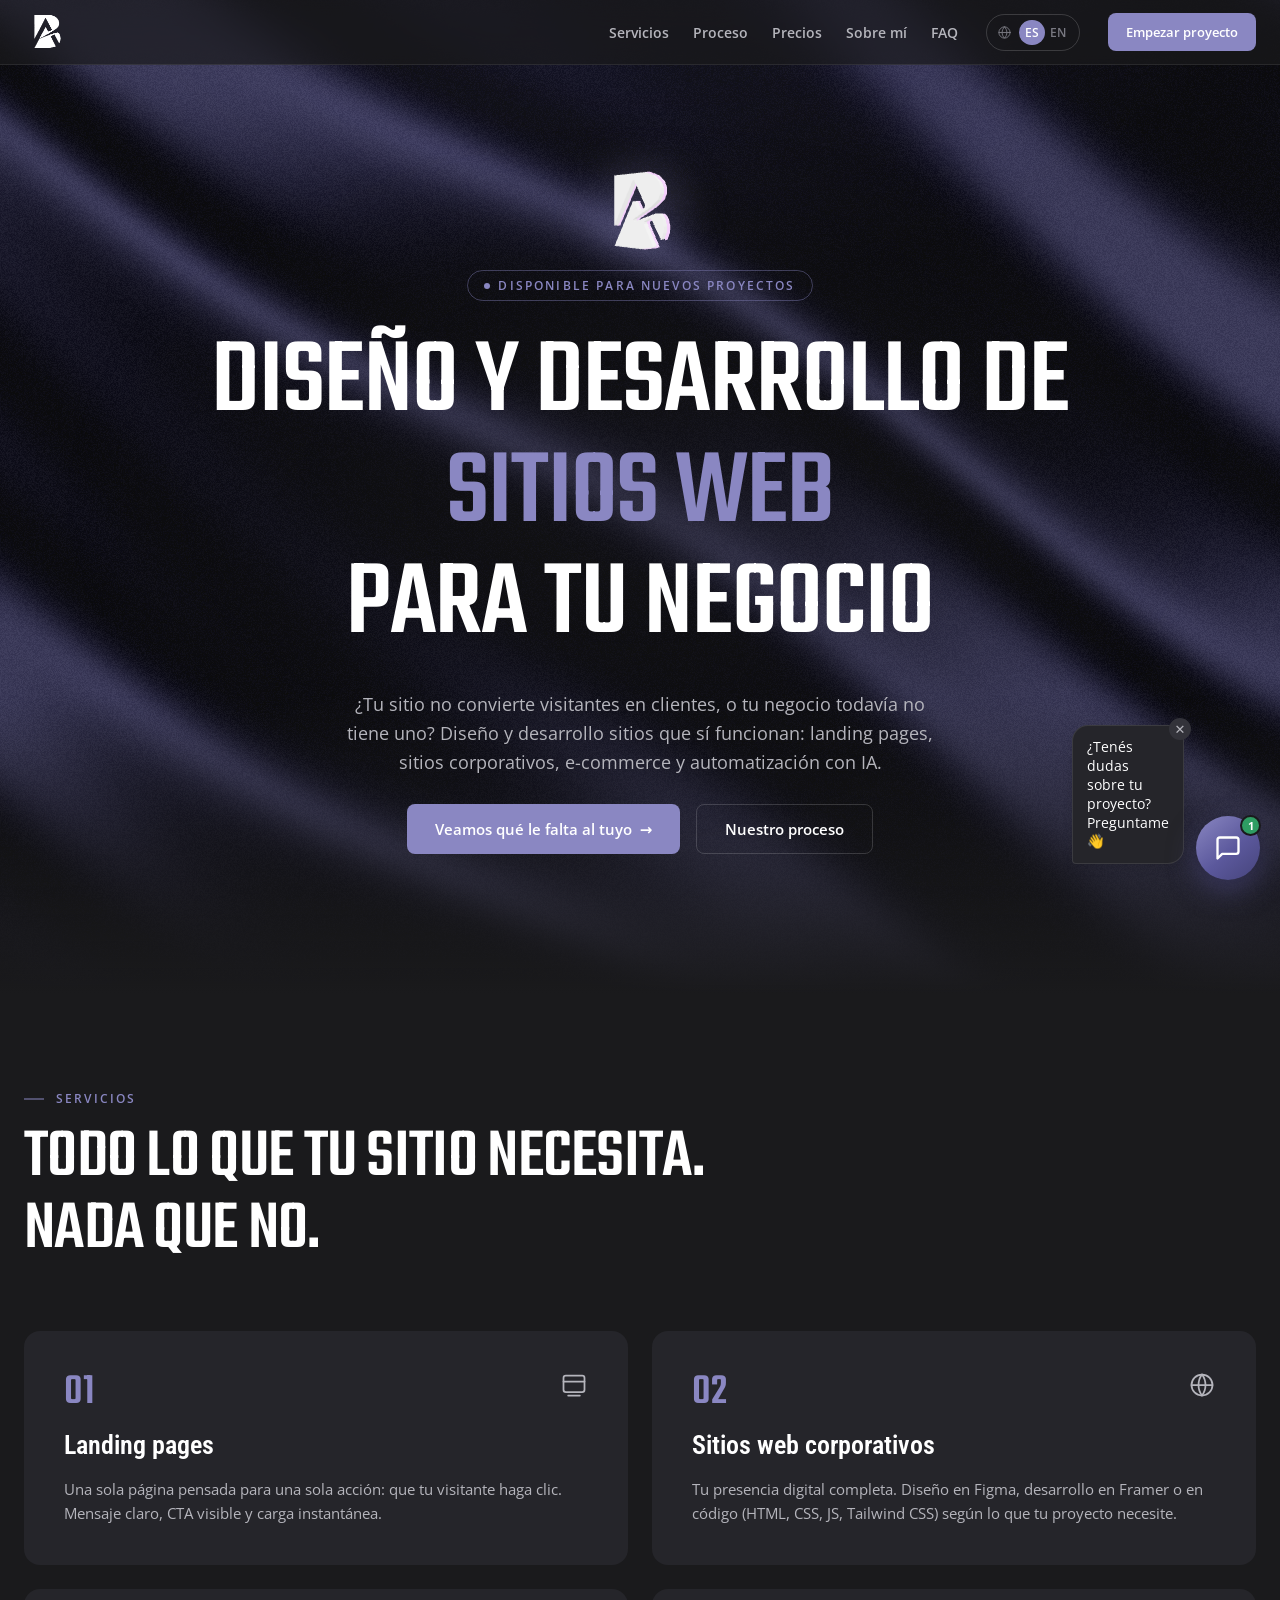
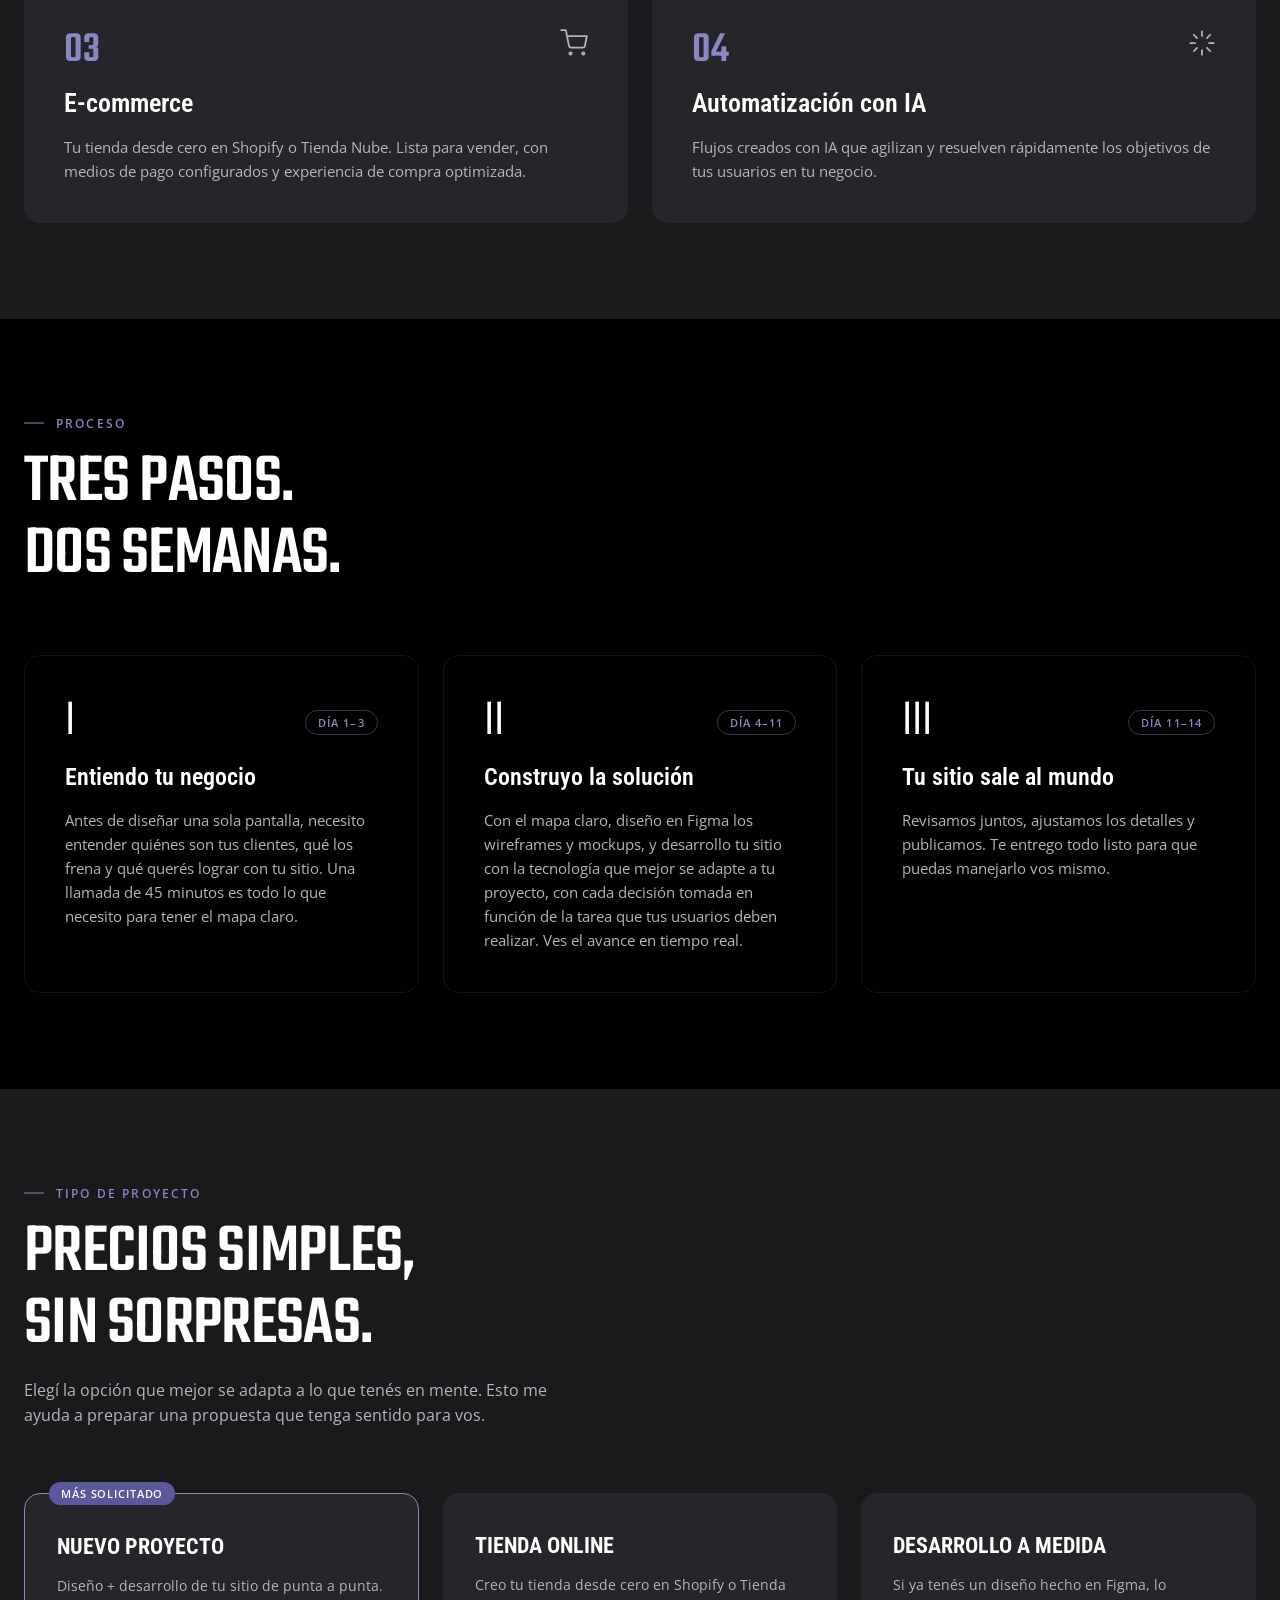
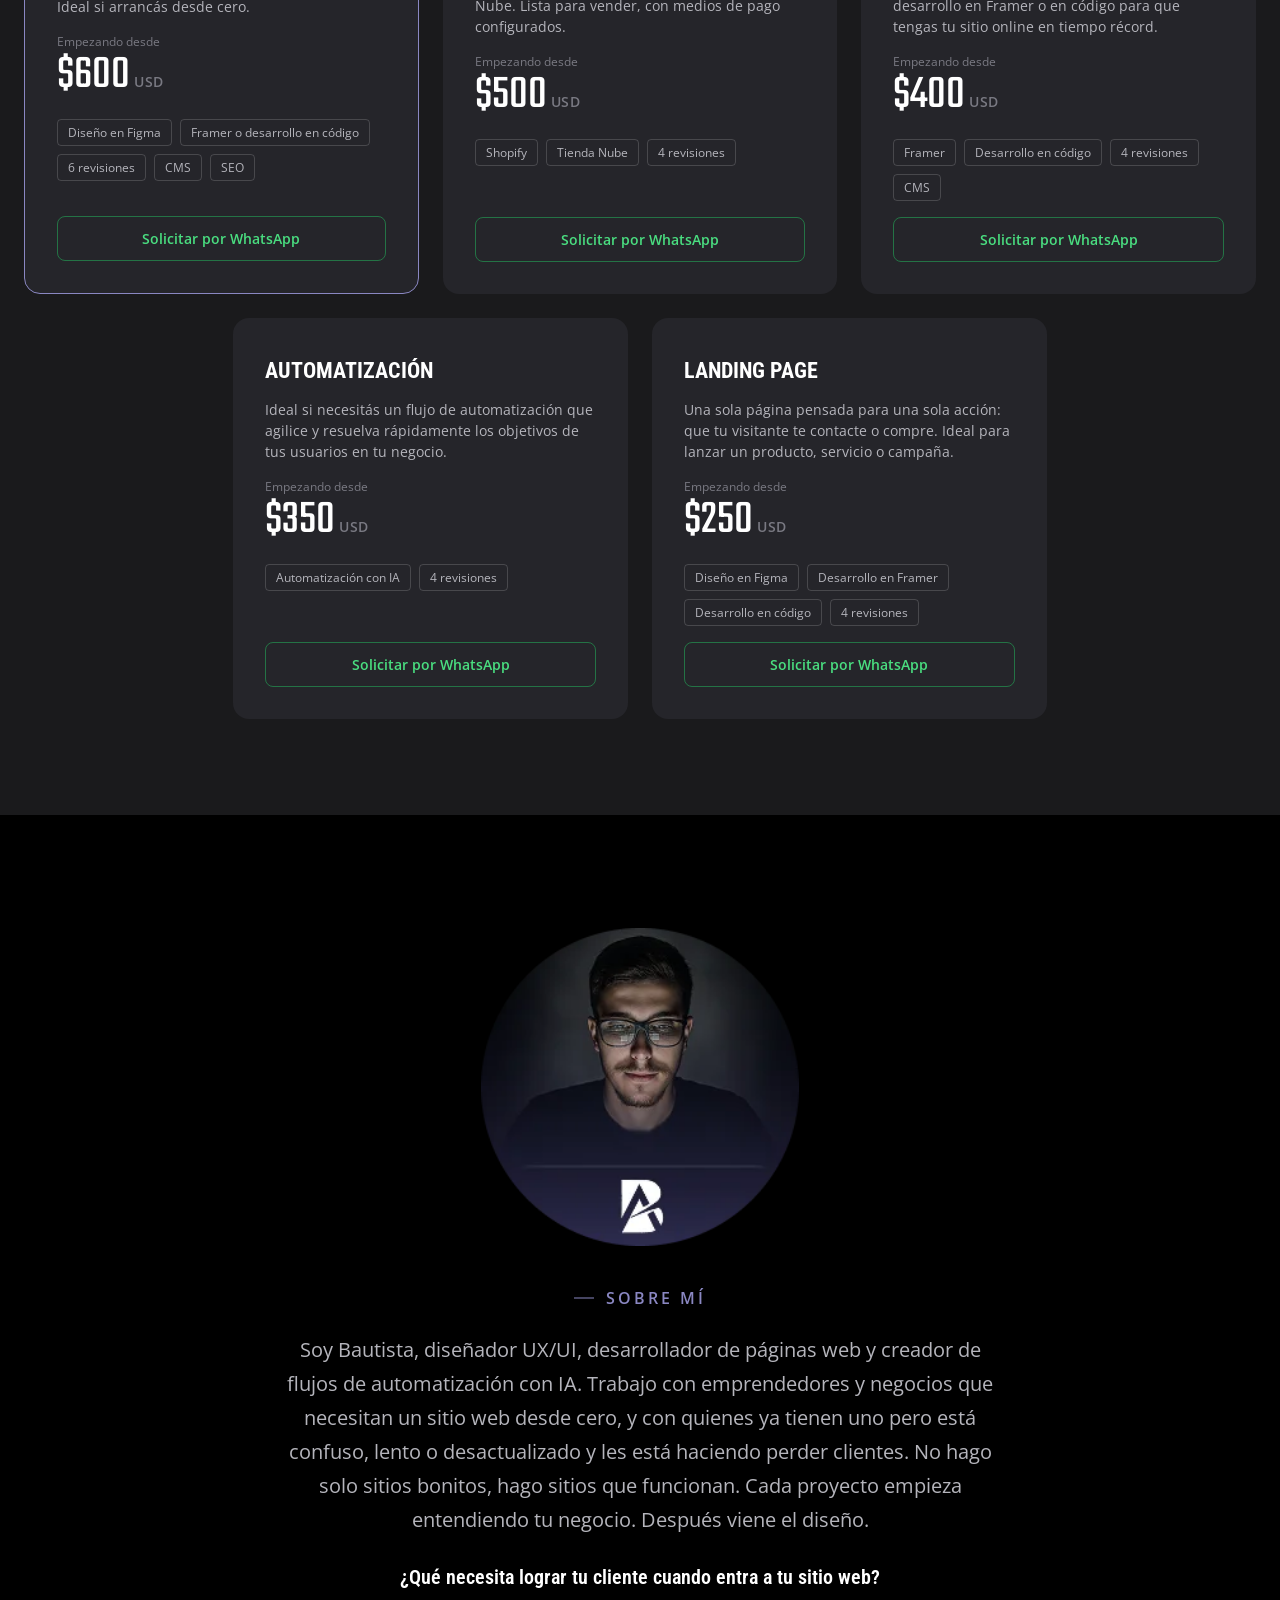
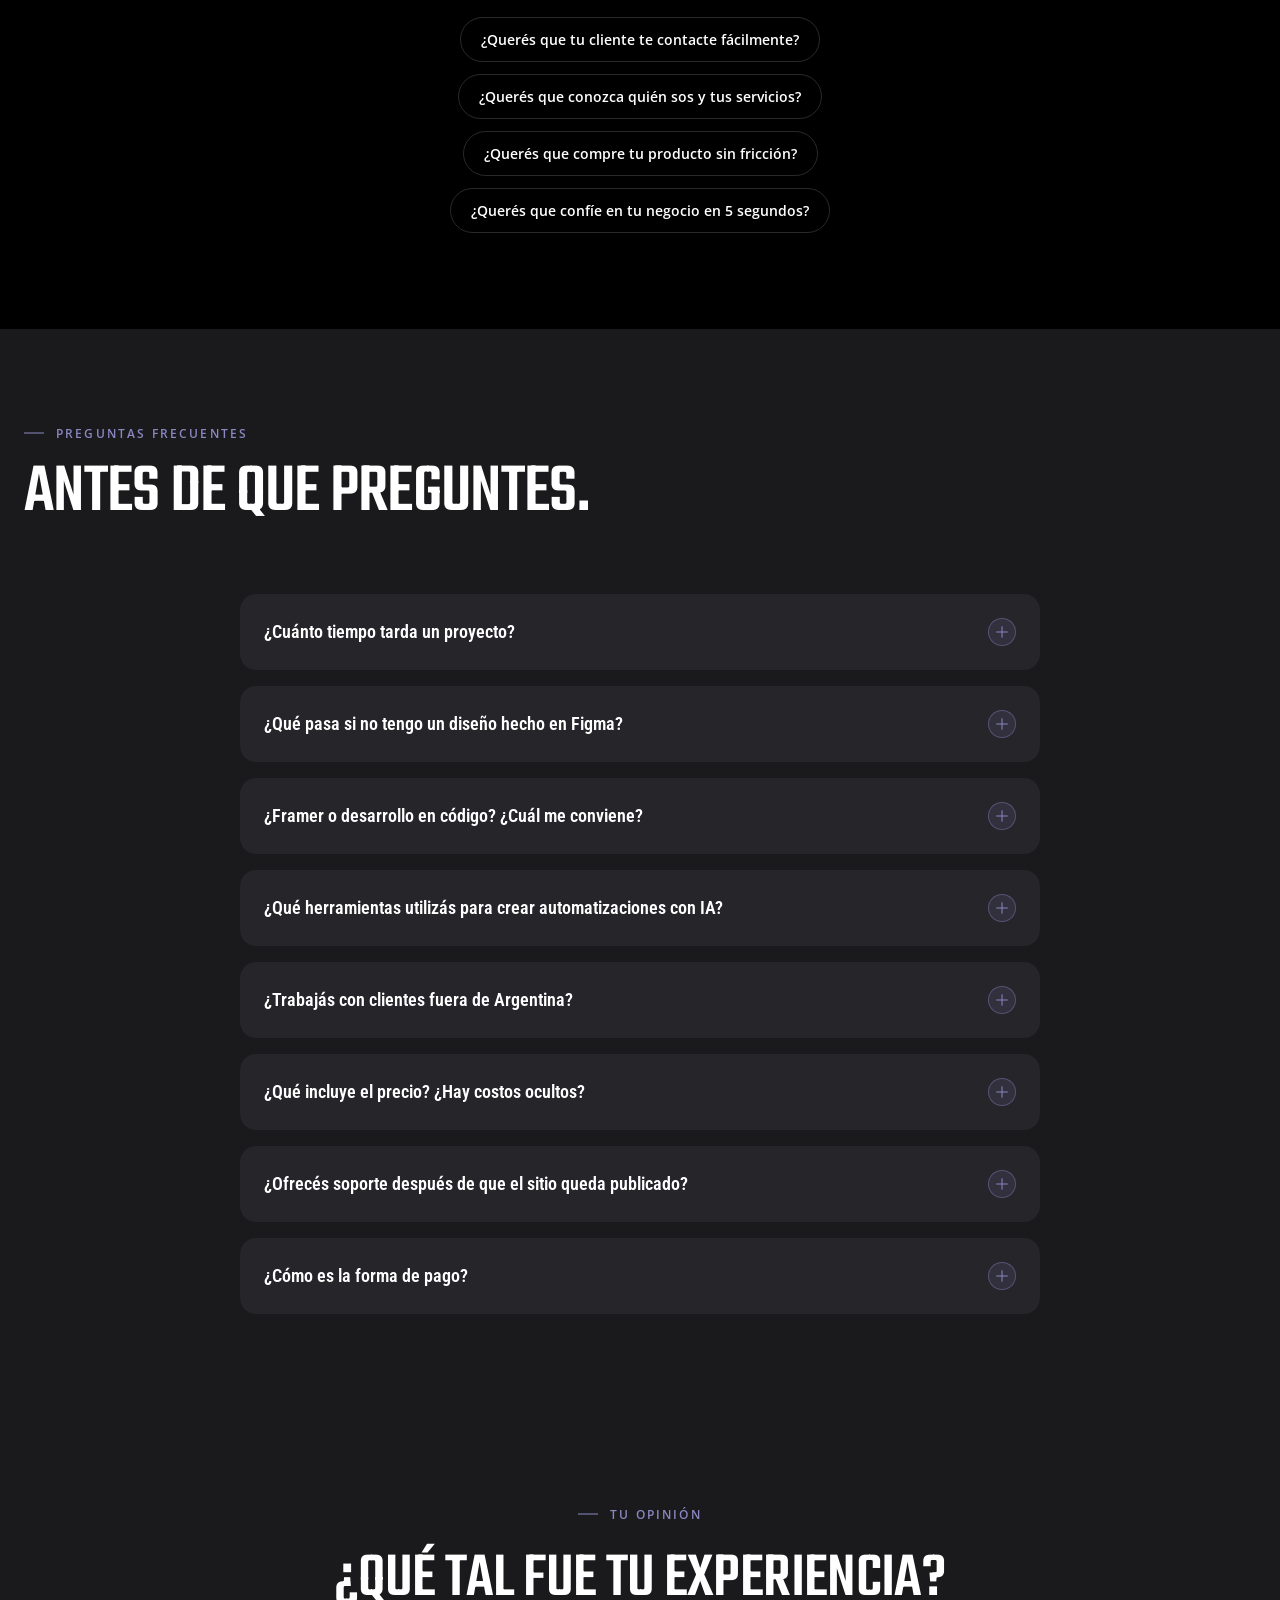
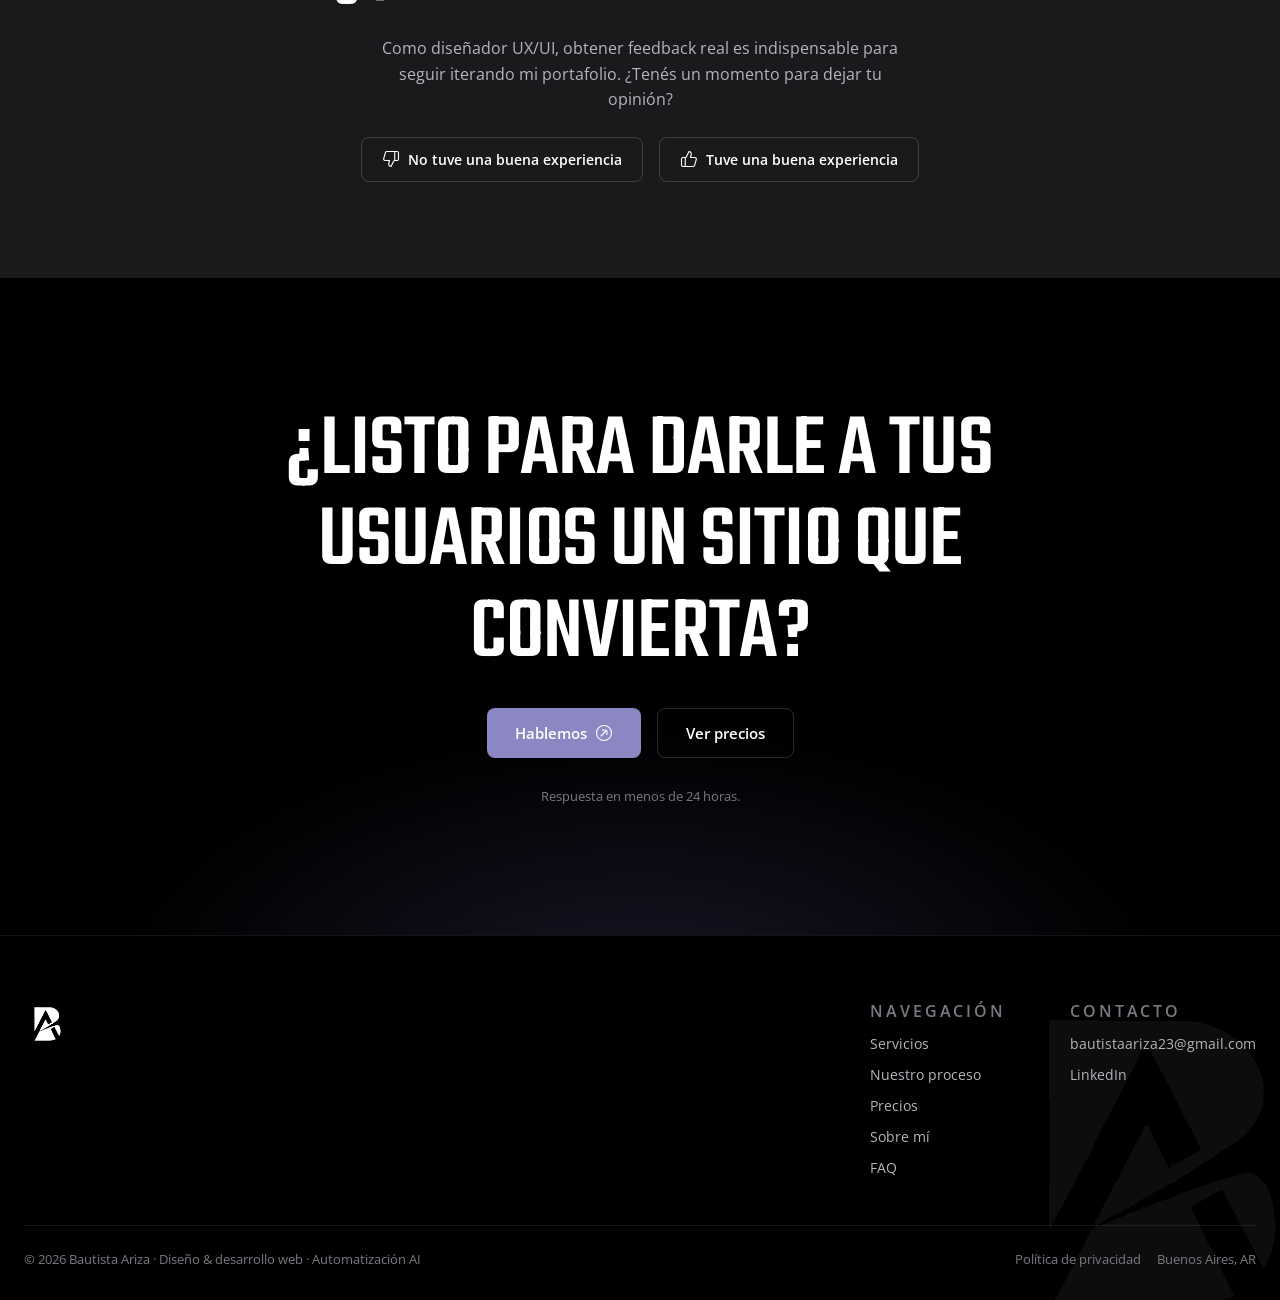
==== commit ae7042e5: "Hero: texto de apoyo sin la mención de herramientas Co-Authored-By: Claude Opus 5.5 <noreply@anthrop" ====
--- a/index.html
+++ b/index.html
@@ -150,8 +150,8 @@
       </h1>
 
       <p class="hero-lead">
-        <span class="lang-es">¿Tu sitio no convierte visitantes en clientes, o tu negocio todavía no tiene uno? Diseño y desarrollo sitios que sí funcionan: landing pages, sitios corporativos, e-commerce y automatización con IA, en Figma, Framer o desarrollo en código.</span>
-        <span class="lang-en">Is your website not turning visitors into clients — or does your business not have one yet? I design and build sites that actually work: landing pages, corporate sites, e-commerce and AI automation, in Figma, Framer or code development.</span>
+        <span class="lang-es">¿Tu sitio no convierte visitantes en clientes, o tu negocio todavía no tiene uno? Diseño y desarrollo sitios que sí funcionan: landing pages, sitios corporativos, e-commerce y automatización con IA.</span>
+        <span class="lang-en">Is your website not turning visitors into clients — or does your business not have one yet? I design and build sites that actually work: landing pages, corporate sites, e-commerce and AI automation.</span>
       </p>
 
       <div class="actions">
--- a/css/silk.css
+++ b/css/silk.css
@@ -19,6 +19,8 @@
   display: block;
   width: 100%;
   height: 100%;
+  /* Tela atenuada para que el contenido del hero gane protagonismo */
+  opacity: 0.6;
 }
 
 /* Velo oscuro para que el titular blanco siempre tenga contraste
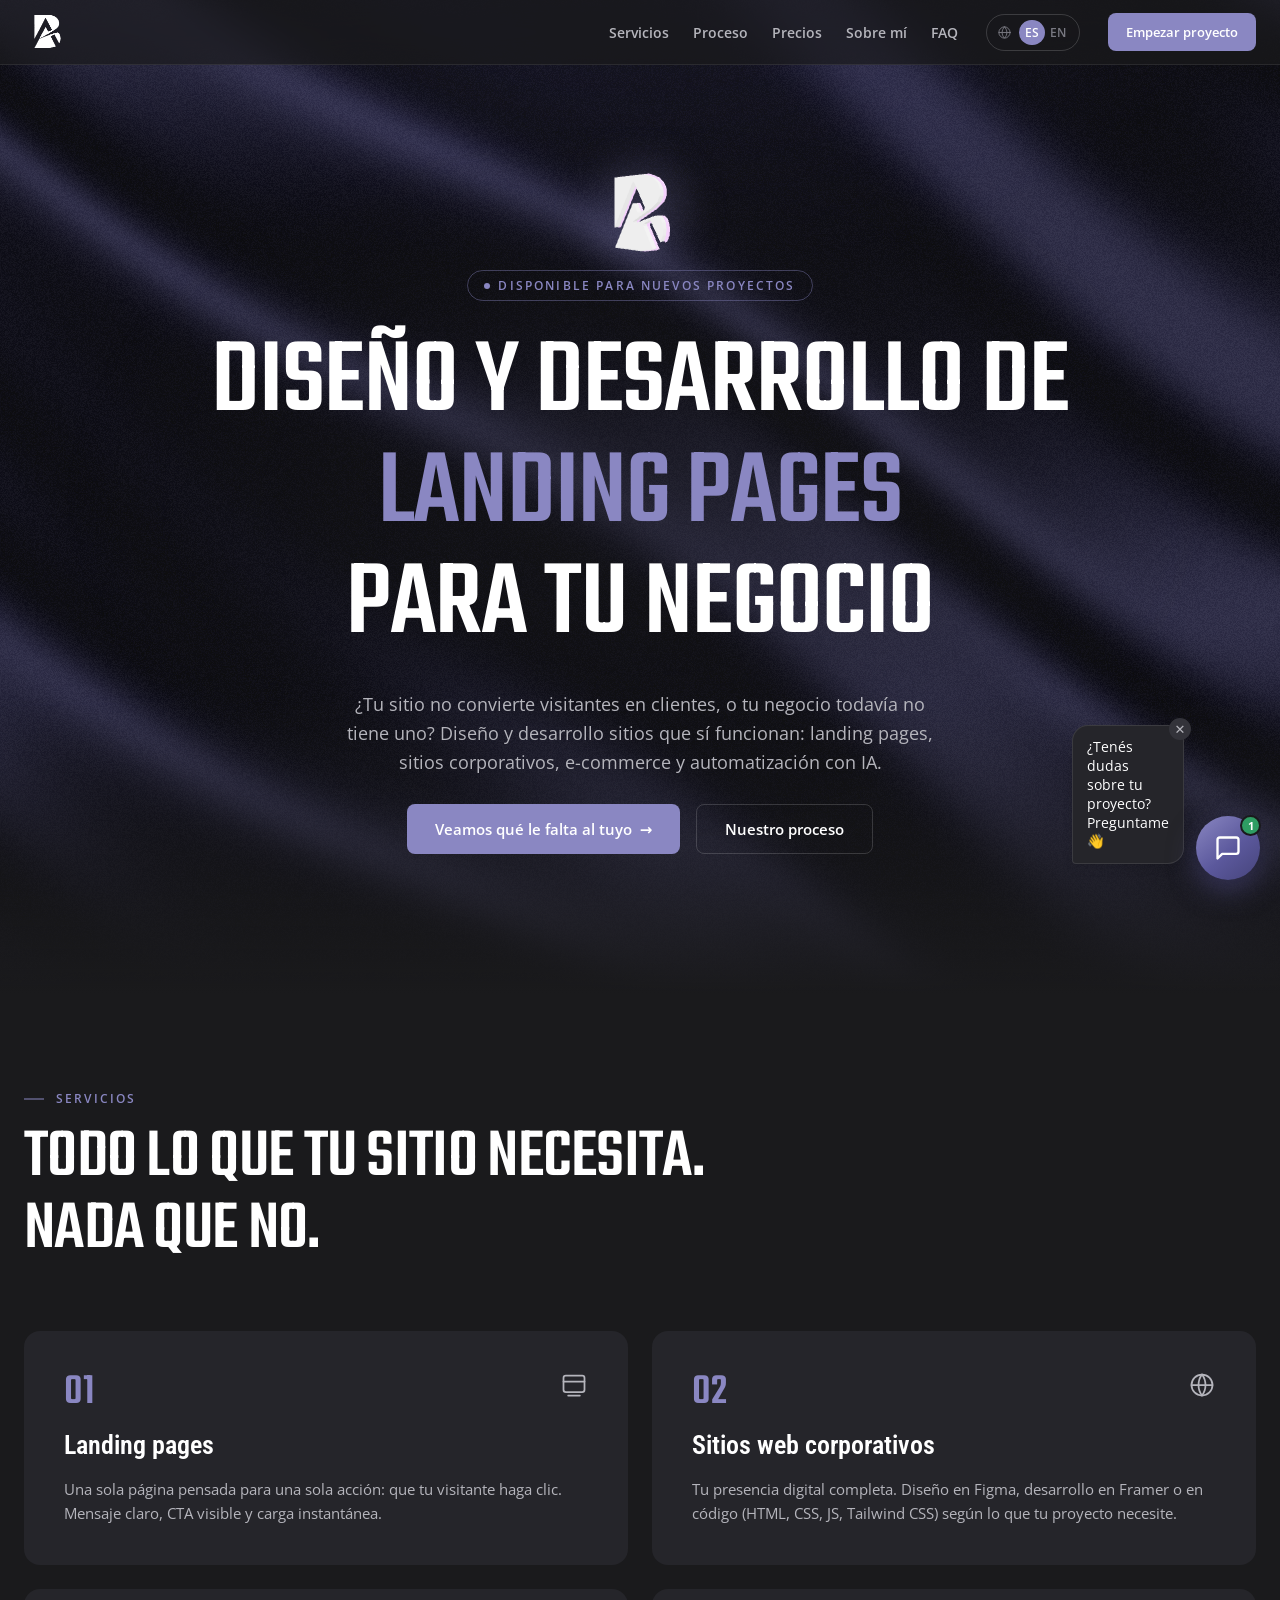
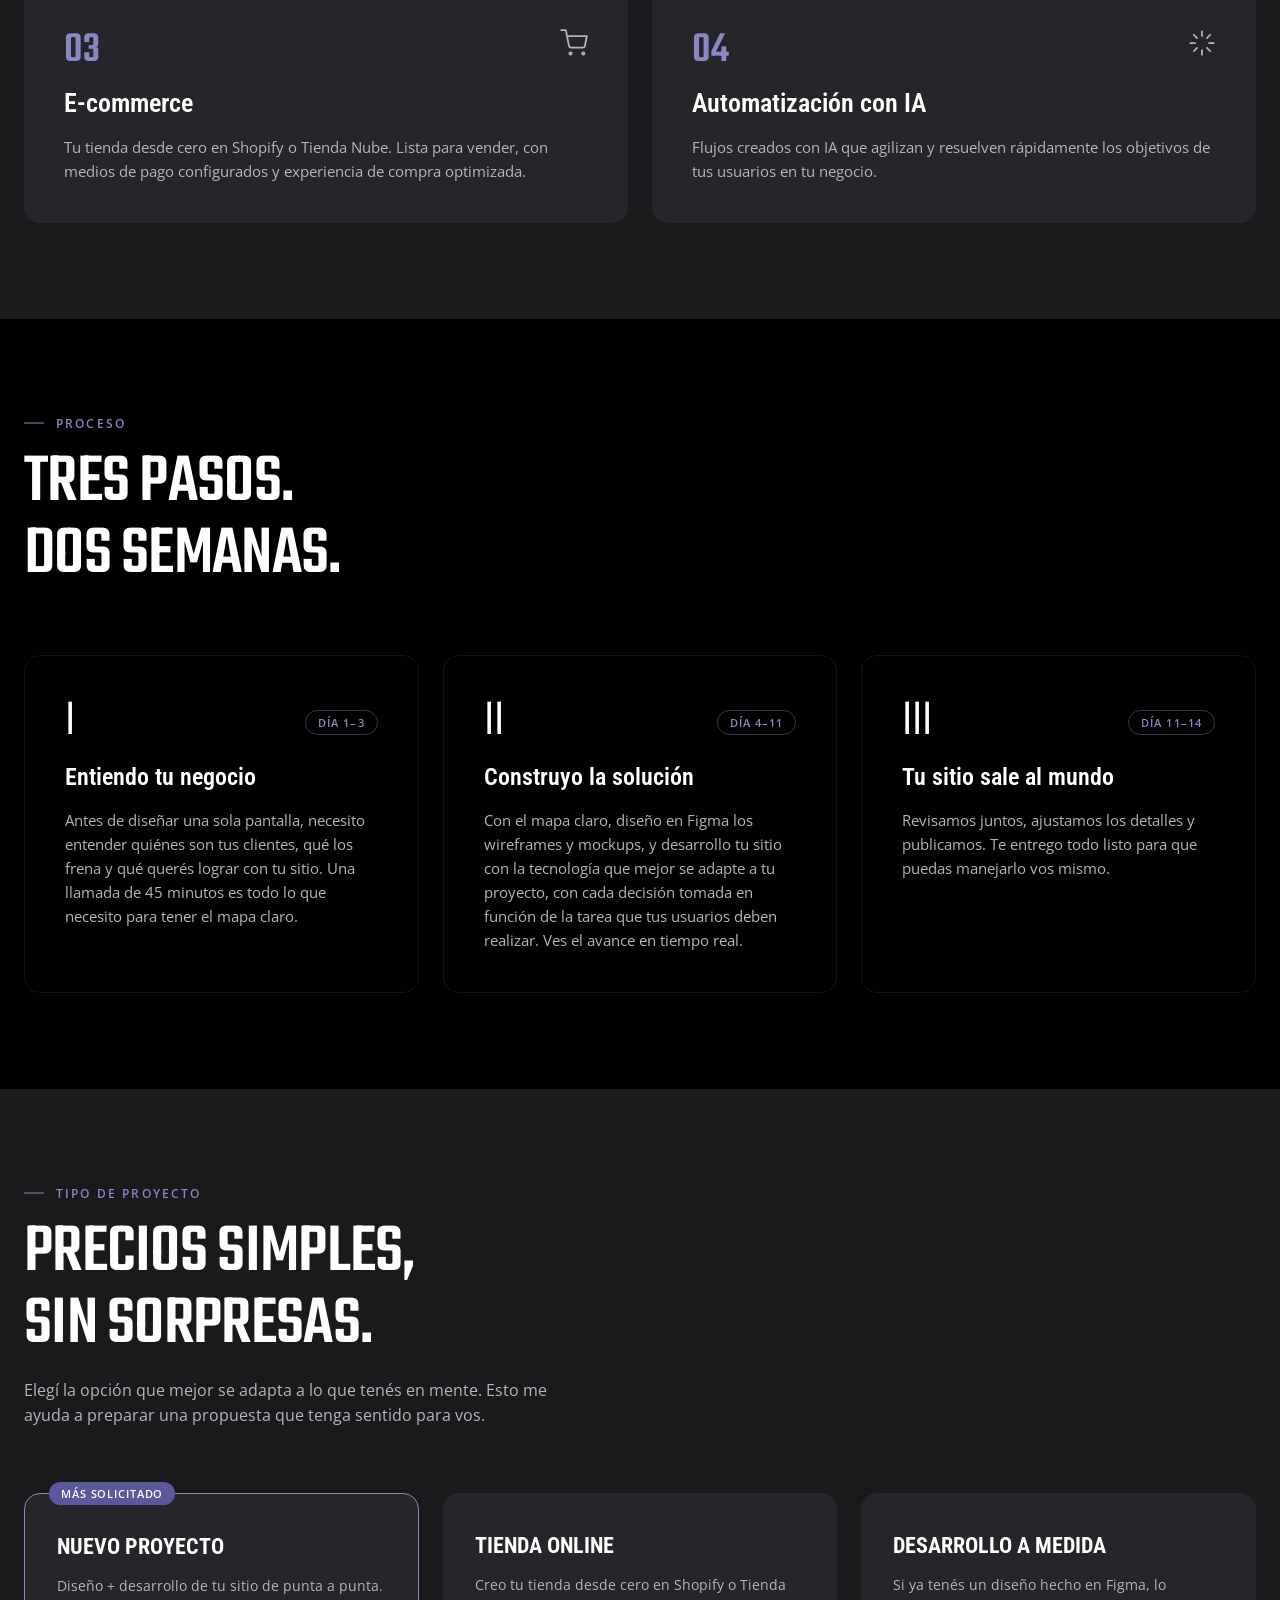
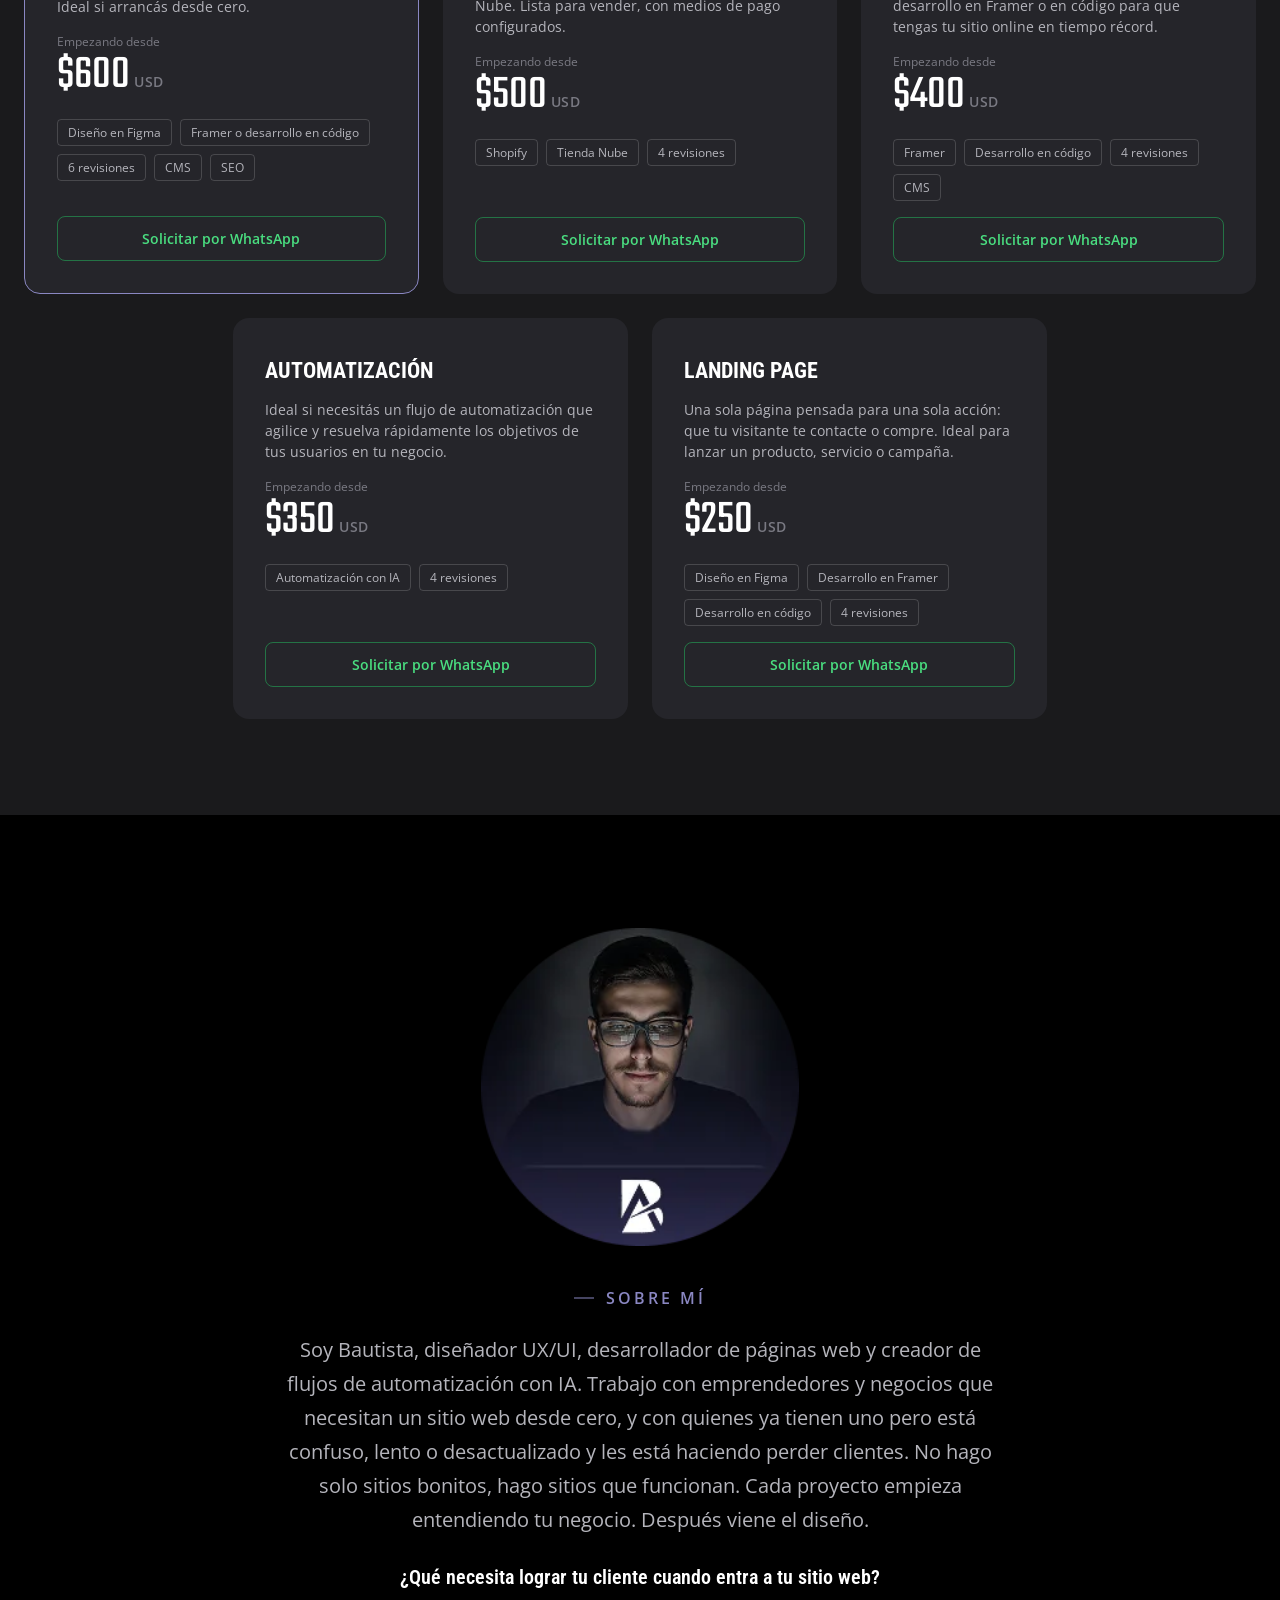
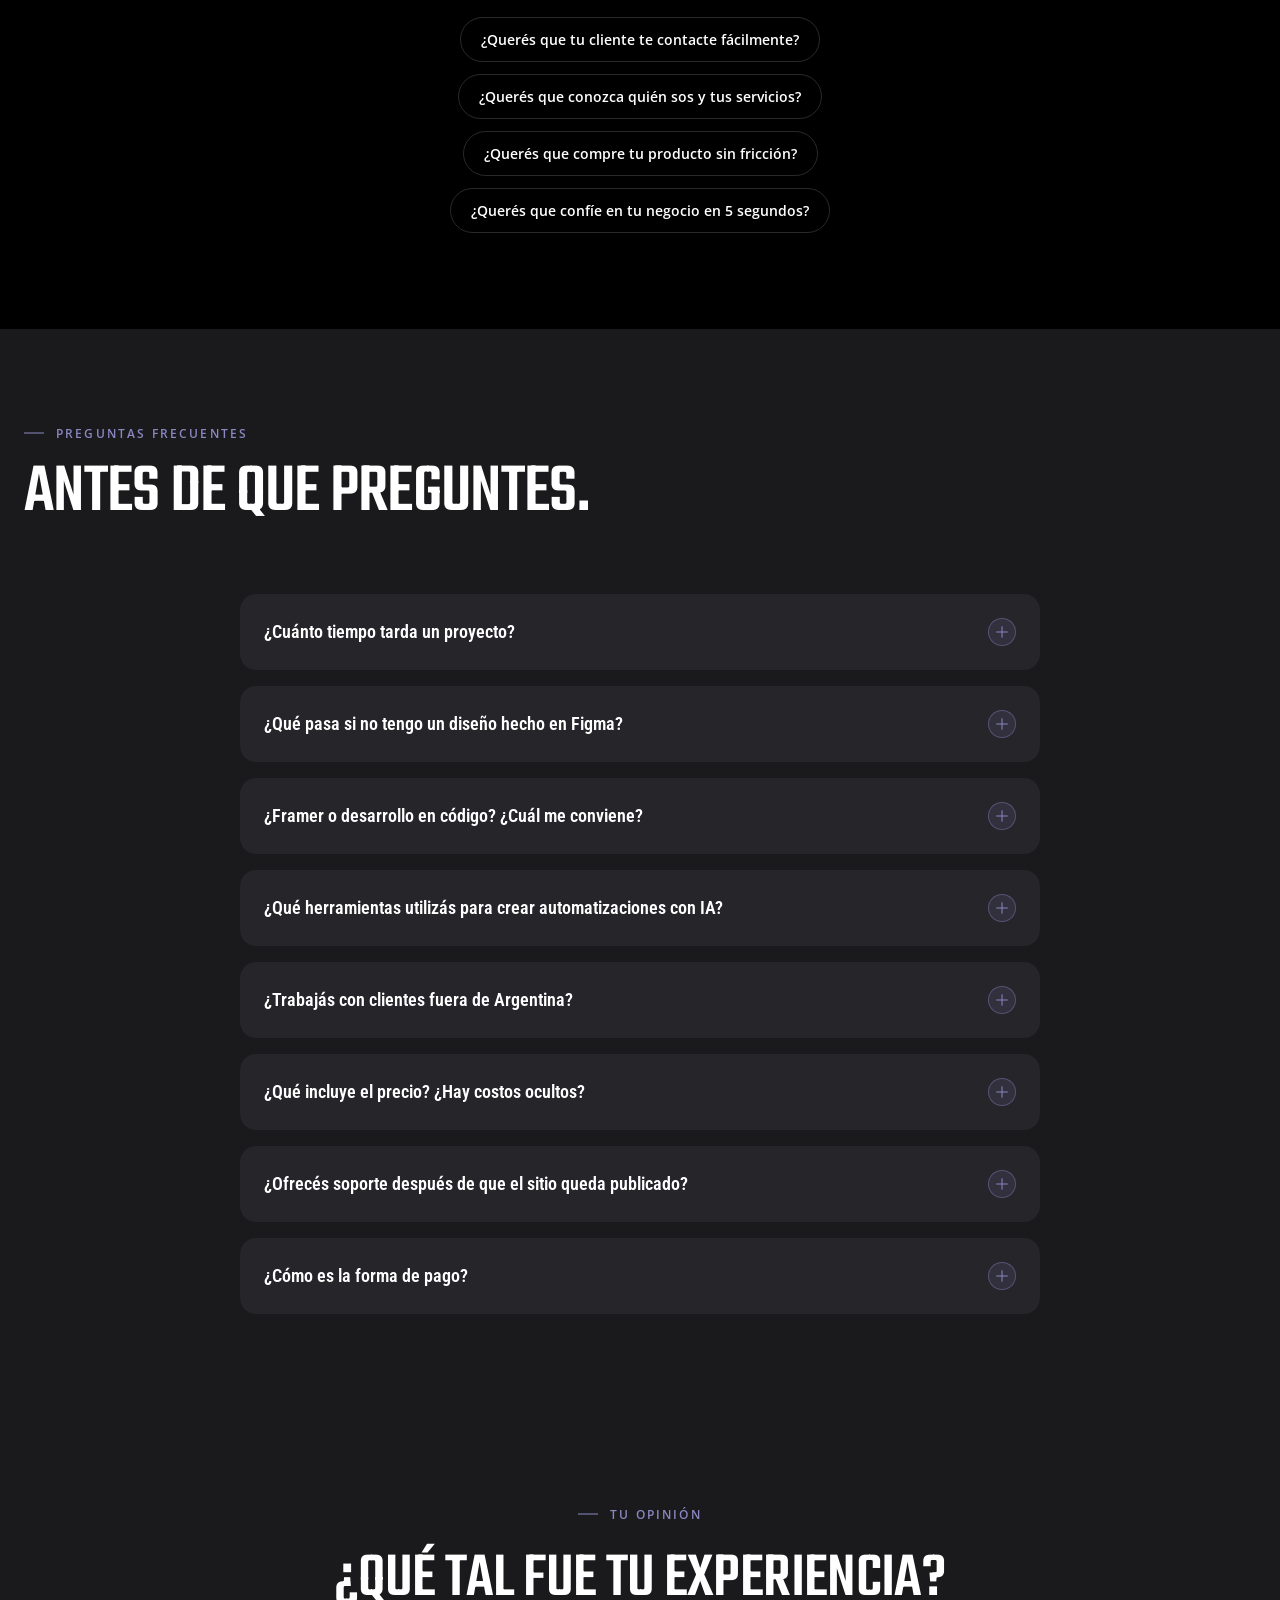
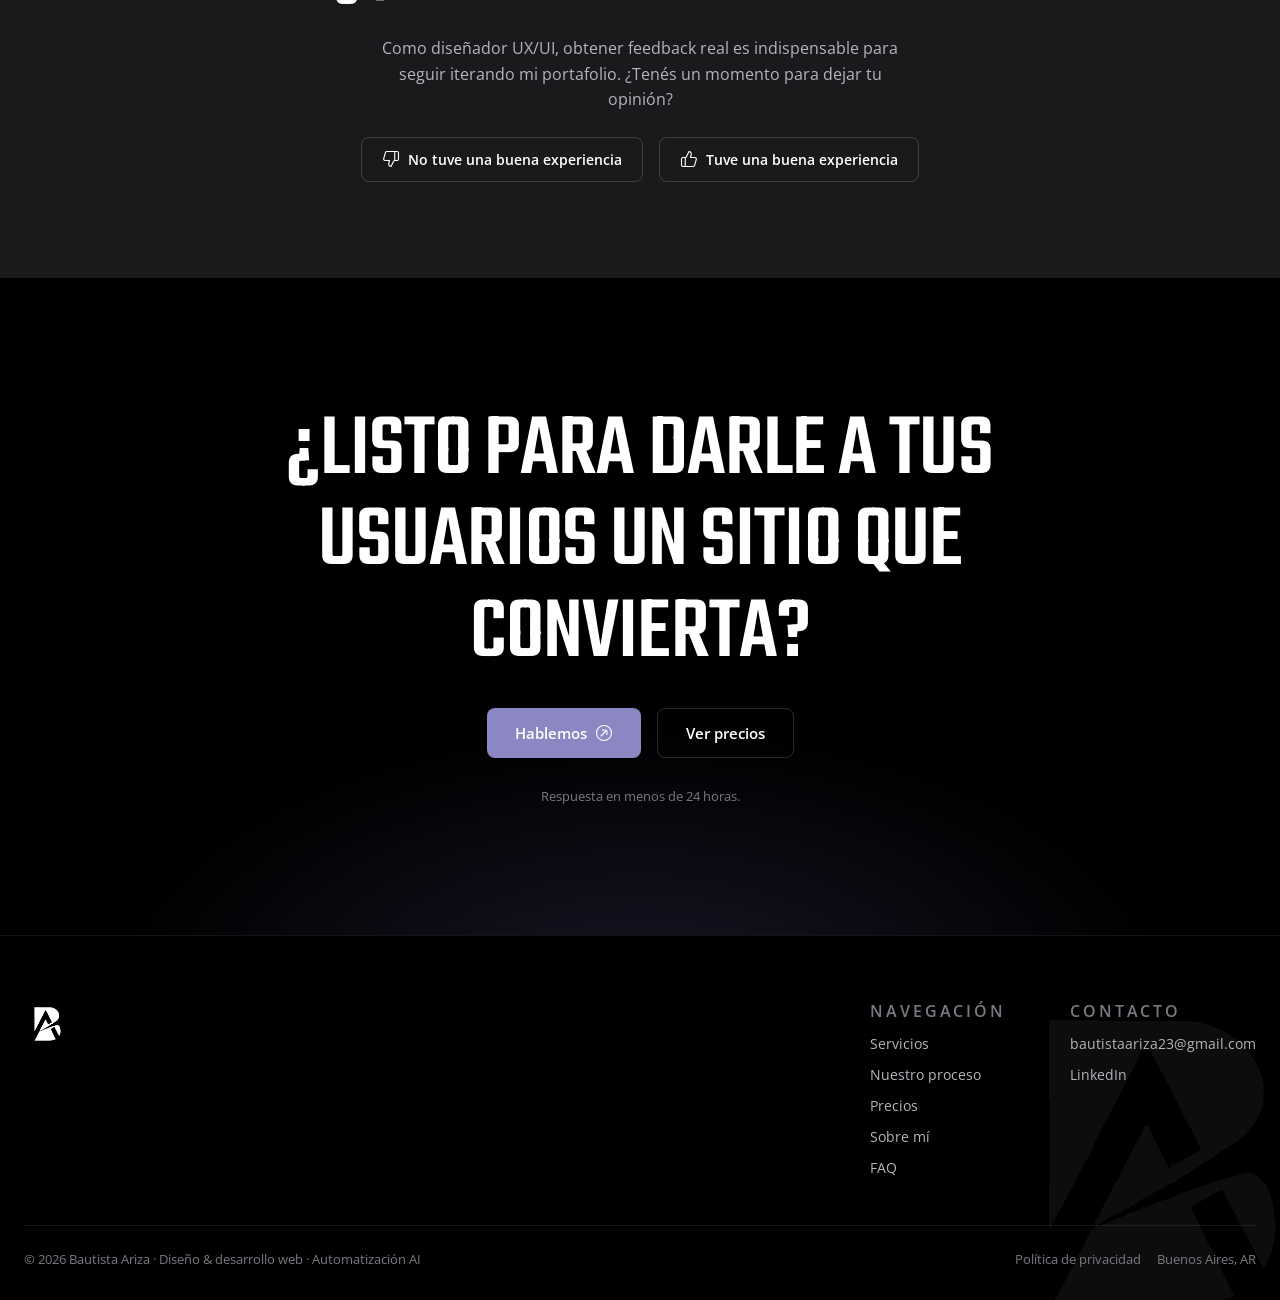
==== commit 678d6557: "Sobre mi: icono circle-arrow-up-right-02 en "Enviar por WhatsApp" Mismo icono y animacion que "Hable" ====
--- a/index.html
+++ b/index.html
@@ -471,7 +471,7 @@
         <div class="actions">
           <a href="#" class="btn btn-primary" id="goal-whatsapp" target="_blank" rel="noopener">
             <span class="lang-es">Enviar por WhatsApp</span><span class="lang-en">Send via WhatsApp</span>
-            <span aria-hidden="true">→</span>
+            <svg class="btn-icon" width="18" height="18" viewBox="0 0 24 24" fill="none" stroke="currentColor" stroke-width="1.5" stroke-linecap="round" stroke-linejoin="round" aria-hidden="true"><path d="M21.9999 12C21.9999 17.5228 17.5228 22 11.9999 22C6.47709 22 1.99994 17.5228 1.99994 12C1.99994 6.47715 6.47709 2 11.9999 2C17.5228 2 21.9999 6.47715 21.9999 12Z"></path><path d="M14.9999 9L7.99994 16"></path><path d="M9.99994 8.11274C9.99994 8.11274 14.8287 7.70569 15.5615 8.43847C16.2943 9.17125 15.8872 14 15.8872 14"></path></svg>
           </a>
           <a href="#" class="btn btn-outline" id="goal-email">
             <span class="lang-es">Prefiero email</span><span class="lang-en">I prefer email</span>
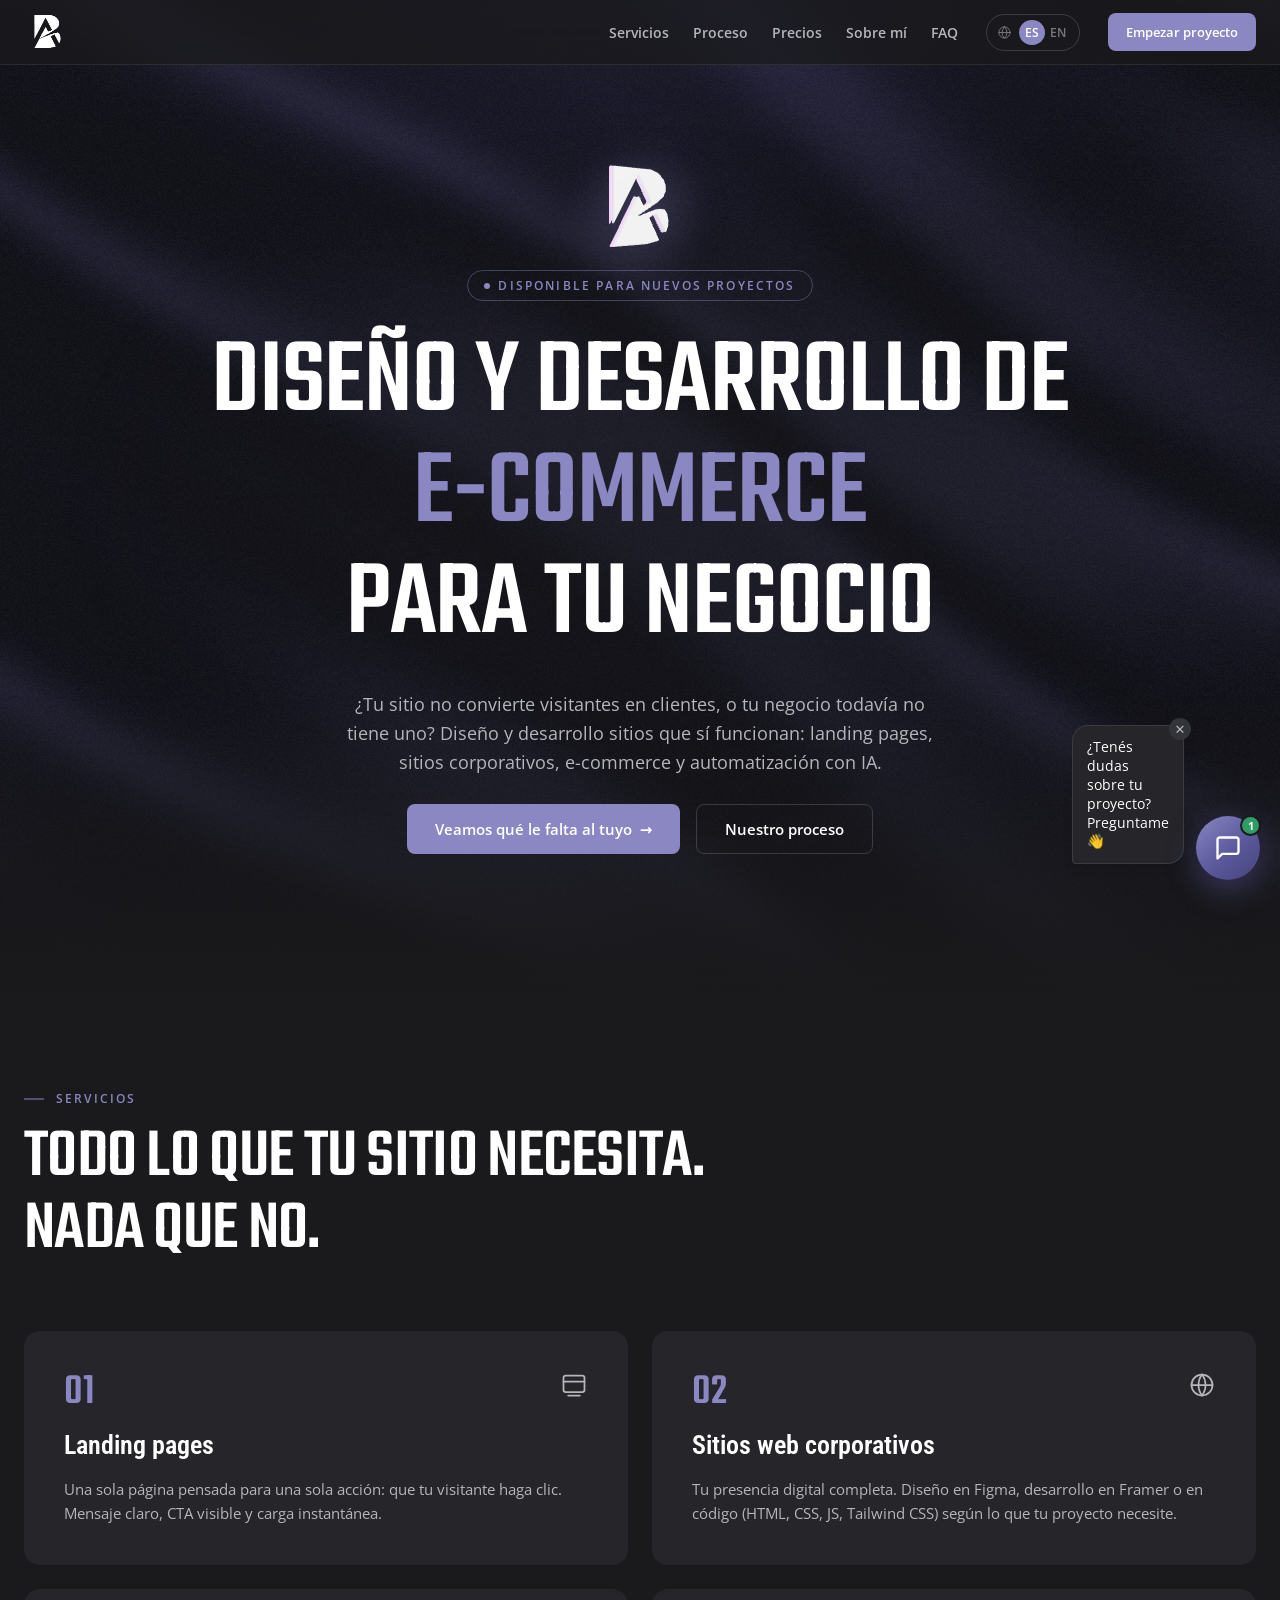
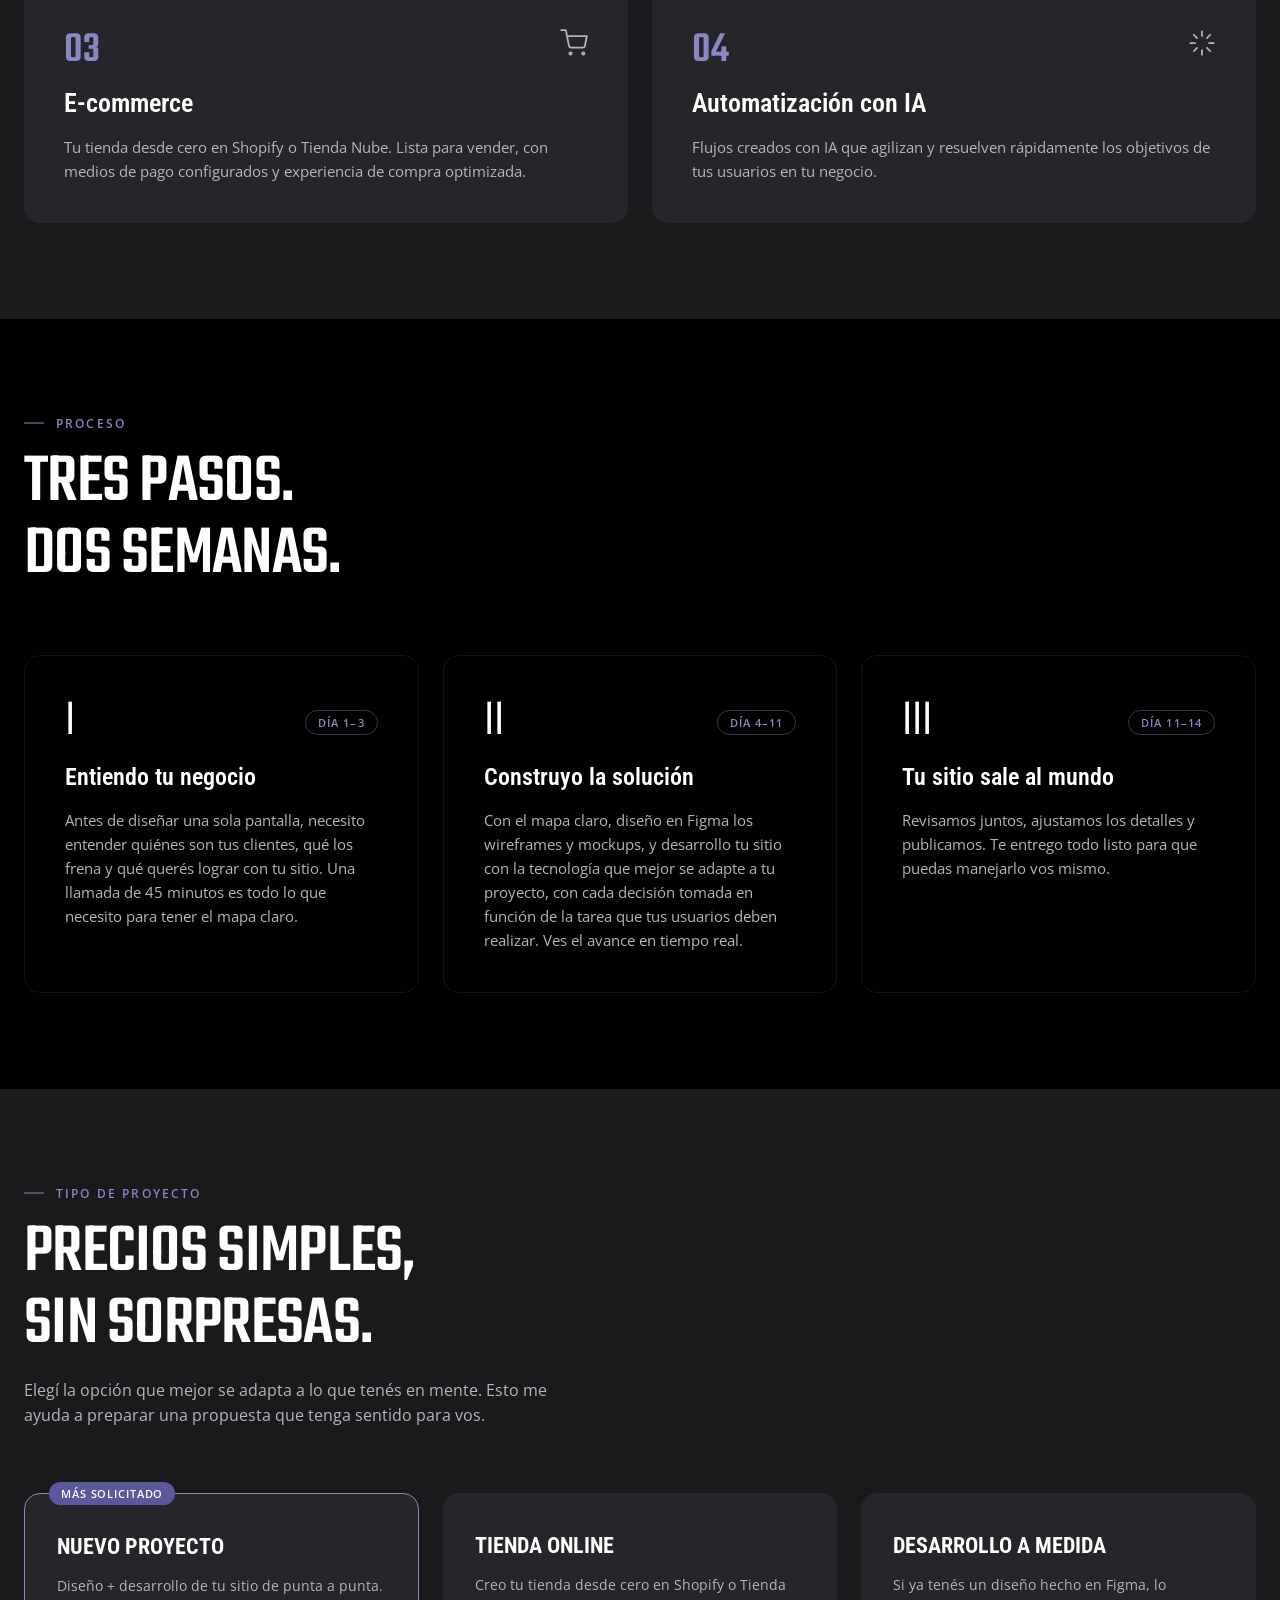
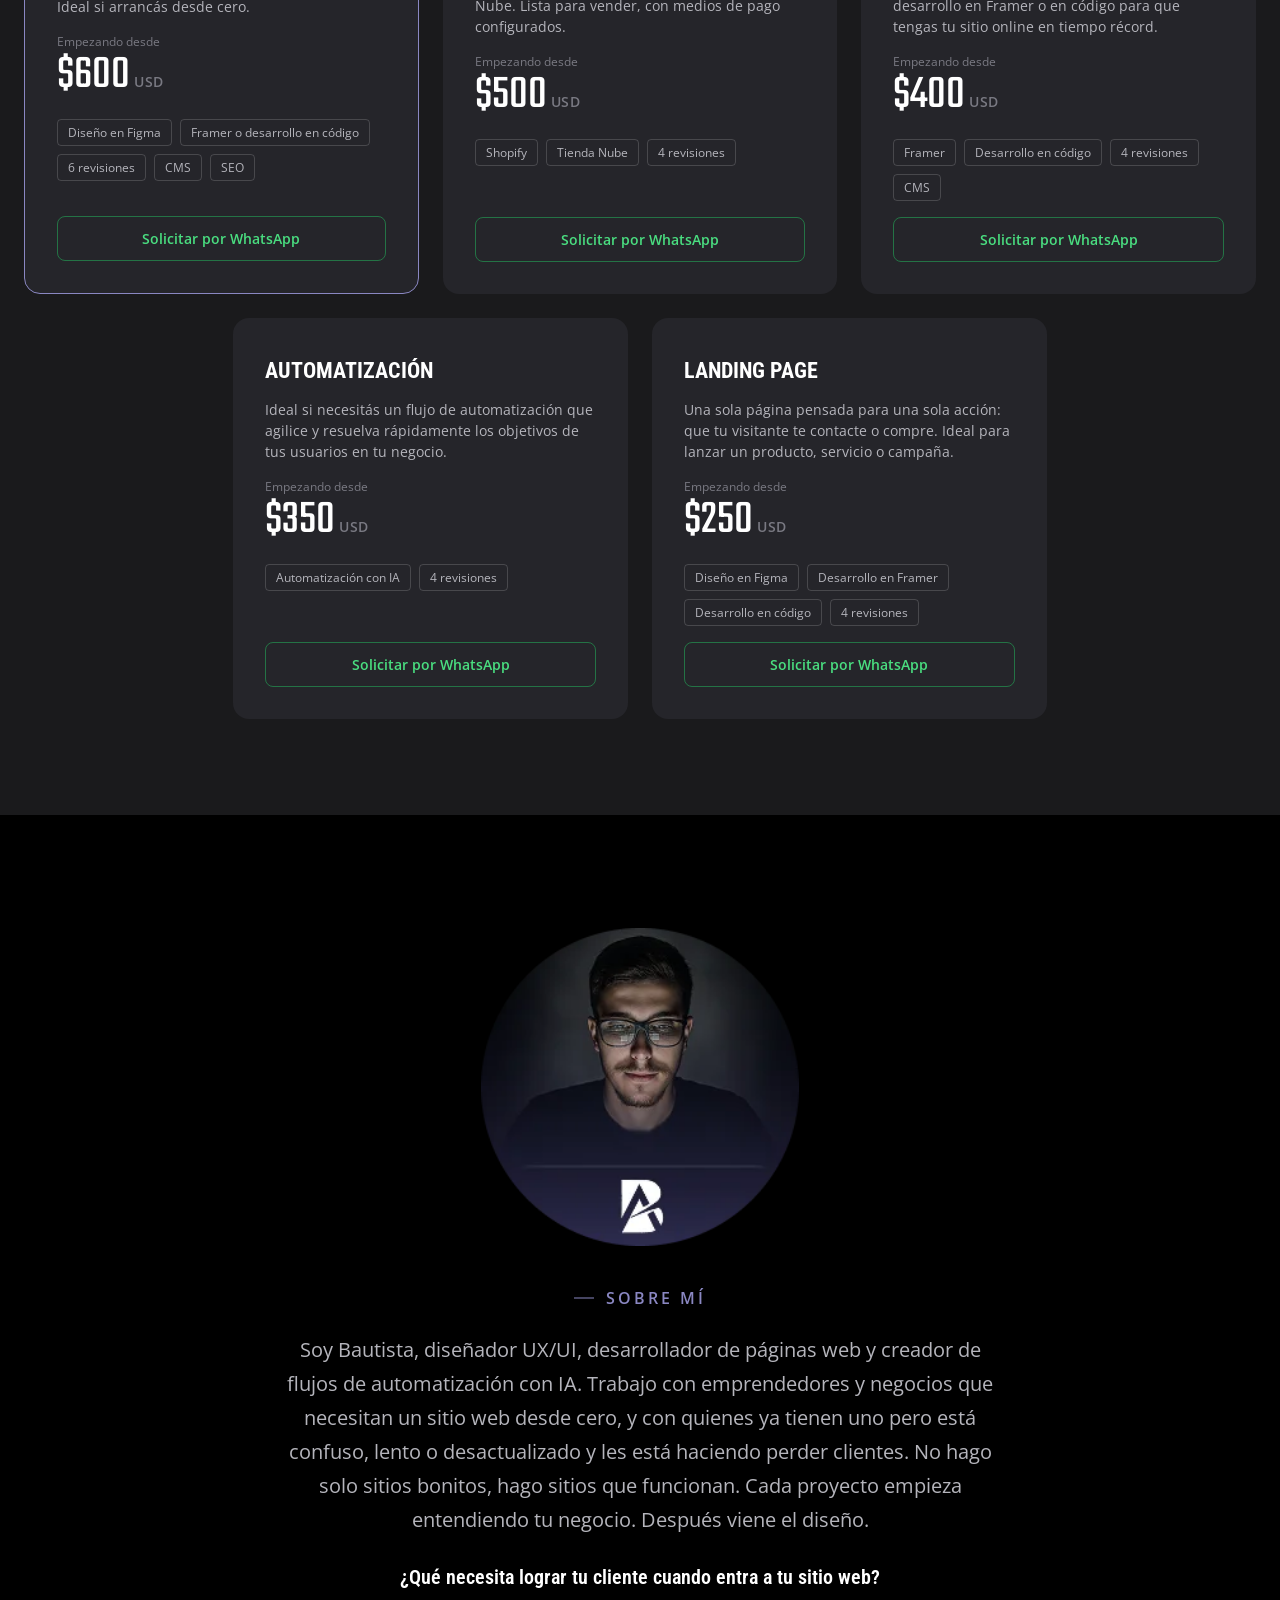
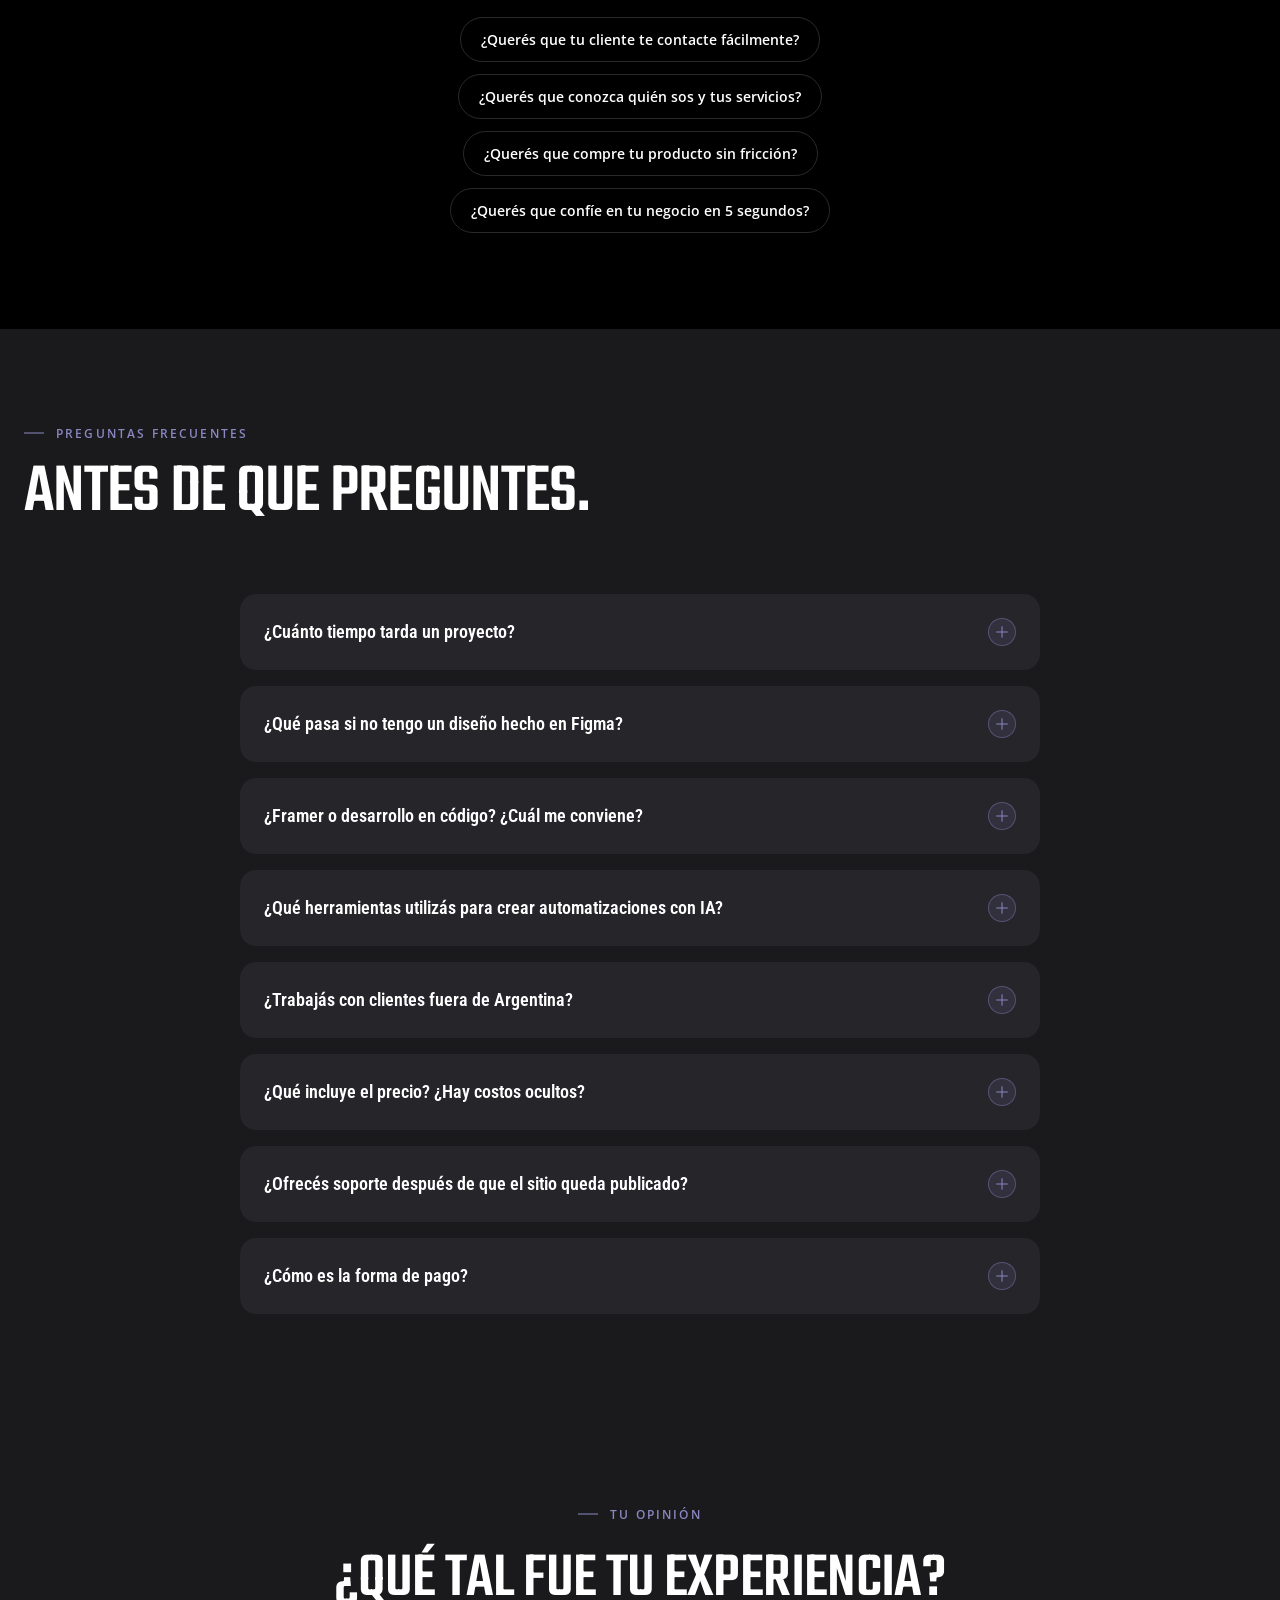
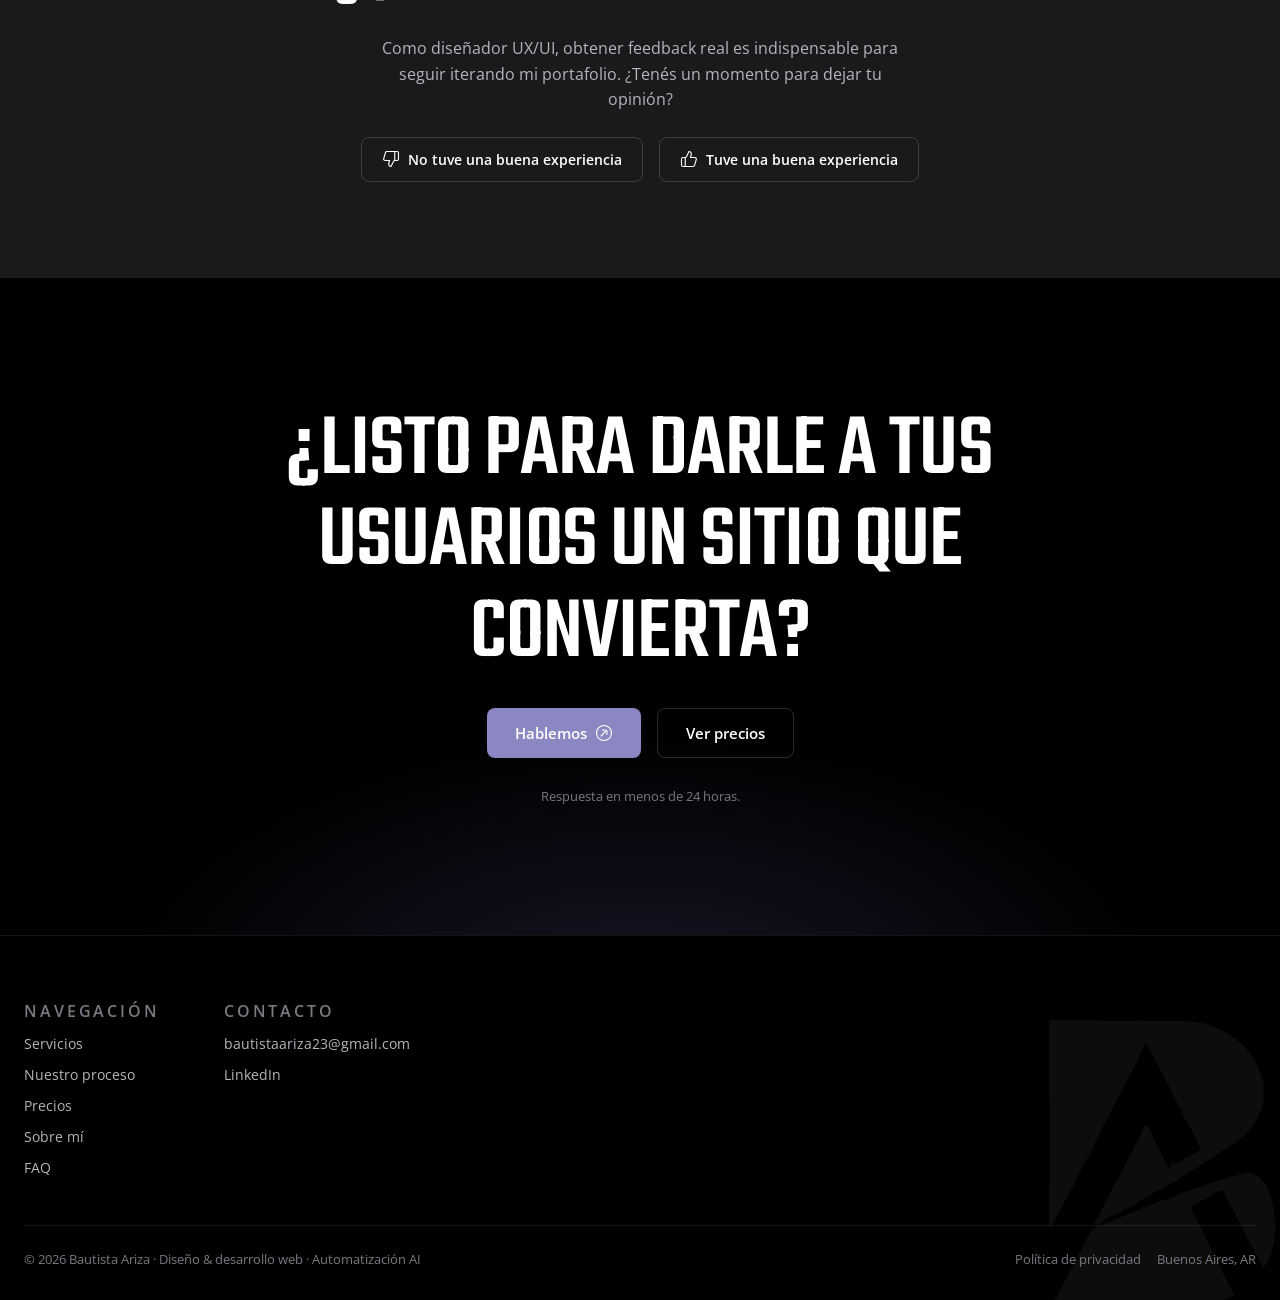
==== commit 9a728767: "Footer: quitar el logo, quedan solo Navegacion y Contacto Se elimina el bloque .footer-about (logo) " ====
--- a/index.html
+++ b/index.html
@@ -725,12 +725,6 @@
 
   <div class="footer-inner">
     <div class="footer-cols">
-      <div class="footer-about">
-        <div class="footer-brand">
-          <img src="assets/img/logo.png" alt="Bautista Ariza">
-        </div>
-      </div>
-
       <nav class="footer-nav">
         <div class="footer-col">
           <span class="footer-col-title"><span class="lang-es">Navegación</span><span class="lang-en">Navigation</span></span>
--- a/css/styles.css
+++ b/css/styles.css
@@ -1314,25 +1314,6 @@
   margin-bottom: var(--s-12);
 }
 
-.footer-about {
-  max-width: 320px;
-  display: flex;
-  flex-direction: column;
-  gap: var(--s-4);
-}
-
-.footer-brand {
-  display: flex;
-  align-items: center;
-  gap: var(--s-3);
-}
-
-.footer-brand img {
-  width: 44px;
-  height: 49px;
-  object-fit: contain;
-}
-
 .footer-nav {
   display: flex;
   gap: var(--s-16);
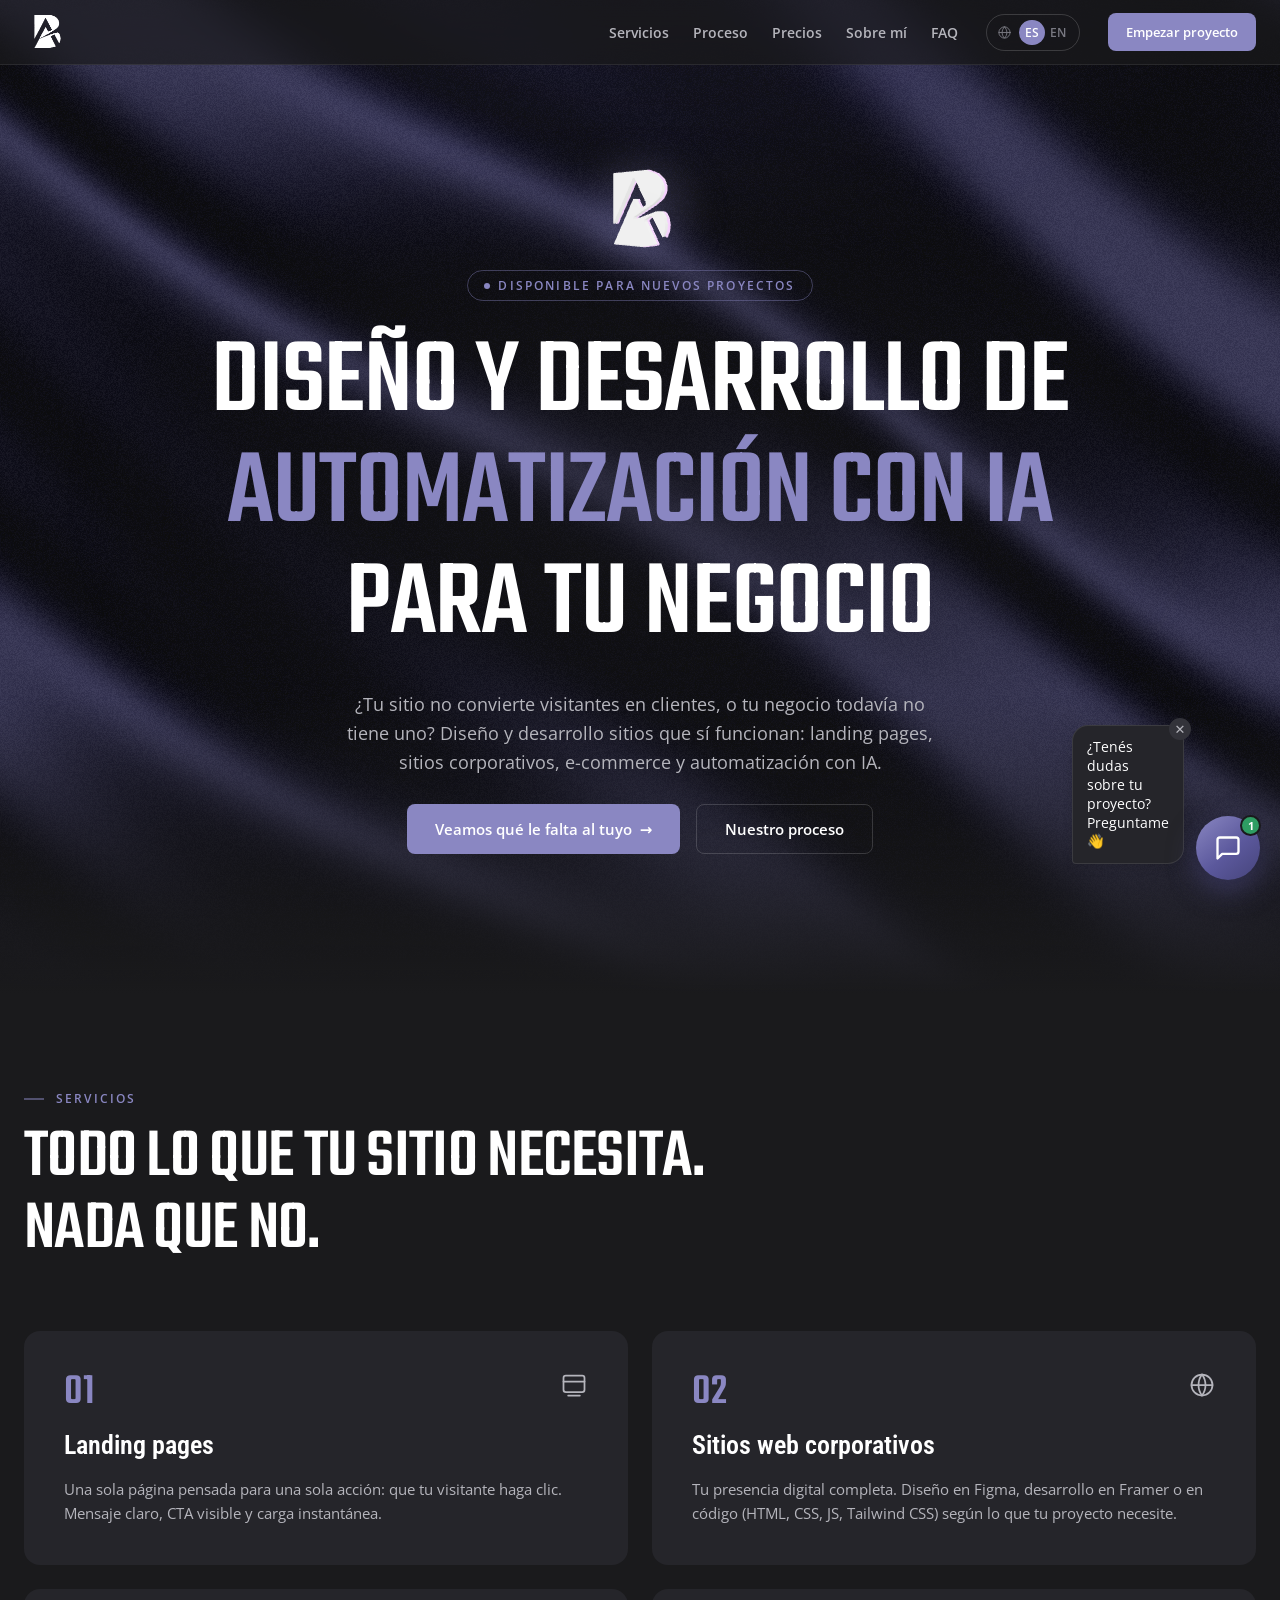
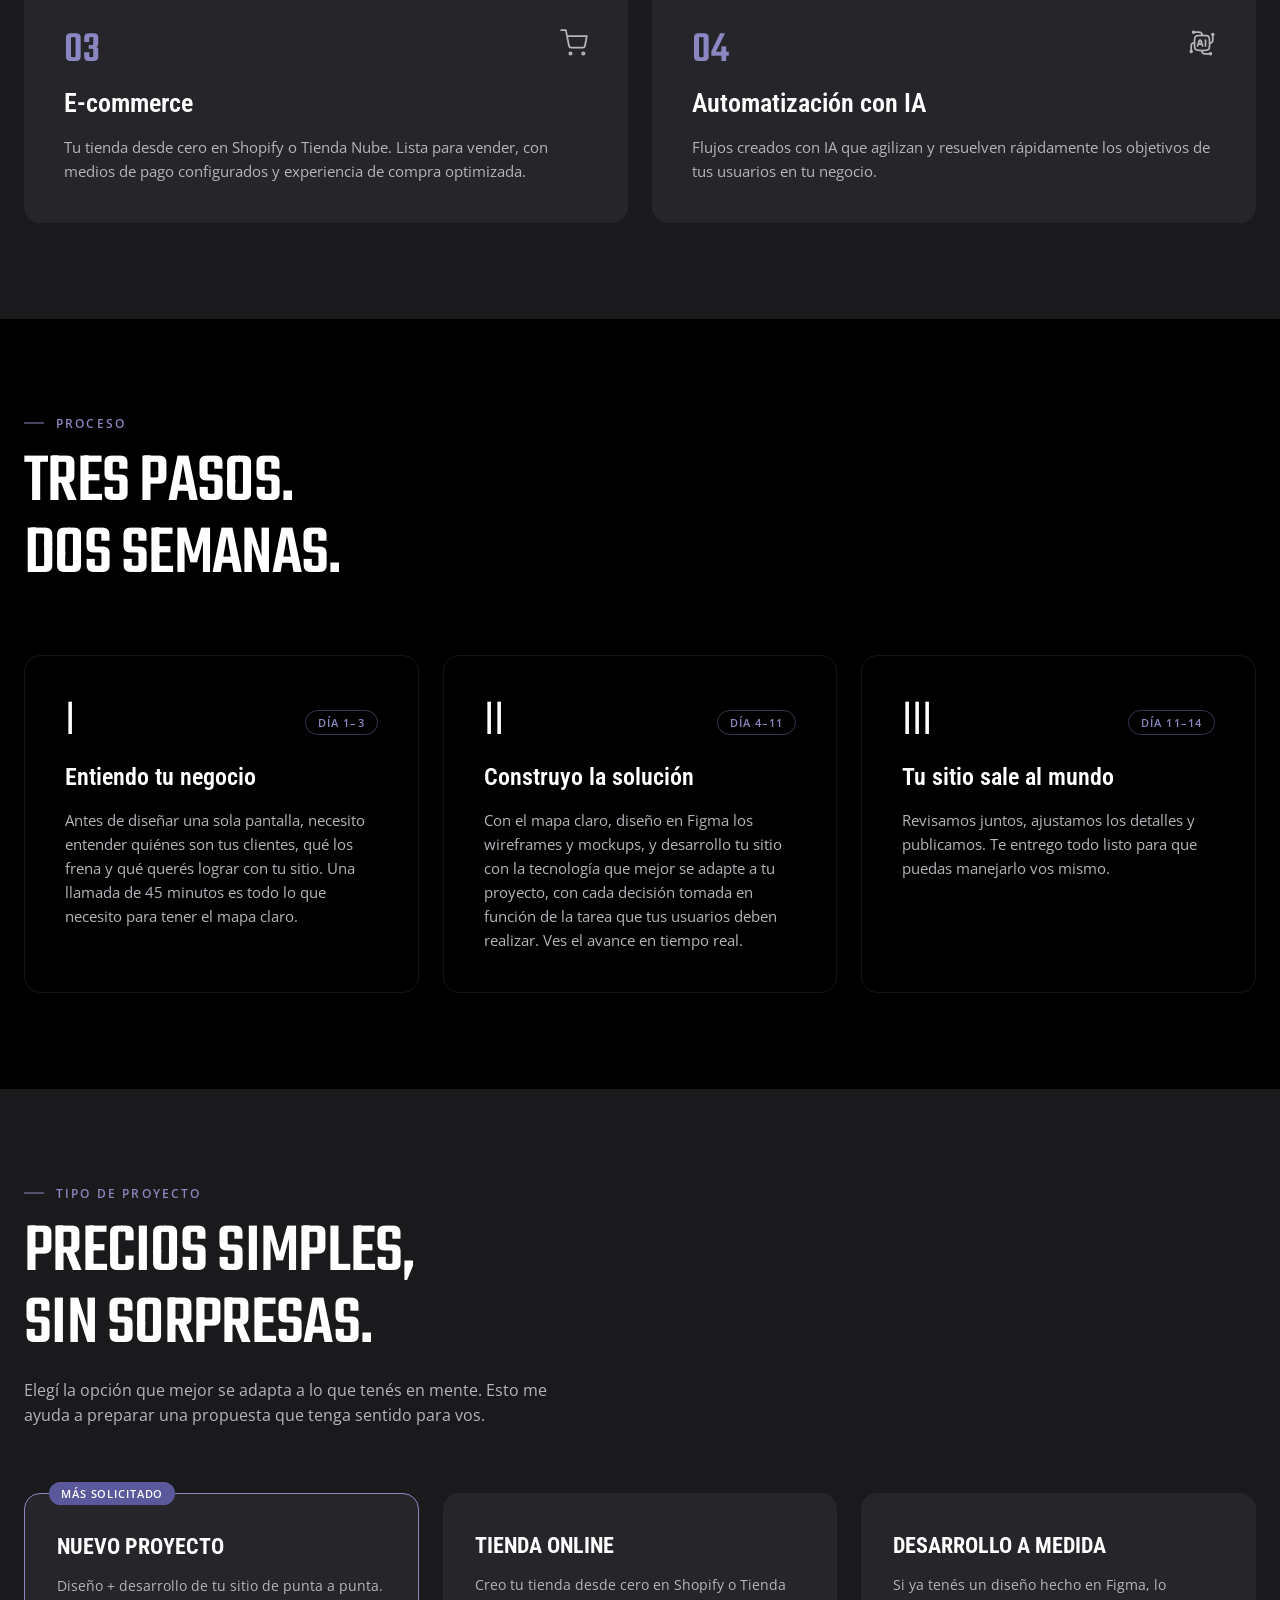
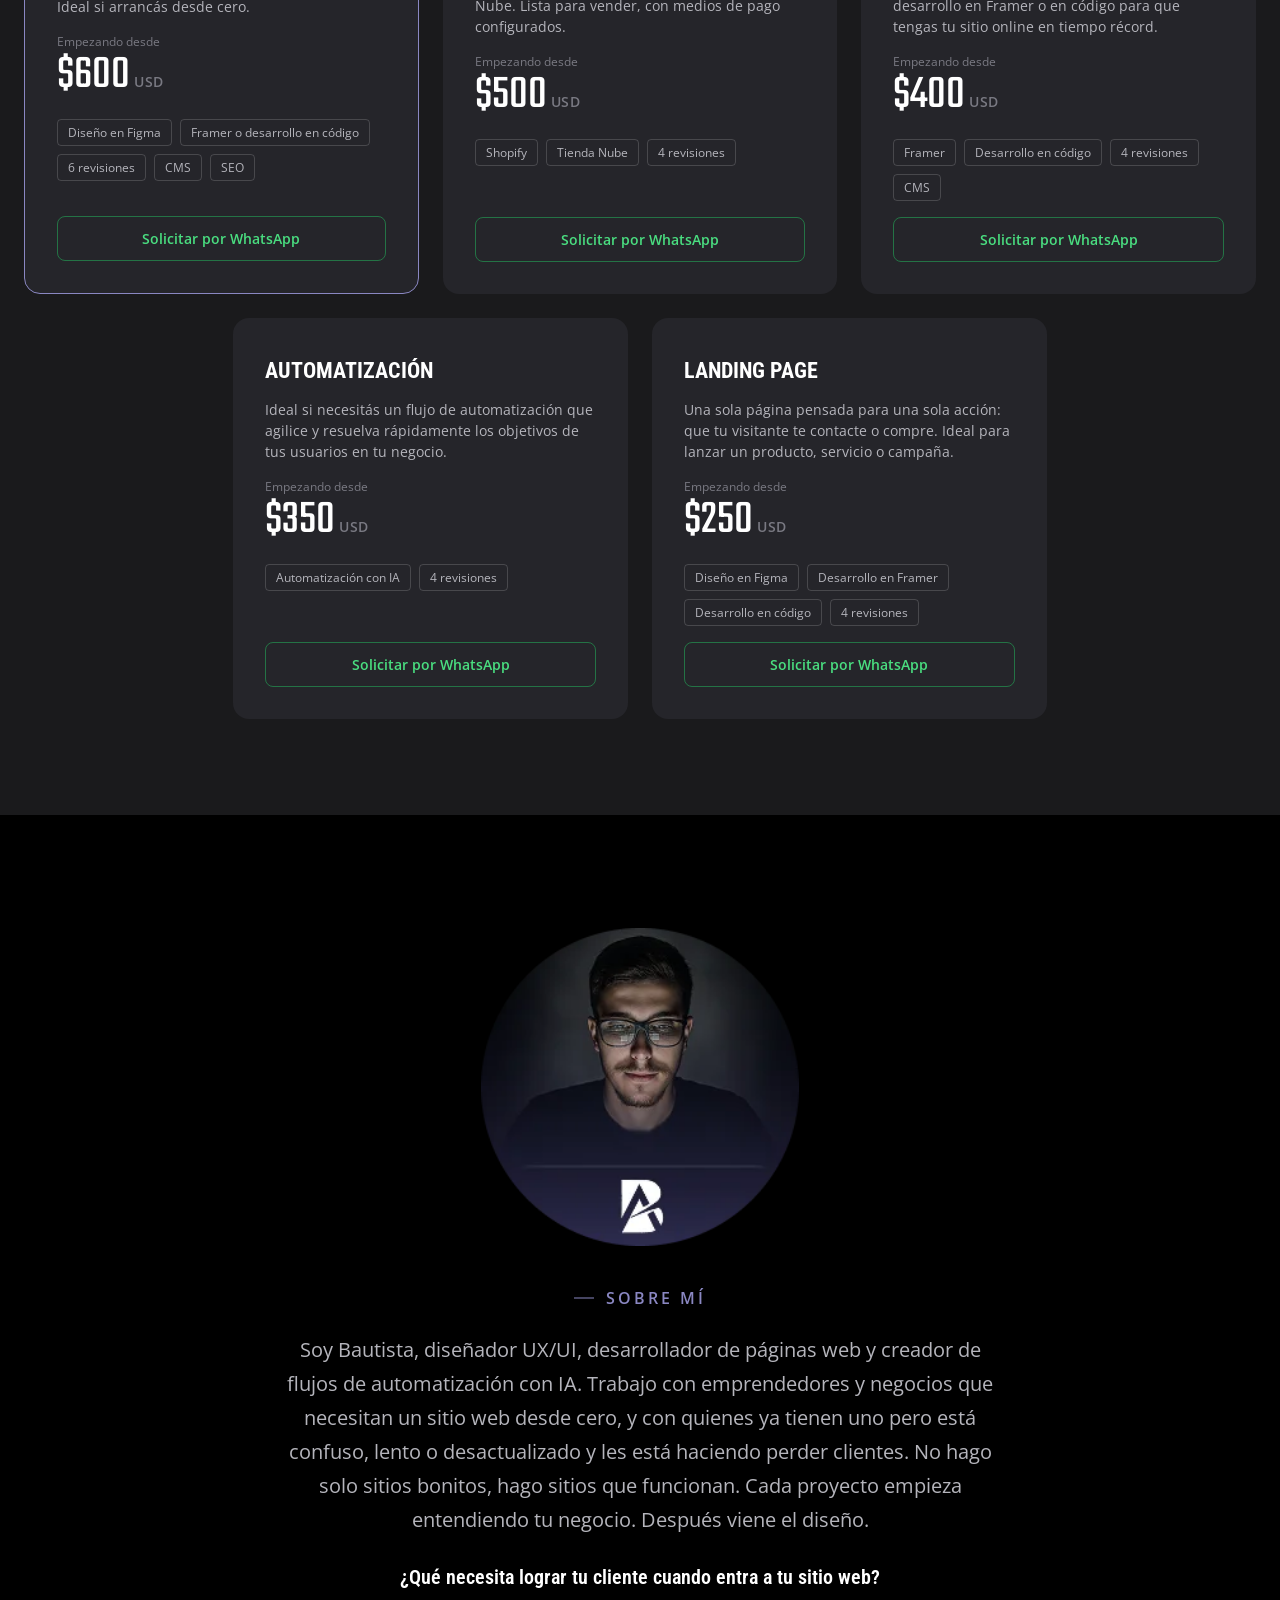
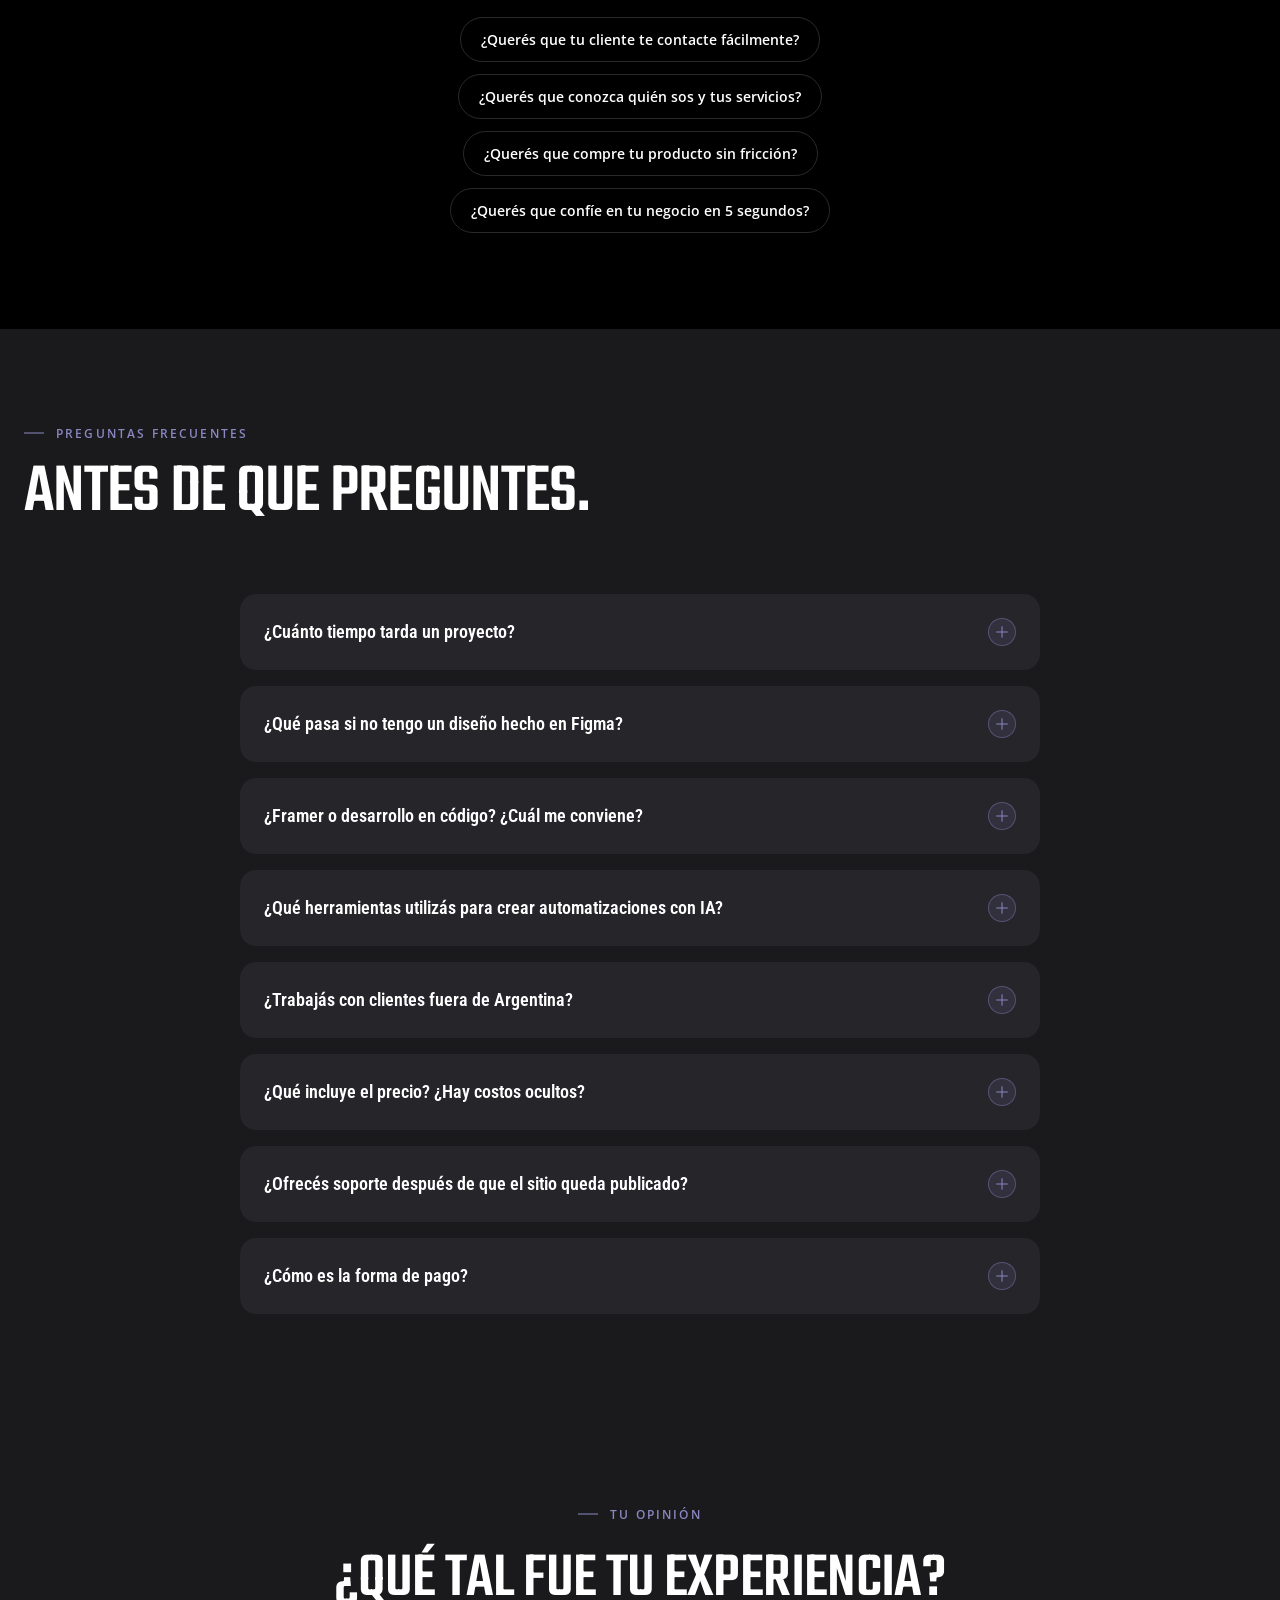
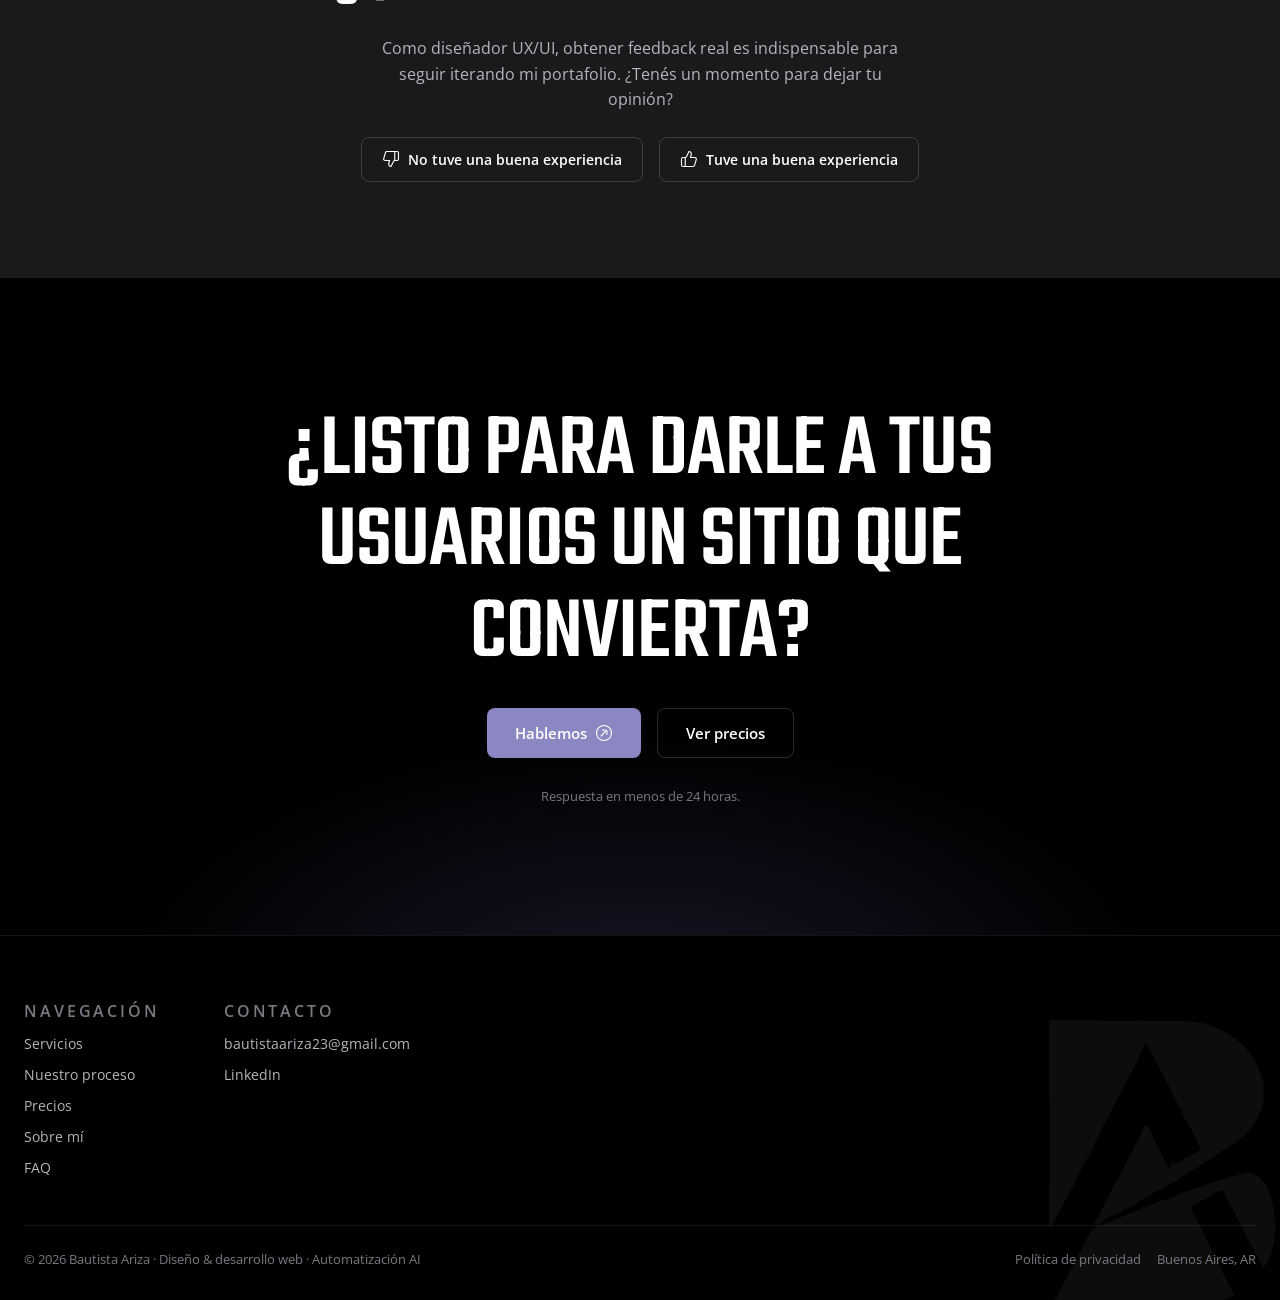
==== commit 2534db04: "Servicios: icono ai-network en la card de Automatizacion con IA Icono de Hugeicons (stroke rounded, " ====
--- a/index.html
+++ b/index.html
@@ -218,7 +218,7 @@
       <article class="card card-filled" data-reveal>
         <div class="card-head">
           <span class="card-number">04</span>
-          <svg class="card-icon" width="28" height="28" viewBox="0 0 24 24" fill="none" stroke="#B5B5BC" stroke-width="1.5" stroke-linecap="round" stroke-linejoin="round" aria-hidden="true"><path d="M12 2v4"></path><path d="M12 18v4"></path><path d="M4.93 4.93l2.83 2.83"></path><path d="M16.24 16.24l2.83 2.83"></path><path d="M2 12h4"></path><path d="M18 12h4"></path><path d="M4.93 19.07l2.83-2.83"></path><path d="M16.24 7.76l2.83-2.83"></path></svg>
+          <svg class="card-icon" width="28" height="28" viewBox="0 0 24 24" fill="none" stroke="#B5B5BC" stroke-width="1.5" stroke-linecap="round" stroke-linejoin="round" aria-hidden="true"><path d="M21.25 5.5C20.8358 5.5 20.5 5.16421 20.5 4.75C20.5 4.33579 20.8358 4 21.25 4C21.6642 4 22 4.33579 22 4.75C22 5.16421 21.6642 5.5 21.25 5.5ZM21.25 5.5V9.25C21.25 9.94778 21.25 10.2967 21.1639 10.5806C20.97 11.2198 20.4698 11.72 19.8306 11.9139C19.5467 12 19.1978 12 18.5 12"></path><path d="M2.75 18.5C3.16421 18.5 3.5 18.8358 3.5 19.25C3.5 19.6642 3.16421 20 2.75 20C2.33579 20 2 19.6642 2 19.25C2 18.8358 2.33579 18.5 2.75 18.5ZM2.75 18.5L2.75 14.75C2.75 14.0522 2.75 13.7033 2.83612 13.4194C3.03002 12.7802 3.53023 12.28 4.16943 12.0861C4.45333 12 4.80222 12 5.5 12"></path><path d="M5.5 2.75009C5.5 3.16431 5.16421 3.50009 4.75 3.50009C4.33579 3.50009 4 3.16431 4 2.75009C4 2.33588 4.33579 2.00009 4.75 2.00009C5.16421 2.00009 5.5 2.33588 5.5 2.75009ZM5.5 2.75009L9.25 2.75009C9.94778 2.75009 10.2967 2.75009 10.5806 2.83621C11.2198 3.03011 11.72 3.53032 11.9139 4.16952C12 4.45342 12 4.80231 12 5.50009"></path><path d="M18.5 21.2501C18.5 20.8359 18.8358 20.5001 19.25 20.5001C19.6642 20.5001 20 20.8359 20 21.2501C20 21.6643 19.6642 22.0001 19.25 22.0001C18.8358 22.0001 18.5 21.6643 18.5 21.2501ZM18.5 21.2501L14.75 21.2501C14.0522 21.2501 13.7033 21.2501 13.4194 21.164C12.7802 20.9701 12.28 20.4699 12.0861 19.8307C12 19.5468 12 19.1979 12 18.5001"></path><path d="M5.54883 11.9512C5.54883 8.88704 5.54883 7.35498 6.50073 6.40307C7.45263 5.45117 8.9847 5.45117 12.0488 5.45117C15.113 5.45117 16.645 5.45117 17.5969 6.40307C18.5488 7.35498 18.5488 8.88704 18.5488 11.9512C18.5488 15.0153 18.5488 16.5474 17.5969 17.4993C16.645 18.4512 15.113 18.4512 12.0488 18.4512C8.9847 18.4512 7.45263 18.4512 6.50073 17.4993C5.54883 16.5474 5.54883 15.0153 5.54883 11.9512Z"></path><path d="M12.499 14.5L11.0384 9.97891C10.9465 9.69466 10.6648 9.5 10.3452 9.5C10.0256 9.5 9.74382 9.69466 9.65199 9.97891L8.19133 14.5M14.9989 9.5V14.5M8.72979 13H11.9606"></path></svg>
         </div>
         <h3 class="card-title"><span class="lang-es">Automatización con IA</span><span class="lang-en">AI automation</span></h3>
         <p class="card-text">
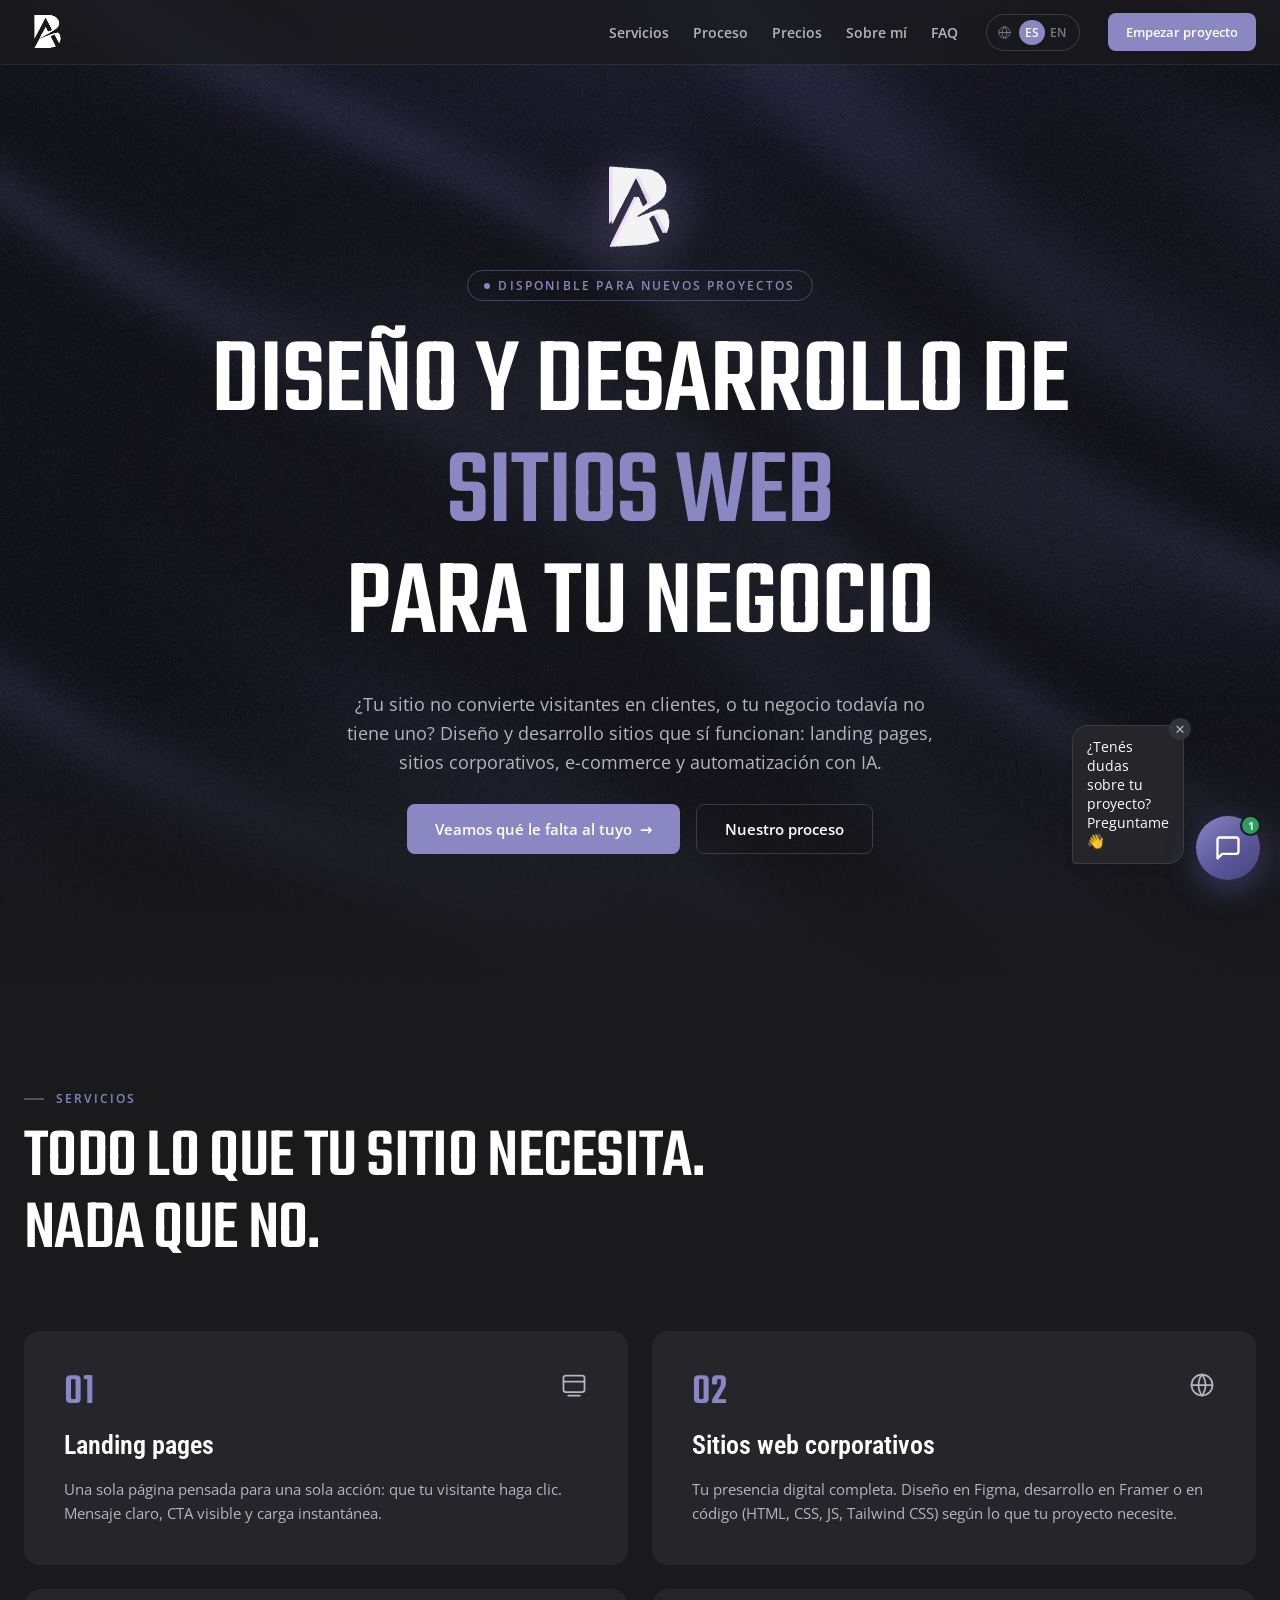
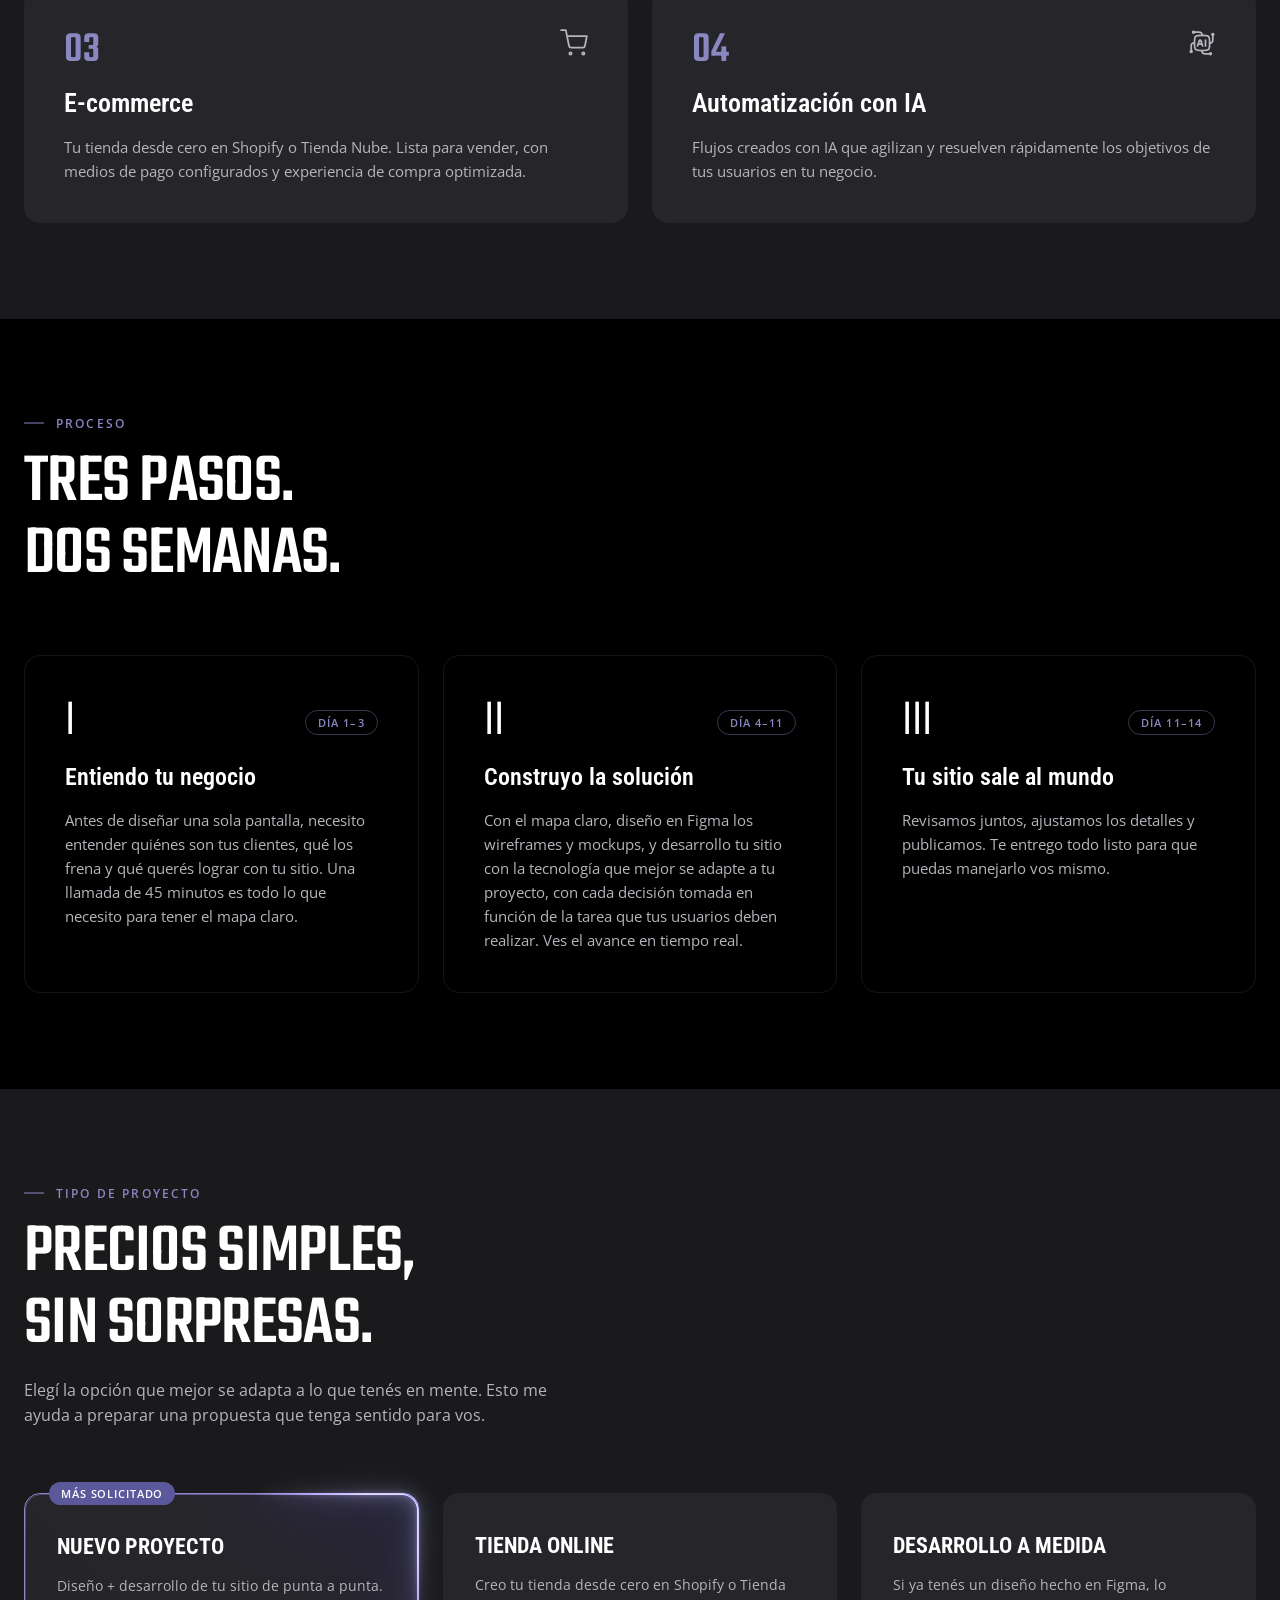
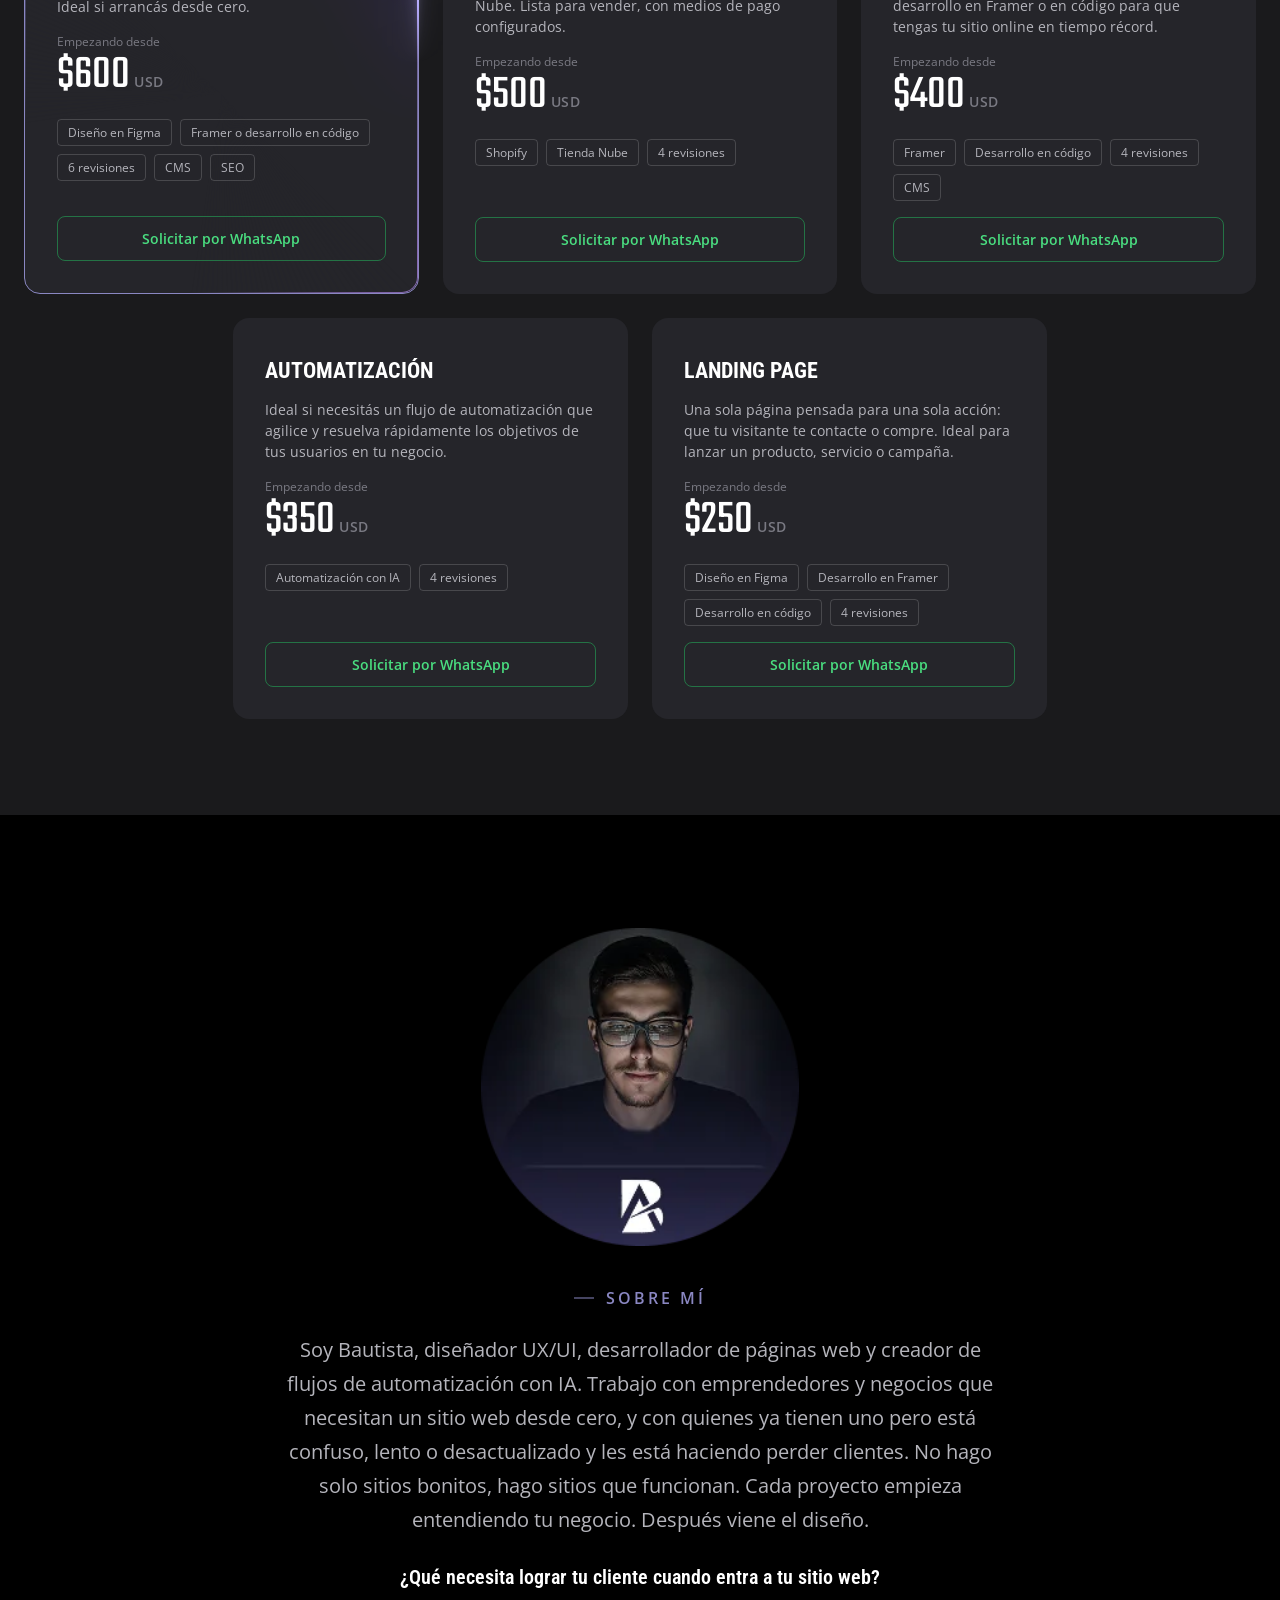
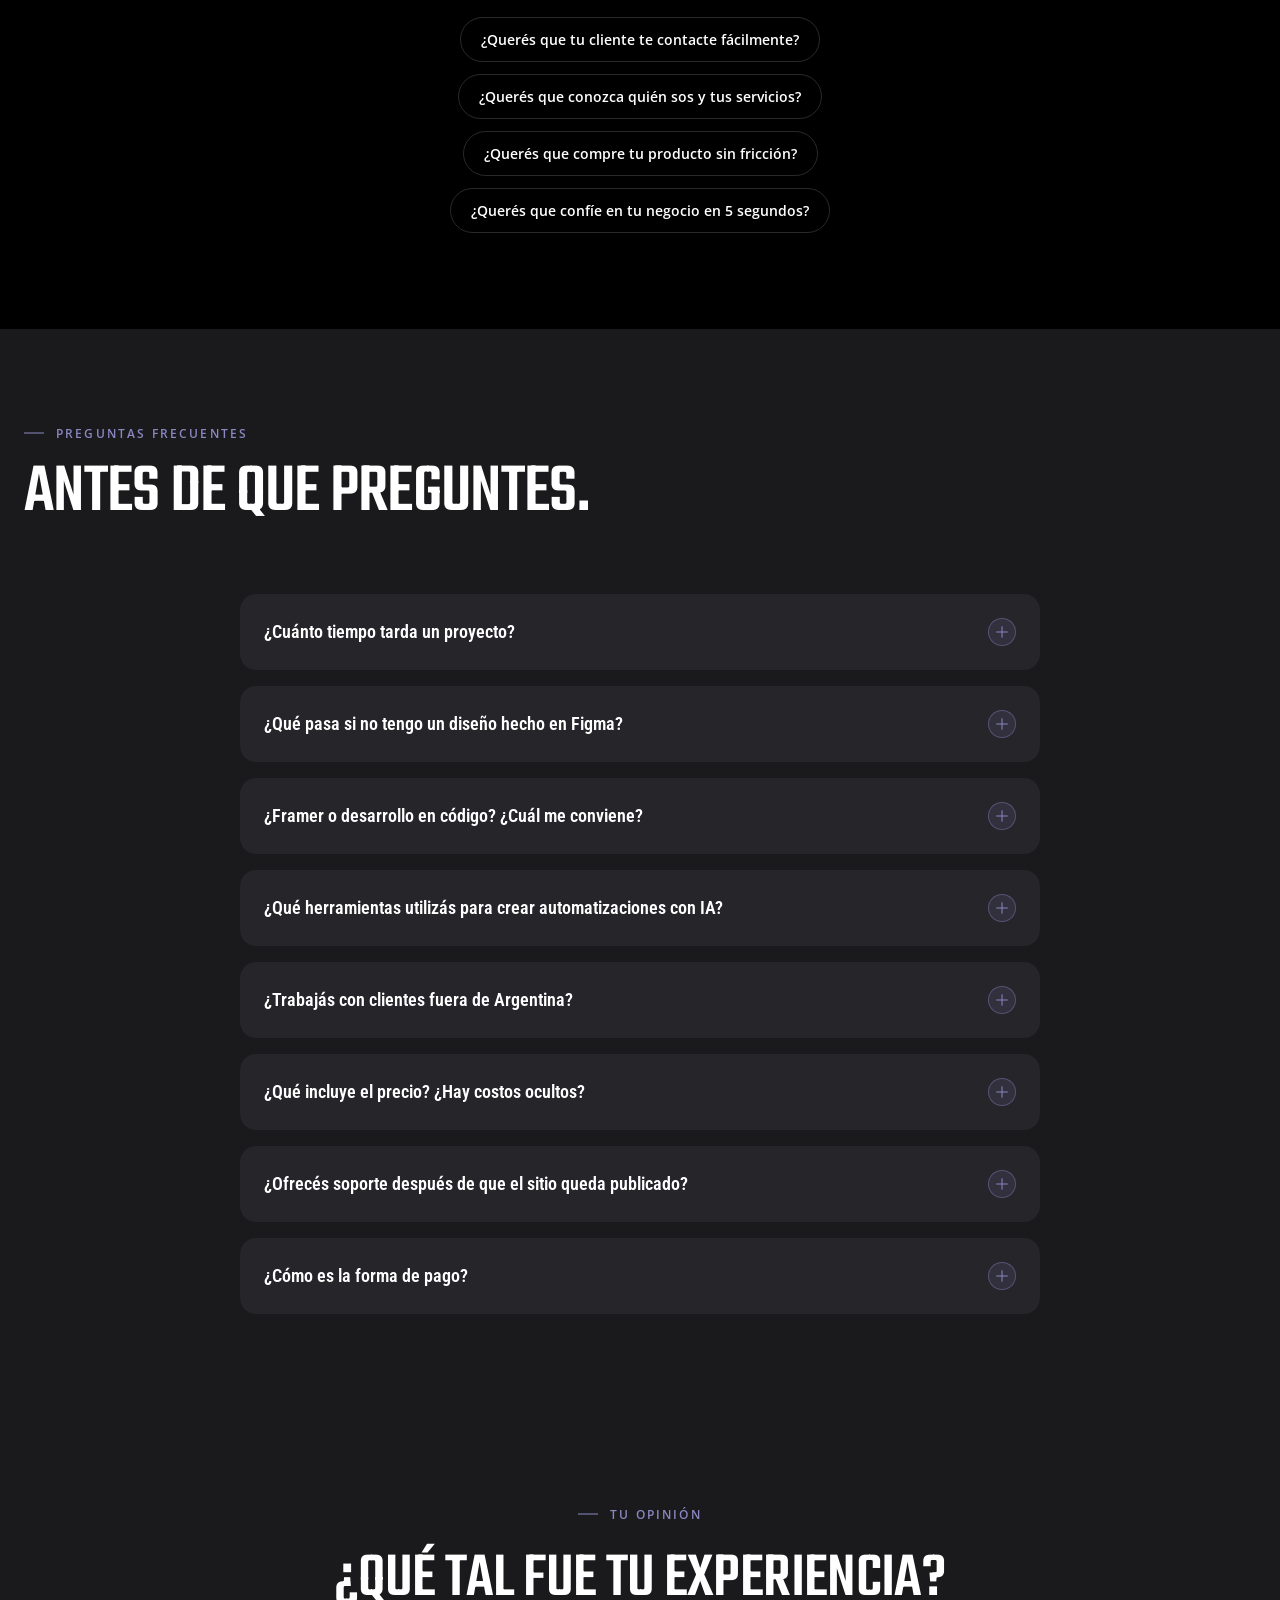
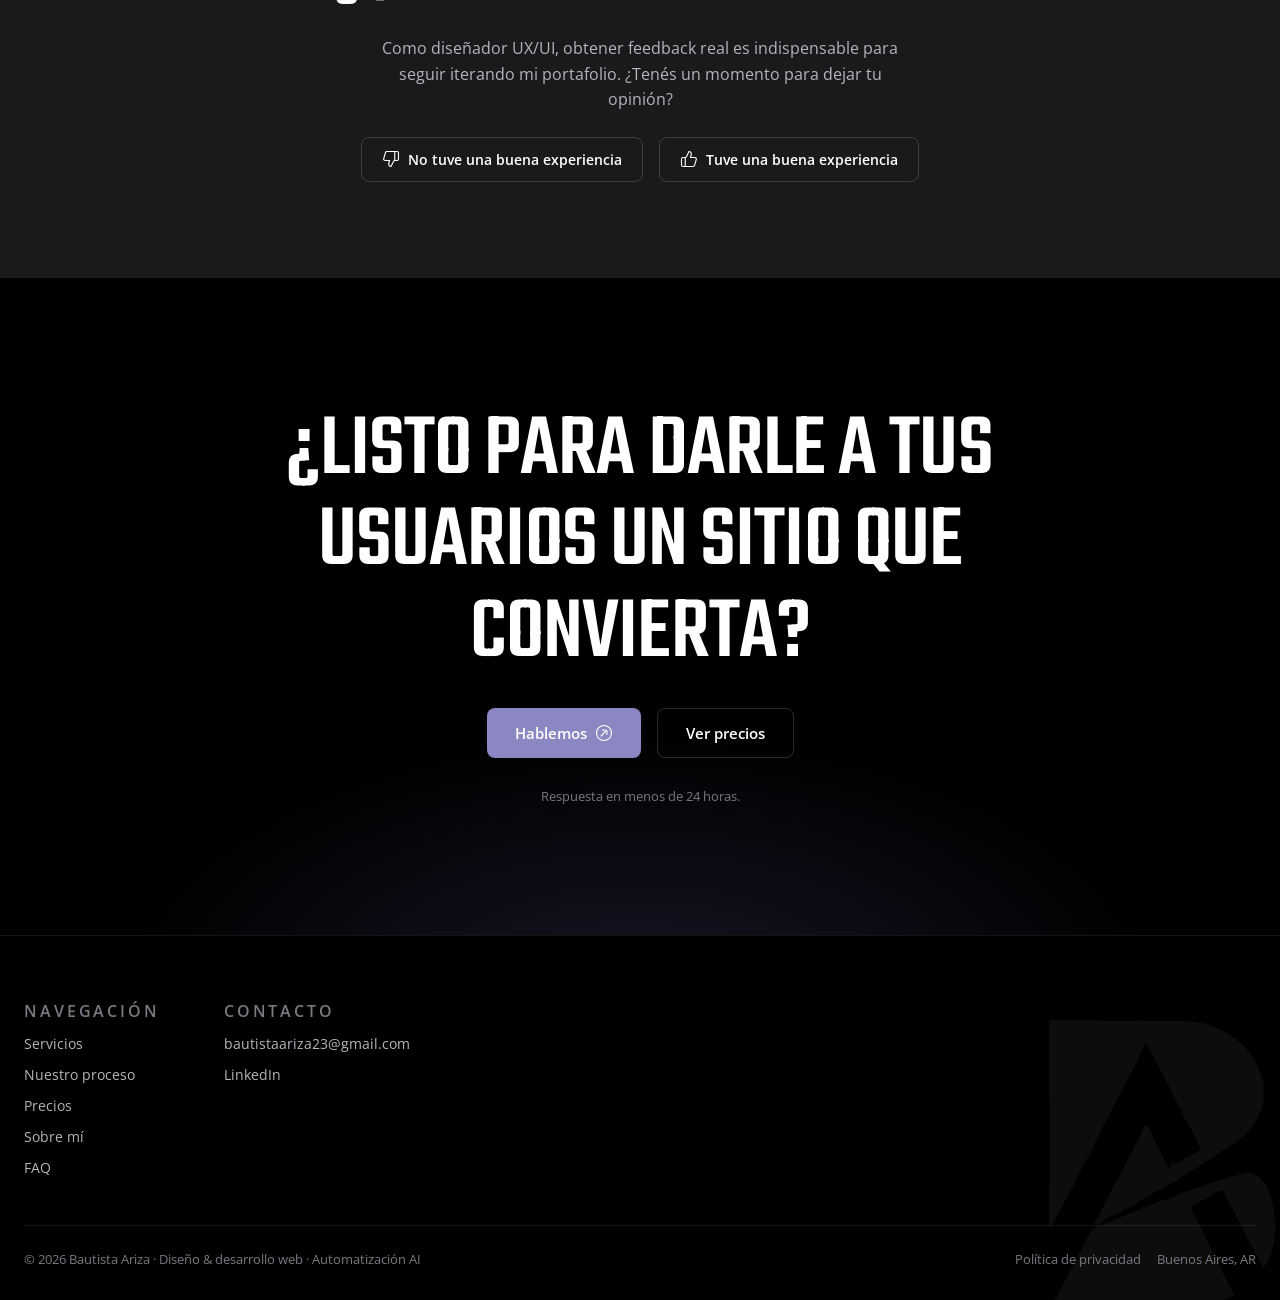
==== commit b62d804d: "Cards: efecto BorderGlow (React Bits) portado a JS vanilla - css/border-glow.css + js/border-glow.js" ====
--- a/index.html
+++ b/index.html
@@ -24,6 +24,7 @@
 <link rel="icon" href="assets/img/logo.png" type="image/png">
 <link rel="stylesheet" href="css/tokens.css">
 <link rel="stylesheet" href="css/styles.css">
+<link rel="stylesheet" href="css/border-glow.css">
 <link rel="stylesheet" href="css/silk.css">
 <link rel="stylesheet" href="css/logo3d.css">
 <link rel="stylesheet" href="css/chatbot.css">
@@ -61,6 +62,7 @@
 <script src="js/silk.js" defer></script>
 <script src="js/logo3d-loader.js" defer></script>
 <script src="js/faq.js" defer></script>
+<script src="js/border-glow.js" defer></script>
 <script src="js/chatbot.js" defer></script>
 </head>
 
--- a/css/border-glow.css
+++ b/css/border-glow.css
@@ -0,0 +1,197 @@
+/* ==========================================================================
+   BA AGENCY — Brillo de borde en las tarjetas
+   --------------------------------------------------------------------------
+   Adaptado de React Bits <BorderGlow /> (David Haz, MIT + Commons Clause),
+   sin React: js/border-glow.js agrega la clase .border-glow y el
+   <span class="edge-light"> a cada tarjeta, y actualiza --edge-proximity y
+   --cursor-angle con el mouse.
+
+   - Tarjetas comunes: el brillo aparece al pasar el mouse, solo en
+     dispositivos con mouse (hover: hover).
+   - .border-glow--active ("Nuevo proyecto"): siempre encendido y girando
+     alrededor del borde, en desktop y mobile.
+
+   Los colores del brillo y de la malla salen de la paleta de marca; en el
+   original se calculaban en JS a partir de props, acá van fijos en CSS.
+   ========================================================================== */
+
+/* Registrar el ángulo como <angle> permite animarlo con @keyframes
+   (la tarjeta activa gira el brillo sin JS). */
+@property --cursor-angle {
+  syntax: '<angle>';
+  inherits: true;
+  initial-value: 45deg;
+}
+
+.border-glow {
+  --edge-proximity: 0;
+  --cursor-angle: 45deg;
+  --edge-sensitivity: 30;
+  --color-sensitivity: calc(var(--edge-sensitivity) + 20);
+  --glow-padding: 40px;
+  --cone-spread: 25;
+  --fill-opacity: 0.5;
+  /* 0 = apagado, 1 = encendido; lo prenden :hover o --active */
+  --glow-on: 0;
+
+  /* Fondo de la tarjeta, para tapar la malla de color en el interior */
+  --card-bg: var(--c-ink-800);
+
+  /* Brillo: morado de marca (#8A87C2) un poco más luminoso */
+  --glow-color: hsl(243deg 60% 78% / 100%);
+  --glow-color-60: hsl(243deg 60% 78% / 60%);
+  --glow-color-50: hsl(243deg 60% 78% / 50%);
+  --glow-color-40: hsl(243deg 60% 78% / 40%);
+  --glow-color-30: hsl(243deg 60% 78% / 30%);
+  --glow-color-20: hsl(243deg 60% 78% / 20%);
+  --glow-color-10: hsl(243deg 60% 78% / 10%);
+
+  /* Malla de color: morado de marca, violeta y morado oscuro */
+  --gradient-one: radial-gradient(at 80% 55%, #8a87c2 0px, transparent 50%);
+  --gradient-two: radial-gradient(at 69% 34%, #c084fc 0px, transparent 50%);
+  --gradient-three: radial-gradient(at 8% 6%, #5b589c 0px, transparent 50%);
+  --gradient-four: radial-gradient(at 41% 38%, #8a87c2 0px, transparent 50%);
+  --gradient-five: radial-gradient(at 86% 85%, #c084fc 0px, transparent 50%);
+  --gradient-six: radial-gradient(at 82% 18%, #5b589c 0px, transparent 50%);
+  --gradient-seven: radial-gradient(at 51% 4%, #c084fc 0px, transparent 50%);
+  --gradient-base: linear-gradient(#8a87c2 0 100%);
+
+  position: relative;
+  isolation: isolate;
+}
+
+/* Las tarjetas del proceso son de borde, sin relleno: el interior tapa la
+   malla con el negro de su sección. */
+.card-outlined.border-glow {
+  --card-bg: var(--c-black);
+}
+
+@media (hover: hover) and (pointer: fine) {
+  .border-glow:hover {
+    --glow-on: 1;
+  }
+}
+
+.border-glow--active {
+  --glow-on: 1;
+  --edge-proximity: 85;
+  animation: border-glow-spin 6s linear infinite;
+}
+
+@keyframes border-glow-spin {
+  from {
+    --cursor-angle: 0deg;
+  }
+  to {
+    --cursor-angle: 360deg;
+  }
+}
+
+.border-glow::before,
+.border-glow::after,
+.border-glow > .edge-light {
+  content: '';
+  position: absolute;
+  inset: 0;
+  border-radius: inherit;
+  z-index: -1;
+  transition: opacity 0.4s ease-out;
+}
+
+/* Borde con malla de color, recortado en un cono que sigue al cursor */
+.border-glow::before {
+  border: 1px solid transparent;
+  background:
+    linear-gradient(var(--card-bg) 0 100%) padding-box,
+    var(--gradient-one) border-box,
+    var(--gradient-two) border-box,
+    var(--gradient-three) border-box,
+    var(--gradient-four) border-box,
+    var(--gradient-five) border-box,
+    var(--gradient-six) border-box,
+    var(--gradient-seven) border-box,
+    var(--gradient-base) border-box;
+  opacity: calc(
+    var(--glow-on) * (var(--edge-proximity) - var(--color-sensitivity)) / (100 - var(--color-sensitivity))
+  );
+  mask-image: conic-gradient(
+    from var(--cursor-angle) at center,
+    black calc(var(--cone-spread) * 1%),
+    transparent calc((var(--cone-spread) + 15) * 1%),
+    transparent calc((100 - var(--cone-spread) - 15) * 1%),
+    black calc((100 - var(--cone-spread)) * 1%)
+  );
+}
+
+/* Relleno de color tenue cerca del borde */
+.border-glow::after {
+  border: 1px solid transparent;
+  background:
+    var(--gradient-one) padding-box,
+    var(--gradient-two) padding-box,
+    var(--gradient-three) padding-box,
+    var(--gradient-four) padding-box,
+    var(--gradient-five) padding-box,
+    var(--gradient-six) padding-box,
+    var(--gradient-seven) padding-box,
+    var(--gradient-base) padding-box;
+  mask-image:
+    linear-gradient(to bottom, black, black),
+    radial-gradient(ellipse at 50% 50%, black 40%, transparent 65%),
+    radial-gradient(ellipse at 66% 66%, black 5%, transparent 40%),
+    radial-gradient(ellipse at 33% 33%, black 5%, transparent 40%),
+    radial-gradient(ellipse at 66% 33%, black 5%, transparent 40%),
+    radial-gradient(ellipse at 33% 66%, black 5%, transparent 40%),
+    conic-gradient(from var(--cursor-angle) at center, transparent 5%, black 15%, black 85%, transparent 95%);
+  mask-composite: subtract, add, add, add, add, add;
+  opacity: calc(
+    var(--glow-on) * var(--fill-opacity) * (var(--edge-proximity) - var(--color-sensitivity)) /
+      (100 - var(--color-sensitivity))
+  );
+  mix-blend-mode: soft-light;
+}
+
+/* Halo de luz exterior */
+.border-glow > .edge-light {
+  inset: calc(var(--glow-padding) * -1);
+  pointer-events: none;
+  z-index: 1;
+  mask-image: conic-gradient(
+    from var(--cursor-angle) at center,
+    black 2.5%,
+    transparent 10%,
+    transparent 90%,
+    black 97.5%
+  );
+  opacity: calc(
+    var(--glow-on) * (var(--edge-proximity) - var(--edge-sensitivity)) / (100 - var(--edge-sensitivity))
+  );
+  mix-blend-mode: plus-lighter;
+}
+
+.border-glow > .edge-light::before {
+  content: '';
+  position: absolute;
+  inset: var(--glow-padding);
+  border-radius: inherit;
+  box-shadow:
+    inset 0 0 0 1px var(--glow-color),
+    inset 0 0 1px 0 var(--glow-color-60),
+    inset 0 0 3px 0 var(--glow-color-50),
+    inset 0 0 6px 0 var(--glow-color-40),
+    inset 0 0 15px 0 var(--glow-color-30),
+    inset 0 0 25px 2px var(--glow-color-20),
+    inset 0 0 50px 2px var(--glow-color-10),
+    0 0 1px 0 var(--glow-color-60),
+    0 0 3px 0 var(--glow-color-50),
+    0 0 6px 0 var(--glow-color-40),
+    0 0 15px 0 var(--glow-color-30),
+    0 0 25px 2px var(--glow-color-20),
+    0 0 50px 2px var(--glow-color-10);
+}
+
+/* El halo sobresale 40px de la tarjeta: sin esto, en mobile generaría
+   scroll horizontal. clip recorta sin crear un contenedor de scroll. */
+main {
+  overflow-x: clip;
+}
